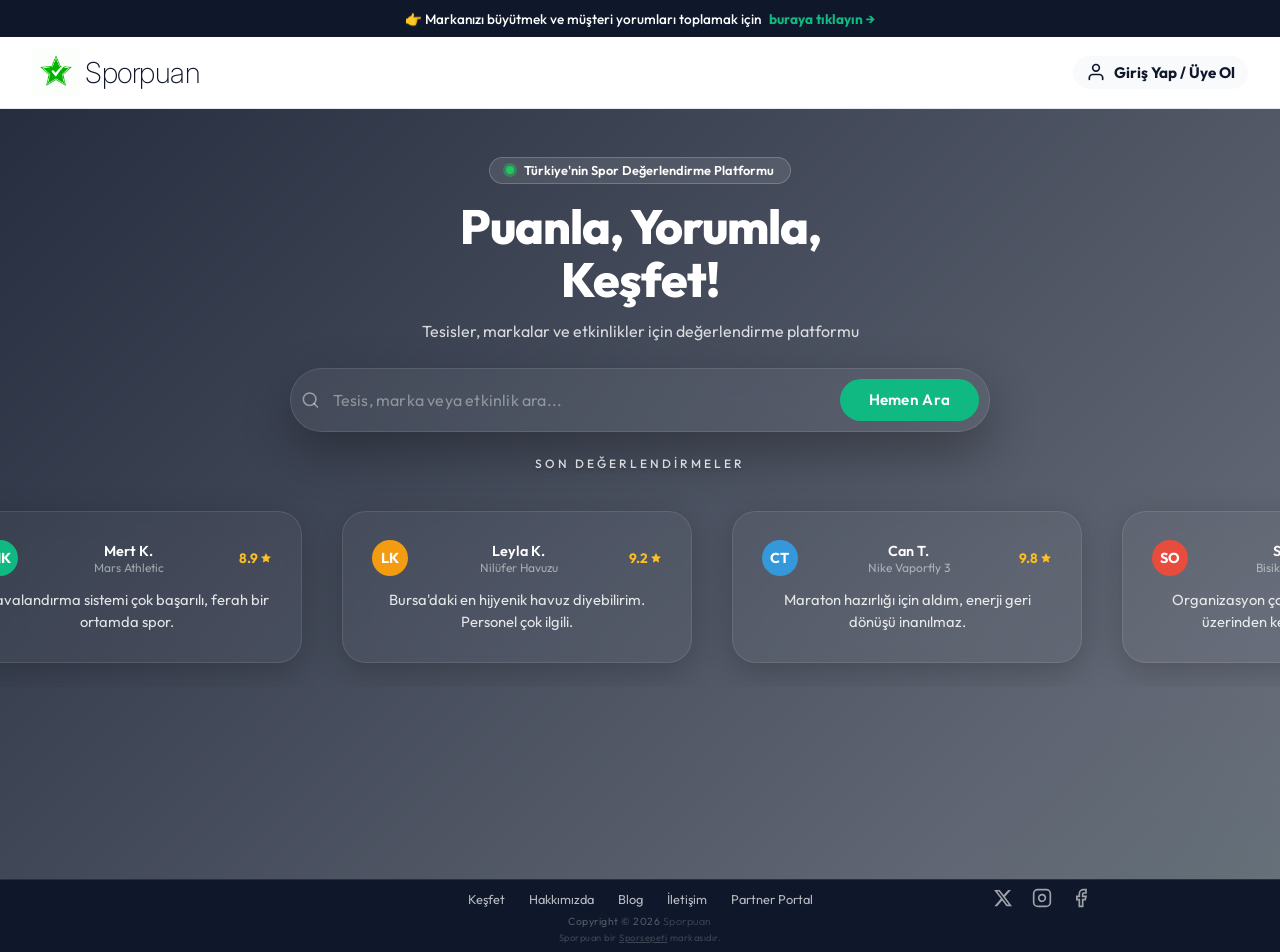
==== index.html @ 94511910 "Yorum Yaz formu modernize edildi, harita puanları renklendirildi" ====
<!DOCTYPE html>
<html lang="tr">
<head>
    <meta charset="UTF-8">
    <meta name="viewport" content="width=device-width, initial-scale=1.0">
    <title>Sporpuan - Türkiye'nin Spor Değerlendirme Platformu</title>
    <meta name="description" content="Sporpuan ile spor tesislerini, markaları ve etkinlikleri değerlendirin. Gerçek kullanıcı yorumlarıyla doğru kararı verin. Türkiye'nin bağımsız spor puanlama platformu.">
    <meta name="keywords" content="spor tesisi, sporpuan, spor değerlendirme, tesis puanlama, spor markası, spor etkinliği, Türkiye spor">
    
    <!-- Open Graph / Facebook -->
    <meta property="og:type" content="website">
    <meta property="og:title" content="Sporpuan - Türkiye'nin Spor Değerlendirme Platformu">
    <meta property="og:description" content="Spor tesislerini, markaları ve etkinlikleri puanlayın, yorumlayın, keşfedin!">
    <meta property="og:url" content="https://sporpuan.com">
    
    <!-- Twitter -->
    <meta name="twitter:card" content="summary_large_image">
    <meta name="twitter:title" content="Sporpuan - Puanla, Yorumla, Keşfet!">
    <meta name="twitter:description" content="Türkiye'nin bağımsız spor değerlendirme platformu.">
    
    <!-- Favicon -->
    <link rel="icon" href="sporpuan_logo_new.png">
    
    <link href="https://fonts.googleapis.com/css2?family=Outfit:wght@300;400;500;600;700;800&family=Inter:wght@200;400;800&display=swap" rel="stylesheet">
    <!-- Leaflet JS Map Engine -->
    <link rel="stylesheet" href="https://unpkg.com/leaflet@1.9.4/dist/leaflet.css"/>
    <script src="https://unpkg.com/leaflet@1.9.4/dist/leaflet.js"></script>
    <link rel="stylesheet" href="style.css">
    <!-- Google Identity Services (GSI) Client Library -->
    <script src="https://accounts.google.com/gsi/client" async defer></script>
    <!-- PLACE YOUR GOOGLE CLIENT ID HERE -->
    <meta name="google-signin-client_id" content="YOUR_GOOGLE_CLIENT_ID.apps.googleusercontent.com">
</head>
<body>
    <!-- TOP BANNER (B2B CTA) -->
    <div class="top-banner" id="top-banner-cta">
        <div class="app-container top-banner-inner">
            <span class="tb-text" id="top-banner-text">
                👉 Markanızı büyütmek ve müşteri yorumları toplamak için <span class="tb-link">buraya tıklayın &rarr;</span>
            </span>
        </div>
    </div>

    <!-- HEADER -->
    <header class="main-header">
        <div class="header-inner app-container">
            <div class="logo" id="logo-home">
                <img src="sporpuan_logo_new.png" alt="Sporpuan Logo" style="height: 48px; width: 48px; object-fit: contain;">
                <span class="logo-text">Sporpuan</span>
            </div>
            <nav class="header-nav" style="justify-content: flex-end; width: 100%;">
                <div class="header-user" id="open-login-btn" style="position: relative;">
                    <!-- Logged Out State -->
                    <div id="user-logged-out" style="display: flex; align-items: center; gap: 0.5rem; color: var(--sporpuan-navy); font-weight: 700;">
                        <svg width="20" height="20" viewBox="0 0 24 24" fill="none" stroke="currentColor" stroke-width="2" stroke-linecap="round" stroke-linejoin="round">
                            <path d="M20 21v-2a4 4 0 0 0-4-4H8a4 4 0 0 0-4 4v2"></path>
                            <circle cx="12" cy="7" r="4"></circle>
                        </svg>
                        <span>Giriş Yap / Üye Ol</span>
                    </div>

                    <!-- Logged In State (Hidden initially) -->
                    <div id="user-logged-in" style="display: none; align-items: center; gap: 0.8rem;">
                        <img src="" alt="User Avatar" class="user-avatar" id="avatar-img">
                        <span class="user-name" id="avatar-name">Kullanıcı</span>
                        <svg width="14" height="14" viewBox="0 0 24 24" fill="none" class="user-chevron" stroke="currentColor" stroke-width="2" stroke-linecap="round" stroke-linejoin="round">
                            <polyline points="6 9 12 15 18 9"></polyline>
                        </svg>
                    </div>

                    <!-- User Profile Dropdown -->
                    <div class="user-profile-dropdown" id="user-profile-dropdown">
                        <div class="upd-header">
                            <img src="" alt="Avatar" class="upd-avatar" id="upd-avatar-img">
                            <div>
                                <div class="upd-name" id="upd-name">Kullanıcı</div>
                                <div class="upd-email" id="upd-email">email@sporpuan.com</div>
                                <span class="upd-badge">🏆 Sporpuan Üyesi</span>
                            </div>
                        </div>
                        <div class="upd-stats">
                            <div class="upd-stat">
                                <h4 id="upd-reviews">0</h4>
                                <p>Değerlendirme</p>
                            </div>
                            <div class="upd-stat">
                                <h4 id="upd-favs">0</h4>
                                <p>Favori</p>
                            </div>
                            <div class="upd-stat">
                                <h4 id="upd-score">—</h4>
                                <p>Ortalama Puan</p>
                            </div>
                        </div>
                        <div class="upd-menu">
                            <button class="upd-menu-item" id="upd-profile-btn">
                                <svg viewBox="0 0 24 24"><path d="M20 21v-2a4 4 0 0 0-4-4H8a4 4 0 0 0-4 4v2"></path><circle cx="12" cy="7" r="4"></circle></svg>
                                Profilim
                            </button>
                            <button class="upd-menu-item" id="upd-favs-btn">
                                <svg viewBox="0 0 24 24"><path d="M20.84 4.61a5.5 5.5 0 0 0-7.78 0L12 5.67l-1.06-1.06a5.5 5.5 0 0 0-7.78 7.78l1.06 1.06L12 21.23l7.78-7.78 1.06-1.06a5.5 5.5 0 0 0 0-7.78z"></path></svg>
                                Favorilerim
                            </button>
                            <button class="upd-menu-item" id="upd-reviews-btn">
                                <svg viewBox="0 0 24 24"><path d="M21 15a2 2 0 0 1-2 2H7l-4 4V5a2 2 0 0 1 2-2h14a2 2 0 0 1 2 2z"></path></svg>
                                Değerlendirmelerim
                            </button>
                            <button class="upd-menu-item" id="upd-admin-btn" style="display: none; background: rgba(147, 51, 234, 0.1); color: #9333ea; font-weight: 800;">
                                <svg viewBox="0 0 24 24" fill="none" stroke="currentColor" stroke-width="2"><rect x="3" y="3" width="18" height="18" rx="2" ry="2"></rect><line x1="3" y1="9" x2="21" y2="9"></line><line x1="9" y1="21" x2="9" y2="9"></line></svg>
                                Yönetim Paneli
                            </button>
                            <div class="upd-divider"></div>
                            <button class="upd-menu-item" id="upd-settings-btn">
                                <svg viewBox="0 0 24 24"><circle cx="12" cy="12" r="3"></circle><path d="M19.4 15a1.65 1.65 0 0 0 .33 1.82l.06.06a2 2 0 0 1 0 2.83 2 2 0 0 1-2.83 0l-.06-.06a1.65 1.65 0 0 0-1.82-.33 1.65 1.65 0 0 0-1 1.51V21a2 2 0 0 1-2 2 2 2 0 0 1-2-2v-.09A1.65 1.65 0 0 0 9 19.4a1.65 1.65 0 0 0-1.82.33l-.06.06a2 2 0 0 1-2.83 0 2 2 0 0 1 0-2.83l.06-.06A1.65 1.65 0 0 0 4.68 15a1.65 1.65 0 0 0-1.51-1H3a2 2 0 0 1-2-2 2 2 0 0 1 2-2h.09A1.65 1.65 0 0 0 4.6 9a1.65 1.65 0 0 0-.33-1.82l-.06-.06a2 2 0 0 1 0-2.83 2 2 0 0 1 2.83 0l.06.06A1.65 1.65 0 0 0 9 4.68a1.65 1.65 0 0 0 1-1.51V3a2 2 0 0 1 2-2 2 2 0 0 1 2 2v.09a1.65 1.65 0 0 0 1 1.51 1.65 1.65 0 0 0 1.82-.33l.06-.06a2 2 0 0 1 2.83 0 2 2 0 0 1 0 2.83l-.06.06A1.65 1.65 0 0 0 19.4 9a1.65 1.65 0 0 0 1.51 1H21a2 2 0 0 1 2 2 2 2 0 0 1-2 2h-.09a1.65 1.65 0 0 0-1.51 1z"></path></svg>
                                Ayarlar
                            </button>
                            <div class="upd-divider"></div>
                            <button class="upd-menu-item danger" id="upd-logout-btn">
                                <svg viewBox="0 0 24 24"><path d="M9 21H5a2 2 0 0 1-2-2V5a2 2 0 0 1 2-2h4"></path><polyline points="16 17 21 12 16 7"></polyline><line x1="21" y1="12" x2="9" y2="12"></line></svg>
                                Çıkış Yap
                            </button>
                        </div>
                    </div>
                </div>
            </nav>
        </div>
    </header>

    <!-- HOME VIEW -->
    <div id="home-view" class="home-view-container">
        <main class="app-container">
            <!-- HERO SECTION -->
            <section class="hero-section modern-panoramic">
                <div class="hero-bg-overlay"></div>
                
                <div class="hero-content-inner">
                    <div class="hero-tag">
                        <span class="pulse-dot"></span>
                        Türkiye'nin Spor Değerlendirme Platformu
                    </div>
                    
                    <h1>Puanla, Yorumla, <br> <span class="text-highlight">Keşfet!</span></h1>
                    <p class="hero-subtext">Tesisler, markalar ve etkinlikler için değerlendirme platformu</p>
                    
                    <div class="search-container glass-search">
                        <div class="search-input-wrapper">
                            <svg width="20" height="20" viewBox="0 0 24 24" fill="none" class="search-icon" stroke="currentColor" stroke-width="2" stroke-linecap="round" stroke-linejoin="round">
                                <circle cx="11" cy="11" r="8"></circle>
                                <line x1="21" y1="21" x2="16.65" y2="16.65"></line>
                            </svg>
                            <input type="text" placeholder="Tesis, marka veya etkinlik ara...">
                        </div>
                        <button class="search-btn">Hemen Ara</button>
                    </div>
                </div>

                <!-- INTEGRATED RECENT REVIEWS -->
                <div class="integrated-reviews">
                    <h3 class="recent-reviews-title">Son Değerlendirmeler</h3>
                    <div class="recent-reviews-container">
                        <!-- Review Card 1 -->
                        <div class="review-card glass-card">
                            <div class="review-header">
                                <div class="review-avatar" style="background: var(--sporpuan-green);">MK</div>
                                <div class="review-meta">
                                    <span class="review-name">Mert K.</span>
                                    <span class="review-target">Mars Athletic</span>
                                </div>
                                <div class="review-rating-stars">
                                    8.9 <svg width="12" height="12" viewBox="0 0 24 24" fill="currentColor"><path d="M12 2l3.09 6.26L22 9.27l-5 4.87 1.18 6.88L12 17.77l-6.18 3.25L7 14.14 2 9.27l6.91-1.01L12 2z"></path></svg>
                                </div>
                            </div>
                            <p class="review-text">Havalandırma sistemi çok başarılı, ferah bir ortamda spor.</p>
                            <div class="review-hover-overlay">
                                <div class="sporpuan-label">Sporpuan Skoru</div>
                                <div class="sporpuan-badge">8.9</div>
                                <div class="rating-bars">
                                    <div class="rating-bar-item"><span>Temizlik</span><div class="bar-bg"><div class="bar-fill" style="width: 90%"></div></div></div>
                                    <div class="rating-bar-item"><span>Ekipman</span><div class="bar-bg"><div class="bar-fill" style="width: 85%"></div></div></div>
                                    <div class="rating-bar-item"><span>Hizmet</span><div class="bar-bg"><div class="bar-fill" style="width: 92%"></div></div></div>
                                </div>
                            </div>
                        </div>
                        <!-- Review Card 2 -->
                        <div class="review-card glass-card">
                            <div class="review-header">
                                <div class="review-avatar" style="background: #f39c12;">LK</div>
                                <div class="review-meta">
                                    <span class="review-name">Leyla K.</span>
                                    <span class="review-target">Nilüfer Havuzu</span>
                                </div>
                                <div class="review-rating-stars">
                                    9.2 <svg width="12" height="12" viewBox="0 0 24 24" fill="currentColor"><path d="M12 2l3.09 6.26L22 9.27l-5 4.87 1.18 6.88L12 17.77l-6.18 3.25L7 14.14 2 9.27l6.91-1.01L12 2z"></path></svg>
                                </div>
                            </div>
                            <p class="review-text">Bursa'daki en hijyenik havuz diyebilirim. Personel çok ilgili.</p>
                            <div class="review-hover-overlay">
                                <div class="sporpuan-label">Sporpuan Skoru</div>
                                <div class="sporpuan-badge">9.2</div>
                                <div class="rating-bars">
                                    <div class="rating-bar-item"><span>Hijyen</span><div class="bar-bg"><div class="bar-fill" style="width: 95%"></div></div></div>
                                    <div class="rating-bar-item"><span>Personel</span><div class="bar-bg"><div class="bar-fill" style="width: 90%"></div></div></div>
                                </div>
                            </div>
                        </div>
                        <!-- Review Card 3 -->
                        <div class="review-card glass-card">
                            <div class="review-header">
                                <div class="review-avatar" style="background: #3498db;">CT</div>
                                <div class="review-meta">
                                    <span class="review-name">Can T.</span>
                                    <span class="review-target">Nike Vaporfly 3</span>
                                </div>
                                <div class="review-rating-stars">
                                    9.8 <svg width="12" height="12" viewBox="0 0 24 24" fill="currentColor"><path d="M12 2l3.09 6.26L22 9.27l-5 4.87 1.18 6.88L12 17.77l-6.18 3.25L7 14.14 2 9.27l6.91-1.01L12 2z"></path></svg>
                                </div>
                            </div>
                            <p class="review-text">Maraton hazırlığı için aldım, enerji geri dönüşü inanılmaz.</p>
                            <div class="review-hover-overlay">
                                <div class="sporpuan-label">Sporpuan Skoru</div>
                                <div class="sporpuan-badge">9.8</div>
                                <div class="rating-bars">
                                    <div class="rating-bar-item"><span>Kalite</span><div class="bar-bg"><div class="bar-fill" style="width: 100%"></div></div></div>
                                    <div class="rating-bar-item"><span>Performans</span><div class="bar-bg"><div class="bar-fill" style="width: 96%"></div></div></div>
                                </div>
                            </div>
                        </div>
                        <!-- Review Card 4 -->
                        <div class="review-card glass-card">
                            <div class="review-header">
                                <div class="review-avatar" style="background: #e74c3c;">SO</div>
                                <div class="review-meta">
                                    <span class="review-name">Selin O.</span>
                                    <span class="review-target">Bisiklet Festivali</span>
                                </div>
                                <div class="review-rating-stars">
                                    9.0 <svg width="12" height="12" viewBox="0 0 24 24" fill="currentColor"><path d="M12 2l3.09 6.26L22 9.27l-5 4.87 1.18 6.88L12 17.77l-6.18 3.25L7 14.14 2 9.27l6.91-1.01L12 2z"></path></svg>
                                </div>
                            </div>
                            <p class="review-text">Organizasyon çok keyifliydi. Sporpuan üzerinden keşfetmem harika.</p>
                            <div class="review-hover-overlay">
                                <div class="sporpuan-label">Sporpuan Skoru</div>
                                <div class="sporpuan-badge">9.0</div>
                                <div class="rating-bars">
                                    <div class="rating-bar-item"><span>Organizasyon</span><div class="bar-bg"><div class="bar-fill" style="width: 85%"></div></div></div>
                                    <div class="rating-bar-item"><span>Deneyim</span><div class="bar-bg"><div class="bar-fill" style="width: 95%"></div></div></div>
                                </div>
                            </div>
                        </div>
                    </div>
                </div>
</div>
                        </div>
                    </div>
                </div>


            </section>
        </main>
    </div>

    <!-- EXPLORE VIEW -->
    <div id="explore-view" style="display: none;">
        <main class="app-container">
            <!-- DYNAMIC MAP INTEGRATION (Replaces Banner) -->
            <div id="explore-map-container" style="width:100%; height:450px; border-radius:24px; box-shadow:0 10px 30px rgba(15,23,42,0.1); margin-top:2rem; margin-bottom: 2rem; overflow:hidden; z-index:1; position:relative; background:#f1f5f9;">
                <div id="explore-map" style="width:100%; height:100%;"></div>
            </div>

            <div class="explore-layout">
                <!-- Sol Filtre Çubuğu -->
                <aside class="explore-sidebar glass-card">
                    <div class="filter-group">
                        <label>Arama</label>
                        <div class="sidebar-search">
                            <svg width="18" height="18" viewBox="0 0 24 24" fill="none" stroke="currentColor" stroke-width="2" stroke-linecap="round" stroke-linejoin="round" style="color:var(--text-muted);"><circle cx="11" cy="11" r="8"></circle><line x1="21" y1="21" x2="16.65" y2="16.65"></line></svg>
                            <input type="text" id="sidebar-search-input" placeholder="İsim veya kategori...">
                        </div>
                    </div>
                    
                    <div class="filter-group">
                        <label>Öğe Tipi</label>
                        <div class="type-pills">
                            <button class="type-pill active" data-type="Facility">Tesisler</button>
                            <button class="type-pill" data-type="Brand">Markalar</button>
                            <button class="type-pill" data-type="Event">Etkinlikler</button>
                        </div>
                    </div>

                    <div class="filter-group">
                        <label>Şehir / Konum</label>
                        <select id="filter-city" class="sidebar-select">
                            <option value="all">Tüm Şehirler</option>
                            <option value="İstanbul">İstanbul</option>
                            <option value="Ankara">Ankara</option>
                            <option value="İzmir">İzmir</option>
                            <option value="Bursa">Bursa</option>
                            <option value="Antalya">Antalya</option>
                            <option value="Trabzon">Trabzon</option>
                            <option value="Dünya Geneli">Dünya Geneli</option>
                        </select>
                    </div>

                    <div class="filter-group">
                        <label id="category-label">Kategori</label>
                        <div class="category-list" id="filter-categories">
                            <!-- Dynamics Categories via JS -->
                        </div>
                    </div>

                    <div class="filter-group">
                        <label>Minimum Puan</label>
                        <div class="score-pills">
                            <button class="score-pill" data-min="9">9.0+</button>
                            <button class="score-pill" data-min="8">8.0+</button>
                            <button class="score-pill" data-min="7">7.0+</button>
                            <button class="score-pill active" data-min="0">Hepsi</button>
                        </div>
                    </div>

                    <button class="reset-filters-btn" id="reset-filters">Filtreleri Temizle</button>
                </aside>

                <!-- Sağ Sonuç Alanı -->
                <div class="explore-results">
                    <div class="results-header">
                        <div class="results-info">
                            <span id="results-count">0</span> sonuç listeleniyor
                        </div>
                        <div class="results-sort">
                            <select id="sort-results" class="sidebar-select sm">
                                <option value="score">En Yüksek Puan</option>
                                <option value="reviews">En Çok Yorum</option>
                                <option value="newest">En Yeni</option>
                            </select>
                        </div>
                    </div>

                    <section class="facilities-section">
                        <div class="loader" id="loader"></div>
                        <div class="error-msg" id="error-msg" style="display: none;"></div>
                        
                        <div class="list-container grid-layout" id="facilities-list">
                            <!-- Injected via JS -->
                        </div>
                    </section>
                </div>
            </div>
        </main>
    </div>

    <!-- DETAILS FULL PAGE VIEW -->
    <div id="details-view" style="display: none;">
        <!-- Injected via JS -->
    </div>

    <!-- PROFILE DASHBOARD VIEW -->
    <div id="profile-view" style="display: none;">
        <main class="profile-dashboard app-container">
            <aside class="profile-sidebar">
                <div class="ps-user-card">
                    <div class="ps-avatar-wrap">
                        <img src="" id="prof-avatar-img" alt="User">
                        <button class="edit-avatar"><svg viewBox="0 0 24 24"><path d="M23 19a2 2 0 0 1-2 2H3a2 2 0 0 1-2-2V8a2 2 0 0 1 2-2h4l2-3h6l2 3h4a2 2 0 0 1 2 2z"></path><circle cx="12" cy="13" r="4"></circle></svg></button>
                    </div>
                    <h2 id="prof-name">Kullanıcı Adı</h2>
                    <p id="prof-email">email@sporpuan.com</p>
                    <div class="ps-badges" id="prof-badges"></div>
                </div>
                <nav class="ps-nav">
                    <button class="ps-nav-item active" data-view="overview"><svg viewBox="0 0 24 24"><rect x="3" y="3" width="7" height="7"></rect><rect x="14" y="3" width="7" height="7"></rect><rect x="14" y="14" width="7" height="7"></rect><rect x="3" y="14" width="7" height="7"></rect></svg> Genel Bakış</button>
                    <button class="ps-nav-item" data-view="reviews"><svg viewBox="0 0 24 24"><path d="M21 15a2 2 0 0 1-2 2H7l-4 4V5a2 2 0 0 1 2-2h14a2 2 0 0 1 2 2z"></path></svg> Değerlendirmelerim</button>
                    <button class="ps-nav-item" data-view="favorites"><svg viewBox="0 0 24 24"><path d="M20.84 4.61a5.5 5.5 0 0 0-7.78 0L12 5.67l-1.06-1.06a5.5 5.5 0 0 0-7.78 7.78l1.06 1.06L12 21.23l7.78-7.78 1.06-1.06a5.5 5.5 0 0 0 0-7.78z"></path></svg> Favorilerim</button>
                    <button class="ps-nav-item" data-view="qr" style="background:#f0fdf4; color:#16a34a; font-weight:700;"><svg viewBox="0 0 24 24" stroke="#16a34a"><path d="M4 4h6v6H4zM14 4h6v6h-6zM4 14h6v6H4z"></path><path d="M14 14h2v2h-2zM18 14h2v2h-2zM14 18h2v2h-2zM18 18h2v2h-2z"></path></svg> QR Okut & Puan Kazan</button>
                    <button class="ps-nav-item" data-view="settings"><svg viewBox="0 0 24 24"><circle cx="12" cy="12" r="3"></circle><path d="M19.4 15a1.65 1.65 0 0 0 .33 1.82l.06.06a2 2 0 0 1 0 2.83 2 2 0 0 1-2.83 0l-.06-.06a1.65 1.65 0 0 0-1.82-.33 1.65 1.65 0 0 0-1 1.51V21a2 2 0 0 1-2 2 2 2 0 0 1-2-2v-.09A1.65 1.65 0 0 0 9 19.4a1.65 1.65 0 0 0-1.82.33l-.06.06a2 2 0 0 1-2.83 0 2 2 0 0 1 0-2.83l.06-.06A1.65 1.65 0 0 0 4.68 15a1.65 1.65 0 0 0-1.51-1H3a2 2 0 0 1-2-2 2 2 0 0 1 2-2h.09A1.65 1.65 0 0 0 4.6 9a1.65 1.65 0 0 0-.33-1.82l-.06-.06a2 2 0 0 1 0-2.83 2 2 0 0 1 2.83 0l.06.06A1.65 1.65 0 0 0 9 4.68a1.65 1.65 0 0 0 1-1.51V3a2 2 0 0 1 2-2 2 2 0 0 1 2 2v.09a1.65 1.65 0 0 0 1 1.51 1.65 1.65 0 0 0 1.82-.33l.06-.06a2 2 0 0 1 2.83 0 2 2 0 0 1 0 2.83l-.06.06A1.65 1.65 0 0 0 19.4 9a1.65 1.65 0 0 0 1.51 1H21a2 2 0 0 1 2 2 2 2 0 0 1-2 2h-.09a1.65 1.65 0 0 0-1.51 1z"></path></svg> Ayarlar</button>
                    <button class="ps-nav-item logout" id="prof-logout-btn"><svg viewBox="0 0 24 24"><path d="M9 21H5a2 2 0 0 1-2-2V5a2 2 0 0 1 2-2h4"></path><polyline points="16 17 21 12 16 7"></polyline><line x1="21" y1="12" x2="9" y2="12"></line></svg> Çıkış Yap</button>
                </nav>
            </aside>
            <div class="profile-content">
                <!-- OVERVIEW -->
                <div id="prof-overview-sect" class="prof-sect active">
                    <div class="prof-welcome">
                        <h1>Hoş Geldin, <span id="prof-fname">Kullanıcı</span> 👋</h1>
                        <p>Spor yolculuğuna ve topluluğa katkılarına göz at.</p>
                    </div>
                    <div class="prof-stats-grid">
                        <div class="prof-stat-card"><span class="stat-count" id="stat-total-reviews">0</span><span class="stat-label">Değerlendirme</span></div>
                        <div class="prof-stat-card"><span class="stat-count" id="stat-avg-score">0.0</span><span class="stat-label">Ort. Puan</span></div>
                        <div class="prof-stat-card"><span class="stat-count" id="stat-points" style="color:var(--sporpuan-green);">0</span><span class="stat-label">Sporpuan Puanı</span></div>
                        <div class="prof-stat-card"><span class="stat-count" id="stat-rank">#—</span><span class="stat-label">Sıralama</span></div>
                    </div>
                    <div class="prof-recent-activity">
                        <h3>Son Değerlendirmelerim</h3>
                        <div id="prof-reviews-list-compact" class="activity-list"></div>
                    </div>
                </div>

                <!-- REVIEWS TAB -->
                <div id="prof-reviews-sect" class="prof-sect">
                    <div class="prof-sect-header">
                        <h2>Değerlendirmelerim</h2>
                        <p>Tüm değerlendirme geçmişinizi buradan takip edebilirsiniz.</p>
                    </div>
                    <div id="prof-full-reviews-list" class="prof-reviews-full"></div>
                </div>

                <!-- FAVORITES TAB -->
                <div id="prof-favorites-sect" class="prof-sect">
                    <div class="prof-sect-header">
                        <h2>Favorilerim</h2>
                        <p>Beğendiğiniz mekanları burada saklayın.</p>
                    </div>
                    <div id="prof-favorites-grid" class="prof-fav-grid"></div>
                </div>

                <!-- QR SCANNER TAB -->
                <div id="prof-qr-sect" class="prof-sect">
                    <div class="prof-sect-header">
                        <h2>QR Kod Okuyucu</h2>
                        <p>Tesise giriş yapmak veya etkinliklerden puan kazanmak için kameranızı kullanarak QR kodunuzu okutun.</p>
                    </div>
                    
                    <div class="qr-scanner-container" style="background:#f8fafc; border:2px dashed #cbd5e1; border-radius:16px; padding:3rem 1rem; text-align:center; max-width:500px; margin:0 auto;">
                        <div class="qr-icon-wrap" style="background:#e2e8f0; width:80px; height:80px; border-radius:20px; display:flex; align-items:center; justify-content:center; margin:0 auto 1.5rem;">
                            <svg width="36" height="36" viewBox="0 0 24 24" fill="none" stroke="var(--sporpuan-navy)" stroke-width="2"><path d="M4 4h6v6H4zM14 4h6v6h-6zM4 14h6v6H4z"></path><path d="M14 14h2v2h-2zM18 14h2v2h-2zM14 18h2v2h-2zM18 18h2v2h-2z"></path></svg>
                        </div>
                        <h3 style="margin:0 0 0.5rem; color:var(--text-main);">QR Kodu Simüle Et</h3>
                        <p style="color:var(--text-muted); font-size:0.9rem; margin-bottom:1.5rem;">Test amaçlı QR kodunu manuel olarak girebilirsiniz (Örn: FACILITY:bursa-spor veya EVENT:maraton-2026)</p>
                        
                        <div style="display:flex; justify-content:center; gap:0.5rem; max-width:80%; margin:0 auto;">
                            <input type="text" id="qr-input-sim" placeholder="Barkod veya QR Kodu..." style="flex:1; border:1px solid var(--border-color); border-radius:8px; padding:0.8rem; outline:none; font-family:inherit;">
                            <button id="qr-scan-btn" class="primary-btn-sm" style="background:var(--sporpuan-green); color:#fff; border:none; padding:0 1.5rem; border-radius:8px; font-weight:700; cursor:pointer;">Tara</button>
                        </div>
                        <div id="qr-result-msg" style="margin-top:1.5rem; font-weight:600; min-height:24px; color:var(--sporpuan-navy);"></div>
                    </div>
                </div>

                <!-- SETTINGS TAB -->
                <div id="prof-settings-sect" class="prof-sect">
                    <div class="prof-sect-header">
                        <h2>Hesap Ayarları</h2>
                        <p>Profil bilgilerinizi ve tercihlerinizi güncelleyin.</p>
                    </div>
                    <form id="settings-form" class="settings-form">
                        <div class="settings-group">
                            <h4>Kişisel Bilgiler</h4>
                            <div class="settings-row">
                                <div class="floating-input"><input type="text" id="set-name" placeholder=" "><label for="set-name">Ad Soyad</label></div>
                                <div class="floating-input"><input type="email" id="set-email" placeholder=" "><label for="set-email">E-posta</label></div>
                            </div>
                            <div class="settings-row">
                                <div class="floating-input"><input type="tel" id="set-phone" placeholder=" "><label for="set-phone">Telefon</label></div>
                                <div class="floating-input"><input type="text" id="set-city" placeholder=" "><label for="set-city">Şehir</label></div>
                            </div>
                        </div>
                        <div class="settings-group">
                            <h4>Şifre Değiştir</h4>
                            <div class="settings-row">
                                <div class="floating-input"><input type="password" id="set-old-pass" placeholder=" "><label for="set-old-pass">Mevcut Şifre</label></div>
                                <div class="floating-input"><input type="password" id="set-new-pass" placeholder=" "><label for="set-new-pass">Yeni Şifre</label></div>
                            </div>
                        </div>
                        <div class="settings-group">
                            <h4>Bildirim Tercihleri</h4>
                            <div class="settings-toggles">
                                <label class="toggle-row"><input type="checkbox" checked><span class="toggle-slider"></span> E-posta bildirimleri</label>
                                <label class="toggle-row"><input type="checkbox" checked><span class="toggle-slider"></span> Yeni değerlendirme bildirimleri</label>
                                <label class="toggle-row"><input type="checkbox"><span class="toggle-slider"></span> Haftalık özet e-postası</label>
                            </div>
                        </div>
                        <div class="settings-actions">
                            <button type="submit" class="auth-submit-btn">Değişiklikleri Kaydet <span class="arrow">&rarr;</span></button>
                        </div>
                    </form>
                </div>
            </div>
        </main>
    </div>



    <!-- Auth Modal (Modern Redesign) -->
    <div class="modal-overlay" id="login-modal">
        <div class="modal-content auth-modern">
            <button class="close-btn" id="close-login-btn">&times;</button>
            <div class="auth-left-brand">
                <div class="alb-content">
                    <img src="sporpuan_logo_new.png" alt="Sporpuan" class="alb-logo">
                    <p>Puanlayın, yorumlayın ve binlerce spor tutkunuyla deneyiminizi paylaşın.</p>
                </div>
            </div>
            <div class="auth-right-form">
                <div class="auth-tabs">
                    <button class="auth-tab active" data-target="login-form-wrapper">Giriş Yap</button>
                    <button class="auth-tab" data-target="register-form-wrapper">Kayıt Ol</button>
                    <div class="auth-tab-indicator"></div>
                </div>
                
                <div id="login-form-wrapper" class="auth-form-wrapper active">
                    <div class="auth-intro">
                        <h3>Tekrar Hoş Geldiniz!</h3>
                        <p>Hesabınıza giriş yaparak devam edin.</p>
                    </div>
                    <form id="login-form" class="modern-form">
                        <div class="floating-input">
                            <input type="email" id="login-email" required placeholder=" ">
                            <label for="login-email">E-posta Adresi</label>
                            <svg class="input-icon" viewBox="0 0 24 24"><path d="M4 4h16c1.1 0 2 .9 2 2v12c0 1.1-.9 2-2 2H4c-1.1 0-2-.9-2-2V6c0-1.1.9-2 2-2z"></path><polyline points="22,6 12,13 2,6"></polyline></svg>
                        </div>
                        <div class="floating-input">
                            <input type="password" id="login-pass" required placeholder=" ">
                            <label for="login-pass">Şifre</label>
                            <svg class="input-icon" viewBox="0 0 24 24"><rect x="3" y="11" width="18" height="11" rx="2" ry="2"></rect><path d="M7 11V7a5 5 0 0 1 10 0v4"></path></svg>
                        </div>
                        <div class="auth-extra">
                            <label class="check-container">Beni Hatırla<input type="checkbox"><span class="checkmark"></span></label>
                            <a href="#" class="forgot-link">Şifremi Unuttum</a>
                        </div>
                        <button type="submit" class="auth-submit-btn">Giriş Yap <span class="arrow">&rarr;</span></button>
                    </form>
                </div>

                <div id="register-form-wrapper" class="auth-form-wrapper">
                    <div class="auth-intro">
                        <h3>Aramıza Katılın!</h3>
                        <p>Profilinizi oluşturun ve puanlamaya başlayın.</p>
                    </div>
                    <form id="register-form" class="modern-form">
                        <div class="floating-input">
                            <input type="text" id="reg-name" required placeholder=" ">
                            <label for="reg-name">Ad Soyad</label>
                        </div>
                        <div class="floating-input">
                            <input type="email" id="reg-email" required placeholder=" ">
                            <label for="reg-email">E-posta Adresi</label>
                        </div>
                        <div class="floating-input">
                            <input type="password" id="reg-pass" required placeholder=" ">
                            <label for="reg-pass">Şifre</label>
                        </div>
                        <div class="auth-policy">
                            <p>Devam ederek <a href="#">Kullanım Koşulları</a>'nı kabul etmiş sayılırsınız.</p>
                        </div>
                        <button type="submit" class="auth-submit-btn">Kayıt Ol <span class="arrow">&rarr;</span></button>
                    </form>
                </div>

                <div class="auth-social-wrap">
                    <span class="social-label">veya şununla devam edin</span>
                    <div class="social-btns">
                        <button class="social-btn"><img src="https://www.gstatic.com/images/branding/product/1x/gsa_512dp.png" alt="Google"></button>
                        <button class="social-btn"><svg viewBox="0 0 24 24" fill="currentColor"><path d="M12 2C6.477 2 2 6.477 2 12c0 4.991 3.657 9.128 8.438 9.879V14.89h-2.54V12h2.54V9.797c0-2.506 1.492-3.89 3.777-3.89 1.094 0 2.238.195 2.238.195v2.46h-1.26c-1.243 0-1.63.771-1.63 1.562V12h2.773l-.443 2.89h-2.33v6.989C18.343 21.129 22 16.99 22 12c0-5.523-4.477-10-10-10z"/></svg></button>
                    </div>
                </div>
            </div>
        </div>
    </div>

    <!-- Partner Modal -->
    <div class="modal-overlay" id="partner-modal">
        <div class="modal-content auth-card partner-auth">
            <button class="close-btn" id="close-partner-btn">&times;</button>
            <div class="auth-header">
                <div class="logo">
                    <img src="sporpuan_logo_new.png" alt="Sporpuan Logo" style="height: 52px; width: 52px; object-fit: contain;">
                    <span class="logo-text">Sporpuan</span>
                </div>
                <h3>Partner Portalı</h3>
                <p>Mekanınızı veya markanızı yönetin</p>
            </div>
            <div class="auth-tabs">
                <div class="auth-tab-indicator"></div>
                <button class="auth-tab active" data-target="partner-login-wrapper">Giriş Yap</button>
                <button class="auth-tab" data-target="partner-register-wrapper">Kayıt Ol</button>
            </div>
            
            <div id="partner-login-wrapper" class="auth-form-wrapper active">
                <div class="auth-intro" style="margin-bottom: 2rem;">
                    <h3 style="font-size: 1.5rem; color: var(--sporpuan-navy); margin-bottom: 0.5rem;">Hoş Geldiniz</h3>
                    <p style="color: var(--text-muted); font-weight: 600;">Online itibarınızı kolaylıkla yönetin</p>
                </div>
                <form id="partner-login-form">
                    <div class="input-group">
                        <label>Kurumsal E-posta</label>
                        <input type="email" placeholder="partner@firma.com" required>
                    </div>
                    <div class="input-group">
                        <label>Şifre</label>
                        <input type="password" placeholder="••••••••" required>
                    </div>
                    <button type="submit" class="primary-btn partner-btn">Partner Girişi</button>
                </form>
            </div>

            <div id="partner-register-wrapper" class="auth-form-wrapper" style="display: none;">
                <form id="partner-register-form">
                    <div class="input-group">
                        <label>Organizasyon Adı</label>
                        <input type="text" placeholder="Örn: Bursa Tenis Kulübü" required>
                    </div>
                    <div class="input-group">
                        <label>Yetkili Ad Soyad</label>
                        <input type="text" placeholder="Adınız Soyadınız" required>
                    </div>
                    <div class="input-group">
                        <label>Kurumsal E-posta</label>
                        <input type="email" placeholder="iletisim@firma.com" required>
                    </div>
                    <div class="input-group">
                        <label>Telefon</label>
                        <input type="tel" placeholder="02XX XXX XX XX" required>
                    </div>
                    <div class="input-group">
                        <label>Şifre</label>
                        <input type="password" placeholder="••••••••" required>
                    </div>
                    <div class="auth-options" style="margin-bottom: 1rem; flex-direction: column; align-items: flex-start; gap: 12px;">
                        <label class="remember-me" style="font-size: 0.85rem; line-height: 1.4;">
                            <input type="checkbox" required style="width: 18px; height: 18px; margin-right: 8px;"> 
                            <a href="#" style="color:var(--sporpuan-green); text-decoration: underline;">Kullanım Koşulları</a> ve <a href="#" style="color:var(--sporpuan-green); text-decoration: underline;">Partner Sözleşmesi</a>'ni okudum, onaylıyorum.
                        </label>
                        <label class="remember-me" style="font-size: 0.85rem; line-height: 1.4;">
                            <input type="checkbox" required style="width: 18px; height: 18px; margin-right: 8px;"> 
                            Kişisel verilerimin işlenmesine ilişkin <a href="#" style="color:var(--sporpuan-green); text-decoration: underline;">KVKK Aydınlatma Metni</a>'ni okudum.
                        </label>
                        <label class="remember-me" style="font-size: 0.85rem; line-height: 1.4;">
                            <input type="checkbox" style="width: 18px; height: 18px; margin-right: 8px;"> 
                            Kampanya ve duyurulardan haberdar olmak için ticari elektronik ileti almayı kabul ediyorum.
                        </label>
                    </div>
                    <button type="submit" class="primary-btn partner-btn">Partner Kaydı Oluştur</button>
                </form>
            </div>
            
            <div class="auth-footer-info">
                <p>Kaydolarak <a href="#">Partner Kullanım Koşulları</a>'nı kabul etmiş sayılırsınız.</p>
            </div>
        </div>
    </div>

    </div>

    <!-- ADMIN VIEW -->
    <div id="admin-view" style="display: none;">
        <main class="app-container">
            <div class="admin-dashboard animate-in">
                <div class="admin-header-new">
                    <div class="admin-stats-row">
                        <div class="stat-card-new">
                            <div class="sn-icon" style="background: rgba(30, 64, 175, 0.1); color: #1e40af;">
                                <svg width="24" height="24" viewBox="0 0 24 24" fill="none" stroke="currentColor" stroke-width="2"><path d="M17 21v-2a4 4 0 0 0-4-4H5a4 4 0 0 0-4 4v2"></path><circle cx="9" cy="7" r="4"></circle><path d="M23 21v-2a4 4 0 0 0-3-3.87"></path><path d="M16 3.13a4 4 0 0 1 0 7.75"></path></svg>
                            </div>
                            <div class="sn-info">
                                <h2 id="adm-total-users">7</h2>
                                <p>Toplam Kullanıcı</p>
                            </div>
                        </div>
                        <div class="stat-card-new">
                            <div class="sn-icon" style="background: rgba(16, 185, 129, 0.1); color: #10b981;">
                                <svg width="24" height="24" viewBox="0 0 24 24" fill="none" stroke="currentColor" stroke-width="2"><path d="M3 21h18"/><path d="M5 21V5a2 2 0 0 1 2-2h10a2 2 0 0 1 2 2v16"/><path d="M9 21v-4a2 2 0 0 1 2-2h2a2 2 0 0 1 2 2v4"/></svg>
                            </div>
                            <div class="sn-info">
                                <h2 id="adm-total-partners">0</h2>
                                <p>Tesis Yöneticisi</p>
                            </div>
                        </div>
                        <div class="stat-card-new">
                            <div class="sn-icon" style="background: rgba(239, 68, 68, 0.1); color: #ef4444;">
                                <svg width="24" height="24" viewBox="0 0 24 24" fill="none" stroke="currentColor" stroke-width="2"><path d="M10.29 3.86L1.82 18a2 2 0 0 0 1.71 3h16.94a2 2 0 0 0 1.71-3L13.71 3.86a2 2 0 0 0-3.42 0z"></path><line x1="12" y1="9" x2="12" y2="13"></line><line x1="12" y1="17" x2="12.01" y2="17"></line></svg>
                            </div>
                            <div class="sn-info">
                                <h2 id="adm-complaints">0</h2>
                                <p>Yorum Şikayeti</p>
                            </div>
                        </div>
                        <div class="stat-card-new">
                            <div class="sn-icon" style="background: rgba(245, 158, 11, 0.1); color: #f59e0b;">
                                <svg width="24" height="24" viewBox="0 0 24 24" fill="none" stroke="currentColor" stroke-width="2"><path d="M21 11.5a8.38 8.38 0 0 1-.9 3.8 8.5 8.5 0 0 1-7.6 4.7 8.38 8.38 0 0 1-3.8-.9L3 21l1.9-5.7a8.38 8.38 0 0 1-.9-3.8 8.5 8.5 0 0 1 4.7-7.6 8.38 8.38 0 0 1 3.8-.9h.5a8.48 8.48 0 0 1 8 8v.5z"></path></svg>
                            </div>
                            <div class="sn-info">
                                <h2 id="adm-pending-comments">6</h2>
                                <p>Bekleyen Yorum</p>
                            </div>
                        </div>
                    </div>
                </div>

                <nav class="admin-nav-tabs">
                    <button class="nav-tab active">Kullanıcılar</button>
                    <button class="nav-tab">Yorumlar</button>
                    <button class="nav-tab">Geri Alma Talepleri</button>
                    <button class="nav-tab">Yorum Şikayetleri</button>
                    <button class="nav-tab">Tesisler</button>
                    <button class="nav-tab">Abonelikler</button>
                    <button class="nav-tab">Etkinlikler</button>
                    <button class="nav-tab">Markalar</button>
                </nav>

                <div class="admin-content-card">
                    <div class="ac-header">
                        <h3>Kullanıcı Yönetimi</h3>
                        <button class="purple-btn">+ Kullanıcı Davet Et</button>
                    </div>
                    
                    <div class="ac-filters">
                        <button class="filter-btn active">Tümü (7)</button>
                        <button class="filter-btn">Adminler (1)</button>
                        <button class="filter-btn">Tesis Yöneticileri (0)</button>
                    </div>

                    <div class="ac-table-container">
                        <table class="admin-table">
                            <thead>
                                <tr>
                                    <th>Ad Soyad</th>
                                    <th>E-posta</th>
                                    <th>Rol</th>
                                    <th>Kayıt Tarihi</th>
                                    <th>Tesisleri</th>
                                    <th>İşlemler</th>
                                </tr>
                            </thead>
                            <tbody id="admin-user-table-body">
                                <!-- Dynamic Content -->
                            </tbody>
                        </table>
                    </div>
                </div>
            </div>
        </main>
    </div>

    <!-- INVITE MODAL -->
    <div id="invite-modal" class="modal">
        <div class="modal-content animate-in">
            <button class="close-modal" id="close-invite-btn">&times;</button>
            <h2>Kullanıcı Davet Et</h2>
            <p>Yeni bir kullanıcıya davet e-postası göndererek sisteme dahil edin.</p>
            <form id="invite-form" class="invite-form">
                <input type="email" placeholder="E-posta Adresi" required>
                <button type="submit">Davetiye Gönder</button>
            </form>
        </div>
    </div>

    <!-- ENHANCED MANAGEMENT DASHBOARD VIEW -->
    <div id="dashboard-view" style="display: none;" class="dashboard-view">
        <header class="dash-header">
            <div class="dash-title">
                <h1>Yönetim Paneli</h1>
                <p>Sporpuan platformu genel performans ve etkileşim özetiniz.</p>
            </div>
            <div class="dash-actions">
                <button class="auth-submit-btn" style="padding: 0.8rem 1.5rem; background: #fff; color: var(--sporpuan-navy); border: 1px solid #e2e8f0;">Rapor İndir</button>
                <button class="auth-submit-btn" style="padding: 0.8rem 1.5rem;">+ Yeni Etkinlik</button>
            </div>
        </header>

        <div class="dash-grid">
            <div class="dash-stat-card">
                <div class="dsc-header" style="display: flex; justify-content: space-between;">
                    <div class="dsc-icon" style="background: rgba(59, 130, 246, 0.1); color: #3b82f6;">
                        <svg width="24" height="24" viewBox="0 0 24 24" fill="none" stroke="currentColor" stroke-width="2"><path d="M17 21v-2a4 4 0 0 0-4-4H5a4 4 0 0 0-4 4v2"></path><circle cx="9" cy="7" r="4"></circle><path d="M23 21v-2a4 4 0 0 0-3-3.87"></path><path d="M16 3.13a4 4 0 0 1 0 7.75"></path></svg>
                    </div>
                    <span class="trend-up">+12%</span>
                </div>
                <div class="dsc-info">
                    <h3 id="dash-total-users">12,840</h3>
                    <p>Toplam Üye</p>
                </div>
            </div>
            <div class="dash-stat-card">
                <div class="dsc-header" style="display: flex; justify-content: space-between;">
                    <div class="dsc-icon" style="background: rgba(16, 185, 129, 0.1); color: #10b981;">
                        <svg width="24" height="24" viewBox="0 0 24 24" fill="none" stroke="currentColor" stroke-width="2"><path d="M3 9l9-7 9 7v11a2 2 0 0 1-2 2H5a2 2 0 0 1-2-2z"></path><polyline points="9 22 9 12 15 12 15 22"></polyline></svg>
                    </div>
                    <span class="trend-up">+5.2%</span>
                </div>
                <div class="dsc-info">
                    <h3 id="dash-total-facilities">482</h3>
                    <p>Aktif Tesis</p>
                </div>
            </div>
            <div class="dash-stat-card">
                <div class="dsc-header" style="display: flex; justify-content: space-between;">
                    <div class="dsc-icon" style="background: rgba(245, 158, 11, 0.1); color: #f59e0b;">
                        <svg width="24" height="24" viewBox="0 0 24 24" fill="none" stroke="currentColor" stroke-width="2"><circle cx="12" cy="12" r="10"></circle><line x1="12" y1="8" x2="12" y2="12"></line><line x1="12" y1="16" x2="12.01" y2="16"></line></svg>
                    </div>
                    <span class="trend-down">-2.1%</span>
                </div>
                <div class="dsc-info">
                    <h3 id="dash-avg-score">8.7</h3>
                    <p>Ort. Skor</p>
                </div>
            </div>
            <div class="dash-stat-card">
                <div class="dsc-header" style="display: flex; justify-content: space-between;">
                    <div class="dsc-icon" style="background: rgba(239, 68, 68, 0.1); color: #ef4444;">
                        <svg width="24" height="24" viewBox="0 0 24 24" fill="none" stroke="currentColor" stroke-width="2"><path d="M21 15a2 2 0 0 1-2 2H7l-4 4V5a2 2 0 0 1 2-2h14a2 2 0 0 1 2 2z"></path></svg>
                    </div>
                    <span class="trend-up">+24%</span>
                </div>
                <div class="dsc-info">
                    <h3 id="dash-total-reviews">2,150</h3>
                    <p>Yeni Yorum</p>
                </div>
            </div>
        </div>

        <div class="dash-main-content">
            <div class="dash-card">
                <div class="dash-card-header">
                    <h3>Kullanıcı Etkileşimi</h3>
                    <select style="border: none; background: #f8fafc; padding: 0.5rem; border-radius: 8px; font-weight: 600; cursor: pointer;">
                        <option>Son 7 Gün</option>
                        <option>Son 30 Gün</option>
                    </select>
                </div>
                <div class="chart-placeholder" id="user-growth-chart">
                    <!-- Dynamic Bars -->
                    <div class="chart-bar" style="height: 40%;"></div>
                    <div class="chart-bar" style="height: 60%;"></div>
                    <div class="chart-bar" style="height: 50%;"></div>
                    <div class="chart-bar" style="height: 90%;"></div>
                    <div class="chart-bar" style="height: 70%;"></div>
                    <div class="chart-bar" style="height: 85%;"></div>
                    <div class="chart-bar" style="height: 95%;"></div>
                </div>
            </div>

            <div class="dash-card">
                <div class="dash-card-header">
                    <h3>Son Aktiviteler</h3>
                    <a href="#" style="font-size: 0.85rem; color: #3b82f6; font-weight: 700; text-decoration: none;">Tümünü Gör</a>
                </div>
                <table class="dash-table-modern">
                    <tbody id="dash-activity-list">
                        <!-- Dynamic list -->
                    </tbody>
                </table>
            </div>
        </div>
    </div>

    <!-- PARTNER DASHBOARD VIEW -->
    <div id="partner-dashboard-view" style="display: none;">
        <main class="app-container">
            <div class="partner-dashboard animate-in">
                <div class="pd-header">
                    <div class="pd-welcome">
                        <h1>Kontrol Paneli</h1>
                        <p>Tekrar hoş geldiniz! <span id="pd-company-name">IGU SPOR KULUBU</span> performansına göz atın.</p>
                    </div>
                    <div class="pd-actions">
                        <button class="outline-btn">Sertifikamı Görüntüle</button>
                        <button class="outline-btn">Rapor Al</button>
                        <button class="dark-btn">Profili Gör</button>
                    </div>
                </div>

                <div class="pd-stats-row">
                    <div class="pd-stat-mini">
                        <div class="pdm-icon" style="background: rgba(244, 63, 94, 0.1); color: #f43f5e;">
                            <svg width="20" height="20" viewBox="0 0 24 24" fill="none" stroke="currentColor" stroke-width="2"><path d="M23 6l-9.5 9.5-5-5L1 18"></path><polyline points="17 6 23 6 23 12"></polyline></svg>
                        </div>
                        <h3 id="pds-score">0.0</h3>
                        <p>Sporpuan Skoru</p>
                    </div>
                    <div class="pd-stat-mini">
                        <div class="pdm-icon" style="background: rgba(14, 165, 233, 0.1); color: #0ea5e9;">
                            <svg width="20" height="20" viewBox="0 0 24 24" fill="none" stroke="currentColor" stroke-width="2"><path d="M21 11.5a8.38 8.38 0 0 1-.9 3.8 8.5 8.5 0 0 1-7.6 4.7 8.38 8.38 0 0 1-3.8-.9L3 21l1.9-5.7a8.38 8.38 0 0 1-.9-3.8 8.5 8.5 0 0 1 4.7-7.6 8.38 8.38 0 0 1 3.8-.9h.5a8.48 8.48 0 0 1 8 8v.5z"></path></svg>
                        </div>
                        <h3 id="pds-total">0</h3>
                        <p>Toplam Yorum</p>
                    </div>
                    <div class="pd-stat-mini">
                        <div class="pdm-icon" style="background: rgba(16, 185, 129, 0.1); color: #10b981;">
                            <svg width="20" height="20" viewBox="0 0 24 24" fill="none" stroke="currentColor" stroke-width="2"><polyline points="20 6 9 17 4 12"></polyline></svg>
                        </div>
                        <h3 id="pds-approved">0</h3>
                        <p>Onaylı Yorumlar</p>
                    </div>
                    <div class="pd-stat-mini">
                        <div class="pdm-icon" style="background: rgba(244, 63, 94, 0.1); color: #f43f5e;">
                            <svg width="20" height="20" viewBox="0 0 24 24" fill="none" stroke="currentColor" stroke-width="2"><path d="M20.84 4.61a5.5 5.5 0 0 0-7.78 0L12 5.67l-1.06-1.06a5.5 5.5 0 0 0-7.78 7.78l1.06 1.06L12 21.23l7.78-7.78 1.06-1.06a5.5 5.5 0 0 0 0-7.78z"></path></svg>
                        </div>
                        <h3 id="pds-favs">0</h3>
                        <p>Favori Sayısı</p>
                    </div>
                    <div class="pd-stat-mini">
                        <div class="pdm-icon" style="background: rgba(168, 85, 247, 0.1); color: #a855f7;">
                            <svg width="20" height="20" viewBox="0 0 24 24" fill="none" stroke="currentColor" stroke-width="2"><circle cx="12" cy="8" r="7"></circle><polyline points="8.21 13.89 7 23 12 20 17 23 15.79 13.88"></polyline></svg>
                        </div>
                        <h3 id="pds-badge">Yok</h3>
                        <p>Rozet Seviyesi</p>
                    </div>
                </div>

                <div class="pd-bottom-grid">
                    <div class="pd-card pd-info-card">
                        <div class="pdc-header">
                            <h3><span class="icon">✎</span> Tesis Bilgileri</h3>
                            <button class="edit-btn">Düzenle</button>
                        </div>
                        <div class="pdc-content">
                            <div class="pd-field">
                                <label>Tesis Adı</label>
                                <p id="pdf-company">IGU SPOR KULUBU</p>
                            </div>
                            <div class="pd-field">
                                <label>Telefon</label>
                                <p id="pdf-phone">05387644509</p>
                            </div>
                            <div class="pd-field">
                                <label>E-posta</label>
                                <p id="pdf-email">selmanutkumarmara@gmail.com</p>
                            </div>
                            <div class="pd-field">
                                <label>Web Sitesi</label>
                                <p id="pdf-website">sporsepeti.com.tr</p>
                            </div>
                            <div class="pd-field full">
                                <label>Açıklama</label>
                                <p id="pdf-bio">wwdwd</p>
                            </div>
                        </div>
                    </div>

                    <div class="pd-card pd-qr-card">
                        <div class="pdc-header">
                            <h3><span class="icon">▣</span> QR Kod</h3>
                        </div>
                        <div class="pd-qr-content">
                            <div class="qr-placeholder">
                                <img src="https://api.qrserver.com/v1/create-qr-code/?size=150x150&data=sporpuan.com/tesis/igu-spor-kulubu" alt="QR Code">
                            </div>
                            <p>Müşterileriniz bu kodu tarayarak yorum bırakabilir</p>
                            <button class="link-btn"><span class="icon">🔗</span> Yorum Linkini Kopyala</button>
                            <button class="gradient-btn"><span class="icon">⭳</span> QR Sticker'ı İndir</button>
                        </div>
                    </div>
                </div>
            </div>
        </main>
    </div>


    <!-- ==================== B2B LANDING PAGE (Kurumsal Çözümler) ==================== -->
    <div id="b2b-view" style="display: none;">
        <main class="b2b-main">
            <!-- B2B Hero -->
            <section class="b2b-hero-new">
                <div class="b2b-hero-slider">
                    <div class="b2b-hero-slide active" style="background-image: linear-gradient(to right, #0f172a 40%, rgba(15, 23, 42, 0.4) 100%), url('https://images.unsplash.com/photo-1517649763962-0c623066013b?q=80&w=2070&auto=format&fit=crop');"></div>
                    <div class="b2b-hero-slide" style="background-image: linear-gradient(to right, #0f172a 40%, rgba(15, 23, 42, 0.4) 100%), url('https://images.unsplash.com/photo-1534438327276-14e5300c3a48?q=80&w=2070&auto=format&fit=crop');"></div>
                    <div class="b2b-hero-slide" style="background-image: linear-gradient(to right, #0f172a 40%, rgba(15, 23, 42, 0.4) 100%), url('https://images.unsplash.com/photo-1552674605-db6ffd4facb5?q=80&w=2070&auto=format&fit=crop');"></div>
                </div>
                <div class="b2b-hero-overlay"></div>
                <div class="app-container">
                    <div class="b2b-hero-inner">
                        <div class="b2b-badge">Kurumsal Partnerlik</div>
                        <h1>Markanızı ve Organizasyonunuzu Büyütün <br> <span class="text-highlight">İtibarınızı Artırın</span></h1>
                        <p>Türkiye'nin lider sporcu topluluğuna katılın. <br> <span class="logo-text" style="font-size: inherit; color: inherit; font-weight: 200;">Sporpuan</span> ile güven inşa edin ve yeni sporcular kazanın.</p>
                        <div class="b2b-hero-actions">
                            <button class="b2b-cta-main" onclick="document.getElementById('partner-modal').classList.add('active');">Partner Ol</button>
                            <button class="b2b-cta-ghost" id="b2b-scroll-details">Çözümleri Keşfet</button>
                        </div>
                    </div>
                </div>
            </section>

            <!-- Neden Sporpuan? -->
            <section class="b2b-features-section">
                <div class="app-container">
                    <div class="b2b-section-header">
                        <h2>Neden Sporpuan Partneri Olmalısınız?</h2>
                        <p>Sporpuan, organizasyonunuzun etkisini artıran ve sporcu sadakatini güçlendiren bir büyüme ekosistemidir.</p>
                    </div>
                    <div class="b2b-features-grid">
                        <div class="b2b-feature-card">
                            <div class="b2b-f-number">01</div>
                            <h3>Marka Bilinirliği</h3>
                            <p>Etkinlikleriniz ve organizasyonunuzla binlerce aktif sporcunun radarında en üst sırada yer alın.</p>
                        </div>
                        <div class="b2b-feature-card">
                            <div class="b2b-f-number">02</div>
                            <h3>Sosyal Kanıt ve Güven</h3>
                            <p>Sporcuların gerçek yorumları ve şeffaf tavsiye oranları ile güvenilirliğinizi sayılarla kanıtlayın.</p>
                        </div>
                        <div class="b2b-feature-card">
                            <div class="b2b-f-number">03</div>
                            <h3>Performans Analitiği</h3>
                            <p>Organizasyonunuza dair detaylı sporcu geri bildirimlerini modern veri panellerinde analiz edin.</p>
                        </div>
                    </div>
                </div>
            </section>

            <!-- Sporpuan Skoru Bilgilendirme -->
            <section class="b2b-score-info">
                <div class="app-container">
                    <div class="b2b-score-grid">
                        <div class="b2b-score-text">
                            <span class="slide-badge">Şeffaf Değerlendirme</span>
                            <h2>Sporpuan Skoru <br><span class="text-highlight">10'luk Sistemle</span> Netleşir</h2>
                            <p>Sporpuan Skoru, organizasyonunuzun 5 ana kriterde sporcular tarafından 10 üzerinden puanlanmasıyla oluşur.</p>
                            
                            <div class="b2b-metric-display">
                                <div class="metric-item">
                                    <span class="m-val">9.2</span>
                                    <span class="m-lbl">Genel Puan</span>
                                </div>
                                <div class="metric-item highlight">
                                    <span class="m-val">%96</span>
                                    <span class="m-lbl">Tavsiye Etme Oranı</span>
                                </div>
                            </div>

                            <p class="b2b-metric-desc">Sporcuların <strong>tavsiye etme oranı</strong>, organizasyonunuzun organik büyümesi için en kritik metriklerden biridir.</p>
                        </div>
                        <div class="b2b-score-visual">
                            <div class="mockup-score-card">
                                <div class="mockup-header">
                                    <div class="mockup-avatar" style="background: #fbbf24;">I</div>
                                    <div class="mockup-name">Illinois Marathon 2026</div>
                                    <div class="mockup-recomm">⭐ %94 Tavsiye</div>
                                </div>
                                <div class="mockup-main-score">9.4<span>/10</span></div>
                                <div class="mockup-bars">
                                    <div class="m-bar"><label>Organizasyon</label> <div class="m-progress"><div class="m-fill" style="width: 96%;"></div></div> <span>9.6</span></div>
                                    <div class="m-bar"><label>Atmosfer</label> <div class="m-progress"><div class="m-fill" style="width: 94%;"></div></div> <span>9.4</span></div>
                                    <div class="m-bar"><label>Hizmet</label> <div class="m-progress"><div class="m-fill" style="width: 90%;"></div></div> <span>9.0</span></div>
                                </div>
                            </div>
                        </div>
                    </div>
                </div>
            </section>

            <!-- Trust & Data Visual Section -->
            <section class="b2b-testimonial-collage">
                <div class="app-container">
                    <div class="trust-visual-wrapper">
                        <div class="trust-main-img-container">
                            <img src="https://images.unsplash.com/photo-1571019613454-1cb2f99b2d8b?w=1200&fit=crop" alt="Sporpuan Partner Center">
                        </div>
                        
                        <!-- Left Card -->
                        <div class="trust-card experience">
                            <h4>Mükemmel Deneyim!</h4>
                            <p>Eğitmenler çok profesyonel ve tesis son derece temiz. Kesinlikle tavsiye ederim.</p>
                            <div class="tavsiye">
                                <span>S*** K***</span>
                                <span>%95 Tavsiye</span>
                            </div>
                        </div>

                        <!-- Top Right Card -->
                        <div class="trust-card quote">
                            <div class="stars">★★★★★</div>
                            <p>"Harika tesis!"</p>
                        </div>

                        <!-- Bottom Card -->
                        <div class="trust-card stat">
                            <div class="stat-icon" style="font-size: 1.5rem;">👍</div>
                            <div class="stat-info">
                                <h4 style="margin-bottom: 0;">2,450+</h4>
                                <span style="font-size: 0.8rem; color: #64748b;">Değerlendirme</span>
                            </div>
                        </div>

                        <!-- Decorative Badges -->
                        <div class="trust-badge-float blue">🏆</div>
                        <div class="trust-badge-float teal">🏅</div>
                        <div class="trust-badge-float orange">⭐</div>
                        <div class="trust-badge-float" style="right: 15%; top: 60%; background: none; font-size: 2rem;">🎾</div>
                        <div class="trust-badge-float" style="right: 10%; top: 50%; background: none; font-size: 2.2rem;">💪</div>
                    </div>
                </div>
            </section>

            <!-- Çözümlerimiz -->
            <section class="b2b-solutions-section">
                <div class="app-container">
                    <div class="b2b-solutions-grid">
                        <div class="b2b-sol-image">
                            <img src="https://images.unsplash.com/photo-1552674605-db6ffd4facb5?w=800&fit=crop" alt="Spor Organizasyonu">
                        </div>
                        <div class="b2b-sol-content">
                            <h2>Her Türlü <br><span class="text-highlight">Spor Organizasyonu</span> İçin</h2>
                            <div class="b2b-sol-list">
                                <div class="b2b-sol-item">
                                    <h4>Kulüpler ve Tesisler</h4>
                                    <p>Üyelerinize en iyi deneyimi sunmak için geri bildirimleri kullanın.</p>
                                </div>
                                <div class="b2b-sol-item">
                                    <h4>Yarış ve Etkinlikler</h4>
                                    <p>Maraton, bisiklet veya yüzme yarışlarınız için sosyal kanıt oluşturun.</p>
                                </div>
                                <div class="b2b-sol-item">
                                    <h4>Spor Akademileri</h4>
                                    <p>Eğitim kalitenizi sporcu ailelerine ve topluluğa gösterin.</p>
                                </div>
                            </div>
                        </div>
                    </div>
                </div>
            </section>

            <!-- Temsili İnceleme Özizleme -->
            <section class="b2b-preview-section">
                <div class="app-container">
                    <div class="b2b-section-header">
                        <h2>Sayfanız Nasıl Görünecek?</h2>
                        <p>Sporcuların organizasyonunuz hakkında yaptığı profesyonel yorumlar, sizi rakiplerinizden ayırır.</p>
                    </div>
                    <div class="b2b-preview-grid">
                        <!-- Card 1 -->
                        <div class="b2b-review-card-sample">
                            <div class="r-card-header">
                                <div class="r-user">👤 Mert Yılmaz</div>
                                <div class="r-badge star">⭐ 10.0</div>
                            </div>
                            <p>"Antrenman için aradığım her şey burada. Ekipmanlar çok temiz ve personel çok ilgili. Kesinlikle tavsiye ederim!"</p>
                            <div class="r-card-footer">
                                <span class="r-tag">Hijyen</span> <span class="r-tag">Ekipman</span>
                            </div>
                        </div>
                        <!-- Card 2 -->
                        <div class="b2b-review-card-sample">
                            <div class="r-card-header">
                                <div class="r-user">👤 Elif Öztürk</div>
                                <div class="r-badge star">⭐ 9.5</div>
                            </div>
                            <p>"Grup dersleri çok enerjik geçiyor. Sadece soyunma odaları biraz daha geniş olsa kusursuz olurdu."</p>
                            <div class="r-card-footer">
                                <span class="r-tag">Dersler</span> <span class="r-tag">Atmosfer</span>
                            </div>
                        </div>
                        <!-- Partner Response Example -->
                        <div class="b2b-review-card-sample partner-mode">
                            <div class="partner-top">Kurumsal Yanıt ✅</div>
                            <p><strong>Siz:</strong> Merhaba Elif Hanım, geri bildiriminiz için teşekkürler! Soyunma odalarımızı genişletme projemiz haftaya başlıyor. Sizi tekrar bekleriz!</p>
                        </div>
                    </div>
                </div>
            </section>

            <!-- Nasıl Çalışır? -->
            <section class="b2b-steps-new">
                <div class="app-container">
                    <div class="b2b-section-header">
                        <h2>3 Adımda Başlayın</h2>
                    </div>
                    <div class="b2b-steps-grid">
                        <div class="b2b-step-item">
                            <span class="step-badge">1</span>
                            <h4>Profilinizi Oluşturun</h4>
                            <p>Kurumsal bilgilerinizi ve organizasyon görsellerinizi ekleyin.</p>
                        </div>
                        <div class="b2b-step-item">
                            <span class="step-badge">2</span>
                            <h4>Yorum Toplayın</h4>
                            <p>Sporcularınızı Sporpuan üzerinden değerlendirmeye davet edin.</p>
                        </div>
                        <div class="b2b-step-item">
                            <span class="step-badge">3</span>
                            <h4>Yönetin ve Büyütün</h4>
                            <p>Panelinizden yorumları yanıtlayın ve performansınızı izleyin.</p>
                        </div>
                    </div>
                </div>
            </section>

            <!-- Final CTA -->
            <section class="b2b-final-cta-new">
                <div class="app-container">
                    <div class="b2b-cta-card">
                        <h2>Topluluğa Katılmaya Hazır Mısınız?</h2>
                        <p>Hemen ücretsiz kaydolun ve Sporpuan dünyasında yerinizi alın.</p>
                        <button class="b2b-cta-main btn-lg" onclick="document.getElementById('partner-modal').classList.add('active');">Ücretsiz Başla</button>
                        <span class="b2b-micro">Kredi kartı gerekmez • İptal edebilir</span>
                    </div>
                </div>
            </section>

            <!-- B2B Footer (Synced with Main) -->
            <footer class="compact-footer b2b-footer-compact">
                <div class="app-container">
                    <div class="footer-bar">
                        <div class="footer-links">
                            <a href="#" id="footer-explore-link-b2b">Keşfet</a>
                            <a href="#">Hakkımızda</a>
                            <a href="https://www.sporsepeti.com.tr/spor-kutuphanesi" target="_blank">Blog</a>
                            <a href="https://www.sporsepeti.com.tr/iletisim" target="_blank">İletişim</a>
                            <a href="#" class="footer-b2b-link-active" onclick="showHome()">Kullanıcı Modu</a>
                        </div>
                        <div class="footer-social">
                            <a href="#"><svg width="20" height="20" viewBox="0 0 24 24" fill="currentColor" stroke="none"><path d="M18.244 2.25h3.308l-7.227 8.26 8.502 11.24H16.17l-5.214-6.817L4.99 21.75H1.68l7.73-8.835L1.254 2.25H8.08l4.713 6.231zm-1.161 17.52h1.833L7.084 4.126H5.117z"></path></svg></a>
                            <a href="https://www.instagram.com/sporpuan/" target="_blank" rel="noopener noreferrer"><svg width="20" height="20" viewBox="0 0 24 24" fill="none" stroke="currentColor" stroke-width="2"><rect x="2" y="2" width="20" height="20" rx="5" ry="5"></rect><path d="M16 11.37A4 4 0 1 1 12.63 8 4 4 0 0 1 16 11.37z"></path><line x1="17.5" y1="6.5" x2="17.51" y2="6.5"></line></svg></a>
                            <a href="#"><svg width="20" height="20" viewBox="0 0 24 24" fill="none" stroke="currentColor" stroke-width="2"><path d="M18 2h-3a5 5 0 0 0-5 5v3H7v4h3v8h4v-8h3l1-4h-4V7a1 1 0 0 1 1-1h3z"></path></svg></a>
                        </div>
                    </div>
                    <div class="footer-copy">
                        Copyright &copy; 2026 <span class="logo-text" style="font-size: inherit; color: inherit;">Sporpuan</span> <br>
                        <span style="opacity: 0.7; font-size: 0.9em; margin-top: 4px; display: inline-block;">Sporpuan bir <a href="http://sporsepeti.com.tr/" target="_blank" style="color:inherit; text-decoration:underline;">Sporsepeti</a> markasıdır.</span>
                    </div>
                </div>
            </footer>
        </div>

    <!-- COMPACT FOOTER (Bottom of page) -->
    <footer class="compact-footer" id="main-footer">
        <div class="app-container">
            <div class="footer-bar">
                <div class="footer-links">
                    <a href="#" id="footer-explore-link">Keşfet</a>
                    <a href="#">Hakkımızda</a>
                    <a href="https://www.sporsepeti.com.tr/spor-kutuphanesi" target="_blank">Blog</a>
                    <a href="https://www.sporsepeti.com.tr/iletisim" target="_blank">İletişim</a>
                    <a href="#" id="footer-b2b-link">Partner Portal</a>
                </div>
                <div class="footer-social">
                    <a href="#"><svg width="20" height="20" viewBox="0 0 24 24" fill="currentColor" stroke="none"><path d="M18.244 2.25h3.308l-7.227 8.26 8.502 11.24H16.17l-5.214-6.817L4.99 21.75H1.68l7.73-8.835L1.254 2.25H8.08l4.713 6.231zm-1.161 17.52h1.833L7.084 4.126H5.117z"></path></svg></a>
                    <a href="https://www.instagram.com/sporpuan/" target="_blank" rel="noopener noreferrer"><svg width="20" height="20" viewBox="0 0 24 24" fill="none" stroke="currentColor" stroke-width="2"><rect x="2" y="2" width="20" height="20" rx="5" ry="5"></rect><path d="M16 11.37A4 4 0 1 1 12.63 8 4 4 0 0 1 16 11.37z"></path><line x1="17.5" y1="6.5" x2="17.51" y2="6.5"></line></svg></a>
                    <a href="#"><svg width="20" height="20" viewBox="0 0 24 24" fill="none" stroke="currentColor" stroke-width="2"><path d="M18 2h-3a5 5 0 0 0-5 5v3H7v4h3v8h4v-8h3l1-4h-4V7a1 1 0 0 1 1-1h3z"></path></svg></a>
                </div>
            </div>
                <div class="footer-copy">
                    Copyright &copy; 2026 <span class="logo-text" style="font-size: inherit; color: inherit;">Sporpuan</span> <br>
                    <span style="opacity: 0.7; font-size: 0.9em; margin-top: 4px; display: inline-block;">Sporpuan bir <a href="http://sporsepeti.com.tr/" target="_blank" style="color:inherit; text-decoration:underline;">Sporsepeti</a> markasıdır.</span>
                </div>
        </div>
    </footer>

    <!-- Redesigned Review Modal -->
    <div id="review-modal" class="modal">
        <div class="modal-content review-modern-v2">
            <button class="close-btn" id="close-review-modal">&times;</button>
            <h3 style="margin-bottom: 2rem; font-size: 1.6rem; font-weight: 800; color: #0f172a;">Yorum Yaz</h3>
            
            <form id="review-form">
                <!-- Rating Grid -->
                <div class="review-rating-grid">
                    <div class="rating-item">
                        <div class="ri-top">
                            <label>Tesis</label>
                            <span class="ri-val" id="val-tesis">0/10</span>
                        </div>
                        <div class="ri-slider-container">
                            <input type="range" name="tesis" min="0" max="10" step="1" value="0" class="rating-slider">
                            <div class="slider-track-bg"></div>
                            <div class="slider-track-fill" style="width: 0%;"></div>
                        </div>
                    </div>
                    <div class="rating-item">
                        <div class="ri-top">
                            <label>Eğitmenler</label>
                            <span class="ri-val" id="val-egitmenler">0/10</span>
                        </div>
                        <div class="ri-slider-container">
                            <input type="range" name="egitmenler" min="0" max="10" step="1" value="0" class="rating-slider">
                            <div class="slider-track-bg"></div>
                            <div class="slider-track-fill" style="width: 0%;"></div>
                        </div>
                    </div>
                    <div class="rating-item">
                        <div class="ri-top">
                            <label>Deneyim</label>
                            <span class="ri-val" id="val-deneyim">0/10</span>
                        </div>
                        <div class="ri-slider-container">
                            <input type="range" name="deneyim" min="0" max="10" step="1" value="0" class="rating-slider">
                            <div class="slider-track-bg"></div>
                            <div class="slider-track-fill" style="width: 0%;"></div>
                        </div>
                    </div>
                    <div class="rating-item">
                        <div class="ri-top">
                            <label>Güvenlik</label>
                            <span class="ri-val" id="val-guvenlik">0/10</span>
                        </div>
                        <div class="ri-slider-container">
                            <input type="range" name="guvenlik" min="0" max="10" step="1" value="0" class="rating-slider">
                            <div class="slider-track-bg"></div>
                            <div class="slider-track-fill" style="width: 0%;"></div>
                        </div>
                    </div>
                    <div class="rating-item">
                        <div class="ri-top">
                            <label>Fiyat/Performans</label>
                            <span class="ri-val" id="val-fiyat">0/10</span>
                        </div>
                        <div class="ri-slider-container">
                            <input type="range" name="fiyat" min="0" max="10" step="1" value="0" class="rating-slider">
                            <div class="slider-track-bg"></div>
                            <div class="slider-track-fill" style="width: 0%;"></div>
                        </div>
                    </div>
                </div>

                <!-- Recommendation -->
                <div class="review-recommend-section">
                    <div style="display: flex; justify-content: space-between; align-items: center; margin-bottom: 1rem;">
                        <span style="font-weight: 700; color: #475569;">Tesisi yakınlarına tavsiye eder misin?</span>
                        <span class="recommend-badge" id="recommend-badge">%100 Tavsiye</span>
                    </div>
                    <div class="recommend-btns">
                        <button type="button" class="rec-btn" data-val="yes">
                            <svg width="20" height="20" viewBox="0 0 24 24" fill="none" stroke="currentColor" stroke-width="2"><path d="M14 9V5a3 3 0 0 0-3-3l-4 9v11h11.28a2 2 0 0 0 2-1.7l1.38-9a2 2 0 0 0-2-2.3zM7 22H4a2 2 0 0 1-2-2v-7a2 2 0 0 1 2-2h3"></path></svg>
                            Evet
                        </button>
                        <button type="button" class="rec-btn active" data-val="maybe">
                            <span style="font-size: 1.2rem; line-height: 1;">–</span>
                            Kararsızım
                        </button>
                        <button type="button" class="rec-btn" data-val="no">
                            <svg width="20" height="20" viewBox="0 0 24 24" fill="none" stroke="currentColor" stroke-width="2"><path d="M10 15v4a3 3 0 0 0 3 3l4-9V2H5.72a2 2 0 0 0-2 1.7l-1.38 9a2 2 0 0 0 2 2.3zm7-13h3a2 2 0 0 1 2 2v7a2 2 0 0 1-2 2h-3"></path></svg>
                            Hayır
                        </button>
                    </div>
                    <input type="hidden" name="recommendation" id="input-recommendation" value="maybe">
                </div>

                <!-- User Info -->
                <div class="review-user-info">
                    <div class="input-group">
                        <label>Adınız (isteğe bağlı)</label>
                        <input type="text" name="user_name" placeholder="Adınız">
                    </div>
                    <div class="input-group">
                        <label>E-posta (isteğe bağlı)</label>
                        <input type="email" name="user_email" placeholder="E-posta adresiniz">
                    </div>
                </div>

                <!-- Comment -->
                <div class="review-comment-section">
                    <label>Yorumunuz</label>
                    <textarea name="comment" placeholder="Deneyiminizi paylaşın..." required></textarea>
                </div>

                <!-- Submit -->
                <button type="submit" class="review-submit-btn-new">
                    <svg width="18" height="18" viewBox="0 0 24 24" fill="none" stroke="currentColor" stroke-width="2" style="margin-right: 8px;"><line x1="22" y1="2" x2="11" y2="13"></line><polygon points="22 2 15 22 11 13 1 9 22 2"></polygon></svg>
                    Yorum Gönder
                </button>
            </form>
        </div>
    </div>

    <script src="app.js"></script>
</body>
</html>
---- style.css ----
:root {
    --bg-color: #f8fafc;
    --text-main: #1e293b;
    --text-light: #94a3b8;
    --text-muted: #64748b;
    --border-color: #e2e8f0;
    
    --sporpuan-green: #10b981; /* Premium Emerald */
    --sporpuan-green-dark: #059669;
    --sporpuan-blue: #3b82f6;
    --sporpuan-blue-light: #60a5fa;
    --sporpuan-orange: #f39c12;
    --sporpuan-navy: #0f172a;
    
    --shadow-sm: 0 1px 3px rgba(0,0,0,0.05);
    --shadow-md: 0 4px 6px -1px rgba(0,0,0,0.1), 0 2px 4px -2px rgba(0,0,0,0.1);
    --shadow-lg: 0 20px 25px -5px rgba(0,0,0,0.1), 0 10px 10px -5px rgba(0,0,0,0.04);
    
    --container-width: 1400px;
    --sporpuan-purple: #8b5cf6;
}

* { margin: 0; padding: 0; box-sizing: border-box; }

body {
    font-family: 'Outfit', sans-serif; background-color: var(--bg-color); color: var(--text-main);
    min-height: 100vh; overflow-x: hidden;
}

body.modal-open { overflow: hidden; }

.app-container { max-width: 1400px; margin: 0 auto; padding: 0 2rem; }

/* HOME VIEW LAYOUT */
#home-view {
    width: 100%;
}
#home-view > main.app-container {
    max-width: none !important;
    width: 100% !important;
    padding: 0 !important;
}


/* TOP BANNER */
.top-banner { background-color: var(--sporpuan-navy); color: #fff; padding: 0.6rem 0; font-size: 0.85rem; font-weight: 500; cursor: pointer; transition: background-color 0.2s; }
.top-banner:hover { background-color: #0c1524; }
.top-banner-inner { display: flex; align-items: center; justify-content: center; gap: 0.5rem; }
.tb-text {
    transition: opacity 0.4s ease;
}
.tb-icon { color: var(--sporpuan-green); display: flex; align-items: center; }
.tb-link { color: var(--sporpuan-green); font-weight: 700; margin-left: 0.3rem; }

/* HEADER matching Mockup */
.main-header {
    border-bottom: 1px solid var(--border-color); background: #ffffff; padding: 0.7rem 0;
    position: sticky; top: 0; z-index: 100;
}
.header-inner { display: flex; justify-content: space-between; align-items: center; }
.logo { display: flex; align-items: center; gap: 5px; font-size: 1.8rem; cursor: pointer; font-family: 'Inter', sans-serif; letter-spacing: -0.5px; }
.logo img { height: 52px; width: 52px; object-fit: contain; flex-shrink: 0; transition: transform 0.3s cubic-bezier(0.34, 1.56, 0.64, 1); mix-blend-mode: multiply; }
.logo:hover img { transform: scale(1.15) rotate(5deg); }
.logo-text { font-weight: 200; color: var(--sporpuan-navy); }

.header-nav { display: flex; align-items: center; gap: 2rem; font-size: 0.95rem; color: var(--text-main); font-weight: 500; }
.header-nav a { color: var(--text-muted); text-decoration: none; transition: color 0.2s; }
.header-nav a:hover { color: var(--text-main); }
.header-phone { display: flex; align-items: center; gap: 0.5rem; color: var(--text-muted); }
.header-user { display: flex; align-items: center; gap: 0.8rem; cursor: pointer; background: #f8fafc; padding: 0.4rem 0.8rem; border-radius: 20px; transition: background 0.2s; }
.header-user:hover { background: #f1f5f9; }
.user-avatar { width: 32px; height: 32px; border-radius: 50%; object-fit: cover; }
.user-name { font-weight: 600; color: var(--text-main); }

/* HERO SECTION */
.hero-section { 
    background: linear-gradient(rgba(15, 23, 42, 0.75), rgba(15, 23, 42, 0.75)), url('sporting_event_hero.png');
    background-size: cover;
    background-position: center;
    padding: 3rem 0 1rem; 
    text-align: center; 
    color: #fff;
    border-radius: 0;
    margin-bottom: 0;
    height: calc(100vh - 130px); /* Account for header (68px) and footer (~60px) */
    display: flex;
    flex-direction: column;
    align-items: center;
    position: relative;
    overflow: hidden;
}
.hero-section::before {
    content: '';
    position: absolute;
    bottom: -50%;
    right: -20%;
    width: 600px;
    height: 600px;
    background: radial-gradient(circle, rgba(46, 204, 113, 0.12) 0%, transparent 70%);
    border-radius: 50%;
    pointer-events: none;
}
.hero-tag { display: inline-flex; align-items: center; gap: 0.6rem; background: rgba(255,255,255,0.1); backdrop-filter: blur(10px); border: 1px solid rgba(255,255,255,0.2); padding: 0.3rem 1rem; border-radius: 20px; font-size: 0.8rem; font-weight: 600; color: #fff; margin-bottom: 1rem; }
.pulse-dot { width: 8px; height: 8px; background: #22c55e; border-radius: 50%; box-shadow: 0 0 0 3px rgba(34, 197, 94, 0.4); }
h1 { font-size: 3rem; font-weight: 800; line-height: 1.1; margin-bottom: 0.8rem; color: #fff; letter-spacing: -1px; }
.hero-subtext { font-size: 1rem; color: rgba(255,255,255,0.8); max-width: 650px; margin: 0 auto 1.5rem; line-height: 1.6; }


/* Search Bar — Premium Glassmorphic */
.search-container {
    display: flex;
    align-items: center;
    width: 100%;
    max-width: 650px !important;
    background: rgba(255, 255, 255, 0.08);
    backdrop-filter: blur(16px);
    -webkit-backdrop-filter: blur(16px);
    border: 1px solid rgba(255, 255, 255, 0.15);
    border-radius: 50px;
    padding: 0.4rem 0.4rem 0.4rem 1.5rem;
    box-shadow: 0 4px 30px rgba(0, 0, 0, 0.15);
    margin: 0 auto 1rem; /* reduced from 2rem */

    transition: border-color 0.4s ease, box-shadow 0.4s ease, background 0.4s ease;
}
.search-container:focus-within {
    border-color: rgba(46, 204, 113, 0.5);
    box-shadow: 0 4px 30px rgba(0, 0, 0, 0.15), 0 0 0 3px rgba(46, 204, 113, 0.15);
    background: rgba(255, 255, 255, 0.12);
}
.search-input-wrapper {
    flex-grow: 1;
    display: flex;
    align-items: center;
    gap: 0.8rem;
}
.search-icon { color: rgba(255, 255, 255, 0.45); transition: color 0.3s; }
.search-container:focus-within .search-icon { color: var(--sporpuan-green); }
.search-input-wrapper input {
    width: 100%;
    border: none;
    outline: none;
    font-family: inherit;
    font-size: 1rem;
    color: #ffffff;
    background: transparent;
    letter-spacing: 0.2px;
}
.search-input-wrapper input::placeholder { color: rgba(255, 255, 255, 0.4); }
.search-btn {
    background: var(--sporpuan-green);
    color: #ffffff;
    border: none;
    padding: 0.7rem 1.8rem;
    border-radius: 50px;
    font-size: 0.95rem;
    font-weight: 600;
    cursor: pointer;
    font-family: inherit;
    transition: background 0.3s, transform 0.2s, box-shadow 0.3s;
    letter-spacing: 0.3px;
}
.search-btn:hover {
    background: var(--sporpuan-green-dark);
    transform: translateY(-1px);
    box-shadow: 0 4px 15px rgba(46, 204, 113, 0.35);
}

/* Hero Tabs */
.hero-tabs { display: flex; gap: 2.5rem; border-bottom: 1px solid rgba(255,255,255,0.2); width: 100%; max-width: 700px; justify-content: center; margin-bottom: 2rem; }
.hero-tabs .tab { display: flex; align-items: center; gap: 0.6rem; padding: 1rem 0; color: rgba(255,255,255,0.6); text-decoration: none; font-weight: 600; font-size: 0.95rem; border-bottom: 2px solid transparent; transition: all 0.2s; text-shadow: 0 1px 2px rgba(0,0,0,0.5); }
.hero-tabs .tab.active, .hero-tabs .tab:hover { color: #ffffff; border-bottom-color: #ffffff; }
.hero-tabs .tab svg { stroke: currentColor; opacity: 0.8; }

/* Loader & Error */
.loader { width: 40px; height: 40px; border: 3px solid var(--border-color); border-radius: 50%; border-top-color: var(--sporpuan-green); animation: spin 1s ease-in-out infinite; margin: 4rem auto; display: none; }
@keyframes spin { to { transform: rotate(360deg); } }
.error-msg { text-align: center; background: #fef2f2; border: 1px solid #fecaca; color: #ef4444; padding: 2rem; border-radius: 12px; margin-bottom: 2rem; }

/* List Container (Grid System) */
.list-container { padding-bottom: 6rem; }
.list-container.grid-layout { display: grid; grid-template-columns: repeat(3, 1fr); gap: 1.5rem; }

@media (max-width: 900px) { .list-container.grid-layout { grid-template-columns: repeat(2, 1fr); } }
@media (max-width: 600px) { .list-container.grid-layout { grid-template-columns: 1fr; } }

/* Grid Card matching Mockup */
.grid-card {
    background: #ffffff;
    border: 1px solid #f1f5f9;
    border-radius: 24px;
    overflow: hidden;
    transition: all 0.4s cubic-bezier(0.16, 1, 0.3, 1);
    cursor: pointer;
    display: flex;
    flex-direction: column;
    box-shadow: 0 4px 20px rgba(0,0,0,0.03);
}
.grid-card:hover {
    box-shadow: 0 20px 40px rgba(15, 23, 42, 0.08);
    transform: translateY(-8px);
}

.gc-header {
    height: 220px;
    background-size: cover;
    background-position: center;
    position: relative;
    padding: 1.2rem;
    display: flex;
    flex-direction: column;
    justify-content: space-between;
}

.gc-top { display: flex; justify-content: space-between; align-items: flex-start; }
.gc-type {
    background: #ffffff; color: var(--text-main); font-weight: 700; font-size: 0.8rem;
    padding: 0.3rem 0.8rem; border-radius: 20px; box-shadow: var(--shadow-sm); 
}
.gc-fav {
    background: transparent; border: none; color: #ffffff; cursor: pointer; transition: transform 0.2s; 
    filter: drop-shadow(0 2px 4px rgba(0,0,0,0.3));
}
.gc-fav:hover { transform: scale(1.1); }

.gc-bottom { display: flex; justify-content: space-between; align-items: flex-end; }
.gc-title-wrap { display: flex; align-items: center; gap: 0.4rem; padding-right: 1rem; }
.gc-title { color: #ffffff; font-size: 1.2rem; font-weight: 800; line-height: 1.3; margin: 0; text-shadow: 0 2px 4px rgba(0,0,0,0.6); display: -webkit-box; -webkit-line-clamp: 2; line-clamp: 2; -webkit-box-orient: vertical; overflow: hidden; }
.gc-verified { filter: drop-shadow(0 2px 4px rgba(0,0,0,0.4)); display: flex; align-items: center;}
.gc-location { color: #ffffff; font-size: 0.85rem; font-weight: 600; display: flex; align-items: center; gap: 0.3rem; text-shadow: 0 1px 3px rgba(0,0,0,0.5); white-space: nowrap; }

.gc-footer {
    padding: 1.2rem;
    display: flex;
    align-items: center;
    gap: 1.2rem;
}

.gc-score-circle {
    position: relative;
    width: 60px;
    height: 60px;
    display: flex;
    align-items: center;
    justify-content: center;
}
.gc-score-circle .circle-svg { position: absolute; inset: 0; width: 100%; height: 100%; transform: rotate(-90deg); }
.gc-score-circle .circle-bg { fill: none; stroke: #f1f5f9; stroke-width: 4; }
.gc-score-circle .circle-bar { fill: none; stroke-linecap: round; transition: stroke-dasharray 1s ease; }
.gc-score-circle .circle-bar.green { stroke: var(--sporpuan-green); }
.gc-score-circle .circle-bar.blue { stroke: var(--sporpuan-blue-light); }
.gc-score-val { font-size: 1.3rem; font-weight: 800; color: var(--text-main); z-index: 2; }

.gc-score-info { display: flex; flex-direction: column; justify-content: center; gap: 0.3rem; }
.gc-score-info strong { font-size: 1rem; color: var(--text-main); font-weight: 800; }
.gc-stats { display: flex; align-items: center; gap: 1rem; font-size: 0.8rem; font-weight: 600; }
.gc-reviews { color: var(--text-muted); display: flex; align-items: center; gap: 0.3rem; }
.gc-recommend { color: var(--sporpuan-green); }

/* Mini Progress Bars */
.mini-scores-wrap { display: flex; gap: 1.5rem; margin-top: 1rem; flex-wrap: wrap; }
.mini-score-col { display: flex; flex-direction: column; gap: 0.3rem; width: 110px; }
.mini-score-label { display: flex; justify-content: space-between; font-size: 0.8rem; font-weight: 700; color: var(--text-main); }
.progress-track { width: 100%; height: 8px; background: #f1f5f9; border-radius: 4px; overflow: hidden; }
.progress-fill { height: 100%; border-radius: 4px; transition: width 0.8s cubic-bezier(0.16, 1, 0.3, 1); }
.progress-fill.green { background: var(--sporpuan-green); }
.progress-fill.orange { background: var(--sporpuan-orange); }
.progress-fill.blue { background: var(--sporpuan-blue); }

.list-item-score { display: flex; flex-direction: column; align-items: center; justify-content: center; border-left: 1px dashed var(--border-color); padding-left: 2rem; min-width: 160px; }
.circle-score { position: relative; width: 80px; height: 80px; display: flex; align-items: center; justify-content: center; font-size: 1.8rem; font-weight: 800; color: var(--sporpuan-navy); }
.circle-svg { position: absolute; inset: 0; width: 100%; height: 100%; transform: rotate(-90deg); }
.circle-bg { fill: none; stroke: #f1f5f9; stroke-width: 6; }
.circle-bar { fill: none; stroke: var(--sporpuan-green); stroke-width: 6; stroke-linecap: round; transition: stroke-dasharray 1s ease; }

/* FULL PAGE DETAILS VIEW */
.details-page-wrapper { width: 100%; padding-bottom: 6rem;}

.dp-banner {
    width: 100%;
    height: 350px;
    background-size: cover;
    background-position: center;
    position: relative;
    display: flex;
    align-items: flex-end;
}

.dp-banner-overlay {
    position: absolute;
    inset: 0;
    background: linear-gradient(to right, rgba(0,0,0,0.8), rgba(0,0,0,0.4));
}

.dp-banner-content {
    position: relative;
    z-index: 10;
    width: 100%;
    max-width: 1100px;
    margin: 0 auto;
    padding: 2rem;
    display: flex;
    justify-content: space-between;
    align-items: flex-end;
}

.dp-tags { display: flex; gap: 0.5rem; margin-bottom: 1rem; }
.dp-tag { padding: 0.3rem 0.8rem; border-radius: 20px; font-size: 0.8rem; font-weight: 600; color: #fff; background: rgba(255,255,255,0.2); backdrop-filter: blur(5px); }
.dp-tag.primary { background: var(--sporpuan-blue); }

.dp-title { font-size: 2.8rem; font-weight: 800; color: #ffffff; margin-bottom: 1rem; line-height: 1.1; }

.dp-meta-row { display: flex; gap: 1.5rem; color: #cbd5e1; font-size: 0.95rem; font-weight: 500; }
.dp-meta-item { display: flex; align-items: center; gap: 0.4rem; }

.dp-banner-score {
    background: rgba(255, 255, 255, 0.15);
    backdrop-filter: blur(10px);
    border: 1px solid rgba(255,255,255,0.2);
    border-radius: 16px;
    padding: 1.2rem;
    text-align: center;
    min-width: 100px;
}
.dp-banner-score .val { font-size: 2.5rem; font-weight: 800; color: #fff; line-height: 1; margin-bottom: 0.3rem; }
.dp-banner-score .lbl { font-size: 0.8rem; color: rgba(255,255,255,0.8); font-weight: 600; }

.dp-body {
    max-width: 1100px;
    margin: 0 auto;
    padding: 2rem;
    display: grid;
    grid-template-columns: 2fr 1fr;
    gap: 3rem;
}

.dp-tabs-wrap { display: flex; gap: 1rem; border-bottom: 1px solid var(--border-color); margin-bottom: 2rem; }
.dp-tab { padding: 1rem; border-bottom: 2px solid transparent; font-weight: 600; color: var(--text-muted); cursor: pointer; }
.dp-tab.active { border-bottom-color: var(--text-main); color: var(--text-main); }
.dp-borderline-btn { background: transparent; border: 1px solid var(--border-color); border-radius: 8px; padding: 0.4rem 1rem; font-weight: 600; color: var(--text-main); font-size: 0.9rem; margin-top: 0.5rem; cursor: pointer; transition: background 0.2s;}
.dp-borderline-btn:hover { background: #f1f5f9; }

/* Review Item Mockup */
.review-item { background: #ffffff; border: 1px solid var(--border-color); border-radius: 12px; padding: 1.5rem; margin-bottom: 1.5rem; box-shadow: var(--shadow-sm); }
.review-header { display: flex; justify-content: space-between; align-items: flex-start; margin-bottom: 1rem; }
.r-user { display: flex; align-items: center; gap: 1rem; }
.r-avatar { width: 44px; height: 44px; background: #3b82f6; color: #fff; border-radius: 50%; display: flex; align-items: center; justify-content: center; font-weight: 700; font-size: 1.2rem; }
.r-name-wrap { display: flex; flex-direction: column; }
.r-name { font-weight: 700; font-size: 1rem; color: var(--sporpuan-navy); }
.r-date { font-size: 0.8rem; color: var(--text-muted); }

.r-actions { display: flex; align-items: center; gap: 1rem; }
.r-score-circle { width: 40px; height: 40px; border-radius: 50%; border: 3px solid #3b82f6; display: flex; align-items: center; justify-content: center; font-weight: 800; color: var(--sporpuan-navy); position: relative; }
.r-score-circle::before { content:''; position: absolute; top:-3px; right:-3px; width: 50%; height: 50%; border-top: 3px solid #f1f5f9; border-right: 3px solid #f1f5f9; border-radius: 0 50% 0 0; }
.r-btn { background: none; border: none; color: var(--text-muted); cursor: pointer; display: flex; align-items: center; gap: 0.3rem; font-size: 0.9rem; transition: color 0.2s; }
.r-btn:hover { color: var(--sporpuan-navy); }

.review-text { font-size: 0.95rem; line-height: 1.6; color: var(--text-main); margin-bottom: 1.5rem; padding-bottom: 1.5rem; border-bottom: 1px solid #f1f5f9; }

.recent-reviews-container .review-text {
    font-size: 0.92rem;
    line-height: 1.5;
    color: rgba(255,255,255,0.85);
    margin-bottom: 0;
    padding-bottom: 0;
    border-bottom: none;
    display: -webkit-box;
    -webkit-line-clamp: 2;
    line-clamp: 2;
    -webkit-box-orient: vertical;
    overflow: hidden;
    white-space: normal;
}

.review-bars-inline { display: flex; align-items: center; gap: 1.5rem; flex-wrap: wrap; }
.r-mini-score { display: flex; flex-direction: column; gap: 0.4rem; width: 120px; }
.r-mini-lbl { display: flex; justify-content: space-between; font-size: 0.85rem; color: #475569; font-weight: 600; }
.r-mini-lbl strong { color: var(--sporpuan-navy); font-weight: 800; }
.r-mini-track { height: 8px; background: #e2e8f0; border-radius: 4px; overflow: hidden; width:100%; }
.r-mini-fill { height: 100%; border-radius: 4px; }
.r-mini-fill.green { background: #10b981; }
.r-mini-fill.orange { background: #f59e0b; }
.r-mini-fill.red { background: #ef4444; }

/* Large Sidebar White Card */
.dp-sidebar-card { background: #ffffff; border-radius: 16px; border: 1px solid var(--border-color); padding: 2.5rem; text-align: center; box-shadow: var(--shadow-md); position: sticky; top: 100px; }
.dp-sidebar-val { font-size: 4.5rem; font-weight: 800; color: var(--sporpuan-green); line-height: 1; }
.dp-sidebar-lbl { font-size: 0.85rem; font-weight: 700; color: var(--text-muted); margin-top: 0.5rem; letter-spacing: 0.5px; }
.dp-sidebar-reviews { font-size: 0.85rem; color: var(--text-light); margin-bottom: 2.5rem; display: block; }

/* Horizontal Bars inside Sidebar */
.sb-bar-row { display: flex; justify-content: space-between; align-items: center; margin-bottom: 1.2rem; gap: 1rem;}
.sb-bar-lbl { font-size: 0.9rem; color: var(--text-muted); font-weight: 500; width: 120px; text-align: left; }
.sb-bar-track { flex-grow: 1; height: 10px; background: #f1f5f9; border-radius: 5px; overflow: hidden; }
.sb-bar-fill { height: 100%; background: var(--sporpuan-green); border-radius: 5px; }
.sb-bar-val { font-size: 0.95rem; font-weight: 700; color: var(--text-main); width: 30px; text-align: right; }

/* Modal Login Override */
.modal-overlay, .modal { position: fixed; top: 0; left: 0; width: 100%; height: 100%; background: rgba(15, 23, 42, 0.6); backdrop-filter: blur(4px); z-index: 1000; display: flex; justify-content: center; align-items: center; opacity: 0; visibility: hidden; transition: all 0.3s ease; }
.modal-overlay.active, .modal.active { opacity: 1; visibility: visible; }
.modal-content { 
    background: rgba(255, 255, 255, 0.95); 
    backdrop-filter: blur(20px); 
    -webkit-backdrop-filter: blur(20px); 
    border-radius: 24px; 
    border: 1px solid rgba(255,255,255,0.2);
    position: relative; 
    transform: translateY(20px) scale(0.98); 
    transition: all 0.3s cubic-bezier(0.34, 1.56, 0.64, 1); 
    box-shadow: 0 25px 50px -12px rgba(0, 0, 0, 0.25); 
    max-height: 90vh; 
    overflow-y: auto; 
}
.modal-overlay.active .modal-content, .modal.active .modal-content { transform: translateY(0) scale(1); }
.close-btn { position: absolute; top: 1.5rem; right: 1.5rem; background: rgba(0,0,0,0.05); border: none; border-radius: 50%; width: 36px; height: 36px; display: flex; justify-content: center; align-items: center; color: var(--text-muted); font-size: 1.2rem; cursor: pointer; transition: all 0.2s ease; z-index: 10; }
.close-btn:hover { background: rgba(0,0,0,0.1); color: var(--text-main); transform: rotate(90deg); }
.auth-card { width: 100%; max-width: 440px; padding: 2rem 2.5rem; text-align: center; }
.auth-tabs { position: relative; background: #f1f5f9; padding: 4px; border-radius: 14px; border: none; margin-bottom: 2.5rem; display: flex; }
.auth-tab { position: relative; z-index: 2; flex: 1; padding: 0.8rem; border-radius: 10px; border: none; background: none; font-size: 1rem; font-weight: 700; color: var(--text-muted); cursor: pointer; transition: color 0.3s ease; }
.auth-tab.active { color: var(--sporpuan-navy); }
.auth-tab-indicator { position: absolute; top: 4px; left: 4px; bottom: 4px; width: calc(50% - 4px); background: #ffffff; border-radius: 10px; box-shadow: 0 4px 12px rgba(0,0,0,0.08); z-index: 1; transition: transform 0.3s cubic-bezier(0.34, 1.56, 0.64, 1); }

/* Animation trigger for standard tabs */
.auth-tabs:has(.auth-tab:nth-child(3).active) .auth-tab-indicator { transform: translateX(100%); }

.auth-form-wrapper h2 { font-size: 1.8rem; margin-bottom: 0.5rem; color: var(--text-main); }
.auth-form-wrapper .modal-subtitle { font-size: 0.95rem; margin-bottom: 1.5rem; color: var(--text-muted);}

.auth-options { display: flex; justify-content: space-between; align-items: center; margin-bottom: 1.5rem; font-size: 0.85rem; }
.remember-me { 
    color: var(--text-muted); 
    display: flex; 
    align-items: flex-start; /* Better for multi-line boxes */
    gap: 0.5rem; 
    cursor: pointer; 
    line-height: 1.5; 
    text-align: left;
    transition: color 0.2s;
}

.remember-me:hover {
    color: var(--text-main);
}

.remember-me input { 
    cursor: pointer; 
    accent-color: var(--sporpuan-green); 
    width: 18px; 
    height: 18px; 
    margin-top: 2px; /* Align with first line of text */
    flex-shrink: 0;
}

.remember-me a {
    color: var(--sporpuan-green);
    text-decoration: underline;
    font-weight: 500;
}

.remember-me a:hover {
    filter: brightness(1.2);
}
.forgot-pass { color: var(--sporpuan-blue); text-decoration: none; font-weight: 600; }
.forgot-pass:hover { text-decoration: underline; }

.input-group { text-align: left; margin-bottom: 1.2rem; }
.input-group label { display: block; margin-bottom: 0.4rem; font-size: 0.85rem; color: var(--text-main); font-weight: 600; }
.input-group input { width: 100%; background: #ffffff; border: 1px solid var(--border-color); padding: 0.8rem 1rem; border-radius: 8px; color: var(--text-main); font-family: inherit; font-size: 0.95rem; transition: all 0.2s ease; }
.input-group input:focus { outline: none; border-color: var(--sporpuan-green); box-shadow: 0 0 0 4px rgba(16,185,129,0.1); }
.primary-btn { width: 100%; background: linear-gradient(135deg, var(--sporpuan-navy) 0%, #1e293b 100%); color: #ffffff; border: none; padding: 1.1rem; border-radius: 12px; font-size: 1rem; font-weight: 700; font-family: inherit; cursor: pointer; transition: all 0.3s ease; box-shadow: 0 4px 12px rgba(15, 23, 42, 0.15); }
.primary-btn:hover { background: var(--sporpuan-navy); transform: translateY(-2px); box-shadow: 0 6px 20px rgba(15, 23, 42, 0.25); }

.auth-separator { margin: 1.5rem 0; position: relative; text-align: center; }
.auth-separator::before { content: ""; position: absolute; left: 0; top: 50%; width: 100%; height: 1px; background: var(--border-color); z-index: 1; }
.auth-separator span { position: relative; z-index: 2; background: #ffffff; padding: 0 1rem; color: var(--text-light); font-size: 0.85rem; }

.oauth-buttons { display: flex; flex-direction: column; gap: 0.8rem; }
.oauth-btn { width: 100%; padding: 0.8rem; border-radius: 8px; background: #ffffff; border: 1px solid var(--border-color); color: var(--text-main); font-size: 0.95rem; font-weight: 600; font-family: inherit; display: flex; align-items: center; justify-content: center; gap: 0.8rem; cursor: pointer; transition: all 0.2s ease; }
.oauth-btn:hover { background: #f8fafc; border-color: #cbd5e1; }
.oauth-btn.facebook-btn { background: #1877F2; color: #ffffff; border: none; }
.oauth-btn.facebook-btn:hover { background: #166fe5; }
.oauth-btn.facebook-btn svg path { fill: #ffffff; }

.animate-in { animation: fadeIn 0.4s ease forwards; opacity: 0; }
@keyframes fadeIn { from { opacity: 0; transform: translateY(15px); } to { opacity: 1; transform: translateY(0); } }

/* Partner Modal Specific */
.partner-auth { border-top: 5px solid var(--sporpuan-blue); }
.partner-auth .auth-header { text-align: center; margin-bottom: 2rem; }
.partner-auth .auth-header h3 { font-size: 1.5rem; color: var(--sporpuan-navy); margin-top: 0.5rem; }
.partner-auth .auth-header p { color: var(--text-muted); font-size: 0.9rem; margin-top: 0.3rem; }
.partner-btn { background: var(--sporpuan-blue) !important; box-shadow: 0 4px 12px rgba(30, 64, 175, 0.2); }
.partner-btn:hover { background: #1d4ed8 !important; }
.auth-footer-info { margin-top: 2rem; text-align: center; font-size: 0.8rem; color: var(--text-muted); padding-top: 1.5rem; border-top: 1px solid var(--border-color); }
.auth-footer-info a { color: var(--sporpuan-blue); font-weight: 600; text-decoration: none; }

/* Admin & Partner Dashboard Styling */
.admin-dashboard, .partner-dashboard { padding: 2rem 0; }

/* Admin Grid & Stats */
.admin-stats-row { display: grid; grid-template-columns: repeat(4, 1fr); gap: 1.5rem; margin-bottom: 2.5rem; }
.stat-card-new { background: #fff; padding: 1.5rem; border-radius: 16px; border: 1px solid var(--border-color); display: flex; align-items: center; gap: 1.2rem; }
.sn-icon { width: 52px; height: 52px; border-radius: 12px; display: flex; align-items: center; justify-content: center; }
.sn-info h2 { font-size: 1.8rem; font-weight: 800; color: var(--sporpuan-navy); }
.sn-info p { font-size: 0.9rem; color: var(--text-muted); font-weight: 500; }

/* Nav Tabs */
.admin-nav-tabs { display: flex; gap: 1rem; margin-bottom: 2rem; background: #fff; padding: 0.8rem; border-radius: 12px; border: 1px solid var(--border-color); overflow-x: auto; }
.nav-tab { background: transparent; border: none; padding: 0.6rem 1.2rem; border-radius: 8px; font-size: 0.9rem; font-weight: 600; color: var(--text-muted); cursor: pointer; white-space: nowrap; transition: 0.2s; }
.nav-tab.active { background: #f1f5f9; color: var(--sporpuan-navy); }
.nav-tab:hover:not(.active) { background: #f8fafc; color: var(--sporpuan-blue); }

/* Content Card */
.admin-content-card { background: #fff; border-radius: 20px; border: 1px solid var(--border-color); padding: 2rem; }
.ac-header { display: flex; justify-content: space-between; align-items: center; margin-bottom: 2rem; }
.ac-header h3 { font-size: 1.3rem; color: var(--sporpuan-navy); font-weight: 700; }
.purple-btn { background: #8b5cf6; color: #fff; padding: 0.8rem 1.5rem; border-radius: 10px; font-weight: 700; border: none; cursor: pointer; transition: 0.2s; }
.purple-btn:hover { background: #7c3aed; box-shadow: 0 4px 12px rgba(139, 92, 246, 0.3); }

.ac-filters { display: flex; gap: 1rem; margin-bottom: 2rem; }
.filter-btn { background: #f8fafc; border: 1px solid var(--border-color); padding: 0.5rem 1rem; border-radius: 8px; font-size: 0.85rem; font-weight: 600; color: var(--text-muted); cursor: pointer; }
.filter-btn.active { background: var(--sporpuan-navy); color: #fff; border-color: var(--sporpuan-navy); }

/* Table */
.ac-table-container { overflow-x: auto; }
.admin-table { width: 100%; border-collapse: collapse; text-align: left; }
.admin-table th { padding: 1.2rem; font-size: 0.85rem; font-weight: 700; color: var(--text-muted); text-transform: uppercase; border-bottom: 1px solid var(--border-color); }
.admin-table td { padding: 1.2rem; font-size: 0.95rem; border-bottom: 1px solid #f1f5f9; vertical-align: middle; }
.admin-status-badge { padding: 0.4rem 0.8rem; border-radius: 6px; font-size: 0.8rem; font-weight: 600; background: #f1f5f9; color: var(--text-muted); }
.admin-status-badge.admin { background: #dcfce7; color: #15803d; }

/* Partner Dashboard */
.pd-header { display: flex; justify-content: space-between; align-items: center; margin-bottom: 3rem; }
.pd-welcome h1 { font-size: 2.2rem; font-weight: 800; color: var(--sporpuan-navy); }
.pd-welcome p { color: var(--text-muted); font-size: 1rem; margin-top: 0.5rem; }
.pd-welcome span { font-weight: 700; color: var(--sporpuan-navy); }

.pd-actions { display: flex; gap: 1rem; }
.outline-btn { background: transparent; border: 1px solid var(--border-color); padding: 0.6rem 1.2rem; border-radius: 10px; font-weight: 600; cursor: pointer; }
.dark-btn { background: var(--sporpuan-navy); color: #fff; padding: 0.6rem 1.5rem; border-radius: 10px; font-weight: 600; border: none; cursor: pointer; }

.pd-stats-row { display: grid; grid-template-columns: repeat(5, 1fr); gap: 1rem; margin-bottom: 3rem; }
.pd-stat-mini { background: #fff; padding: 1.5rem; border-radius: 16px; border: 1px solid var(--border-color); text-align: center; }
.pdm-icon { width: 40px; height: 40px; border-radius: 10px; display: flex; align-items: center; justify-content: center; margin: 0 auto 1rem; }
.pd-stat-mini h3 { font-size: 1.5rem; font-weight: 800; color: var(--sporpuan-navy); margin-bottom: 0.3rem; }
.pd-stat-mini p { font-size: 0.8rem; color: var(--text-muted); font-weight: 600; }

.pd-bottom-grid { display: grid; grid-template-columns: 1.8fr 1fr; gap: 2rem; }
.pd-card { background: #fff; border-radius: 20px; border: 1px solid var(--border-color); padding: 2rem; }
.pdc-header { display: flex; justify-content: space-between; align-items: center; margin-bottom: 2rem; border-bottom: 1px solid #f1f5f9; padding-bottom: 1rem; }
.pdc-header h3 { font-size: 1.2rem; color: var(--sporpuan-navy); font-weight: 700; }
.pdc-header h3 .icon { color: #f97316; margin-right: 0.5rem; }

.pdc-content { display: grid; grid-template-columns: 1fr 1fr; gap: 2rem; }
.pd-field label { display: block; font-size: 0.85rem; color: var(--text-muted); font-weight: 600; margin-bottom: 0.5rem; }
.pd-field p { font-size: 1rem; color: var(--sporpuan-navy); font-weight: 500; }
.pd-field.full { grid-column: span 2; }

.pd-qr-content { text-align: center; }
.qr-placeholder { background: #fff; padding: 1.5rem; border-radius: 16px; border: 1px solid var(--border-color); display: inline-block; margin-bottom: 1.5rem; }
.qr-placeholder img { width: 140px; height: 140px; }
.pd-qr-content p { font-size: 0.9rem; color: var(--text-muted); margin-bottom: 1.5rem; }
.link-btn { width: 100%; background: #f8fafc; border: 1px solid var(--border-color); padding: 0.8rem; border-radius: 10px; font-weight: 600; margin-bottom: 1rem; cursor: pointer; }
.gradient-btn { width: 100%; background: linear-gradient(135deg, #10b981 0%, #3b82f6 100%); color: #fff; border: none; padding: 0.8rem; border-radius: 10px; font-weight: 700; cursor: pointer; box-shadow: 0 4px 12px rgba(16, 185, 129, 0.2); }


/* Why Sporpuan Section (Keşfet) - Premium Split Layout */
.why-sporpuan { margin: 6rem auto 5rem; max-width: 1200px; padding: 0 1.5rem; }
.ws-container { display: grid; grid-template-columns: 1fr 1.2fr; gap: 4rem; align-items: center; }

.ws-left h2 { font-size: 3rem; color: var(--sporpuan-navy); font-weight: 800; margin-bottom: 1.5rem; letter-spacing: -1px; line-height: 1.1; }
.ws-highlight { background: linear-gradient(135deg, var(--sporpuan-green), var(--sporpuan-blue)); -webkit-background-clip: text; background-clip: text; -webkit-text-fill-color: transparent; }
.ws-left p { font-size: 1.15rem; color: var(--text-muted); font-weight: 500; line-height: 1.7; margin-bottom: 2.5rem; }

.ws-trust-badge { display: inline-flex; align-items: center; gap: 0.8rem; background: #f0fdf4; border: 1px solid rgba(46,204,113,0.2); padding: 0.8rem 1.2rem; border-radius: 50px; color: var(--sporpuan-green); font-weight: 700; font-size: 0.95rem; }

.ws-right { display: flex; flex-direction: column; gap: 1.5rem; }
.ws-feature-item { display: flex; align-items: flex-start; gap: 1.5rem; padding: 1.5rem; background: #ffffff; border-radius: 16px; border: 1px solid var(--border-color); box-shadow: var(--shadow-sm); transition: transform 0.3s, box-shadow 0.3s; }
.ws-feature-item:hover { transform: translateX(10px); box-shadow: var(--shadow-md); border-color: rgba(46,204,113,0.3); }

.ws-f-icon { width: 56px; height: 56px; border-radius: 14px; display: flex; align-items: center; justify-content: center; flex-shrink: 0; box-shadow: 0 4px 10px rgba(0,0,0,0.05); }
.ws-f-content h3 { font-size: 1.2rem; color: var(--sporpuan-navy); font-weight: 800; margin-bottom: 0.5rem; }
.ws-f-content p { font-size: 0.95rem; color: var(--text-muted); line-height: 1.6; font-weight: 500; margin: 0; }

@media (max-width: 1024px) { 
    .ws-container { grid-template-columns: 1fr; gap: 3rem; } 
    .ws-left { text-align: center; } 
    .ws-feature-item:hover { transform: translateY(-5px); }
}
@media (max-width: 600px) {
    .ws-left h2 { font-size: 2.2rem; }
    .ws-feature-item { flex-direction: column; text-align: center; align-items: center; }
}

/* COMPACT FOOTER - matching reference */
.compact-footer {
    background-color: var(--sporpuan-navy) !important;
    color: rgba(255,255,255,0.7) !important;
    padding: 0.5rem 0 0.5rem !important;
    font-size: 0.8rem !important;
    border-top: 1px solid rgba(255,255,255,0.1) !important;
}
.footer-bar {
    display: grid;
    grid-template-columns: 1fr auto 1fr;
    align-items: center;
    gap: 1.5rem;
    margin-bottom: 0.3rem;
}
.footer-links {
    grid-column: 2;
    display: flex;
    flex-wrap: wrap;
    justify-content: center;
    gap: 1.5rem;
}
.footer-links a {
    color: inherit !important;
    text-decoration: none;
    transition: color 0.2s;
}
.footer-links a:hover {
    color: #fff !important;
}
.footer-social {
    display: flex;
    justify-content: center;
    gap: 1.2rem;
}
.footer-social a {
    color: rgba(255,255,255,0.6) !important;
    transition: all 0.2s;
}
.footer-social a:hover {
    color: var(--sporpuan-green) !important;
    transform: translateY(-2px);
}
.footer-copy {
    text-align: center;
    font-size: 0.65rem;
    opacity: 0.4;
    letter-spacing: 0.5px;
    margin-top: 0.2rem;
}

/* SINGLE SCREEN HOME SETUP - FLEXBOX APPROACH */
body.is-home {
    height: 100vh;
    margin: 0;
    padding: 0;
    overflow: hidden;
    background: linear-gradient(rgba(15, 23, 42, 0.5), rgba(15, 23, 42, 0.5)), #0f172a url('sporting_event_hero_v2.png') no-repeat center center fixed;
    background-size: cover;
    display: flex;
    flex-direction: column;
}
body.is-home .top-banner, 
body.is-home .main-header, 
body.is-home .compact-footer {
    flex-shrink: 0;
}
body.is-home #home-view {
    flex: 1;
    display: flex;
    flex-direction: column;
    min-height: 0;
    background-color: transparent !important; /* Visual spans whole view */
    padding-bottom: 0 !important;
}
body.is-home #home-view main.app-container {
    max-width: none !important;
    width: 100% !important;
    padding: 0 !important;
    display: flex !important;
    flex-direction: column !important;
    height: 100% !important;
    background-color: transparent !important;
}

body.is-home .hero-section {
    flex: 1;
    min-height: 0; /* Changed from 100vh to avoid conflict with flex: 1 */
    display: flex;
    flex-direction: column;
    justify-content: center;
    align-items: center;
    text-align: center;
    position: relative;
    padding: 0 2rem;
    overflow: hidden;
    background: transparent;
}

body.is-home .hero-section.modern-panoramic {
    flex: 1;
    min-height: 0;
    display: flex;
    flex-direction: column;
    justify-content: center;
    padding: 0;
    background: transparent;
    margin-bottom: 0;
}

body.is-home .hero-content-inner {
    flex: 1;
    display: flex;
    flex-direction: column;
    justify-content: center;
    align-items: center;
    z-index: 2;
    padding: 0 2rem;
}

body.is-home .hero-content-inner h1 {
    color: white;
    text-shadow: 0 4px 12px rgba(0,0,0,0.5);
}

body.is-home .hero-subtext {
    color: rgba(255,255,255,0.9);
    text-shadow: 0 2px 4px rgba(0,0,0,0.3);
}

body.is-home .hero-tag {
    background: rgba(16, 185, 129, 0.2);
    backdrop-filter: blur(4px);
    color: #10b981;
    border: 1px solid rgba(16, 185, 129, 0.3);
}

.integrated-reviews {
    width: 100%;
    z-index: 2;
    padding-top: 1.5rem;
    margin-top: -1rem; /* Pull closer to search bar */
    position: relative;
}

/* ULTRA-MINIMALIST EXPLORE HEADER */
.explore-minimal-header {
    width: 100%;
    padding: 4rem 2rem 2rem;
    text-align: center;
    background-color: var(--sporpuan-navy);
}

.explore-minimal-header h1 {
    font-size: 3.5rem;
    font-weight: 800;
    margin-bottom: 1rem;
    letter-spacing: -0.03em;
}

.explore-minimal-header p {
    font-size: 1.25rem;
    color: #94a3b8;
    max-width: 600px;
    margin: 0 auto;
}

/* EXPLORE LAYOUT & SIDEBAR */
.explore-layout {
    display: grid;
    grid-template-columns: 280px 1fr;
    gap: 2.5rem;
    max-width: 1400px;
    margin: 0 auto;
    padding: 0 2rem 5rem;
    align-items: start;
}

.explore-sidebar {
    background: #ffffff;
    border-radius: 16px;
    border: 1px solid var(--border-color);
    padding: 1.5rem;
    box-shadow: var(--shadow-sm);
    position: sticky;
    top: 100px;
}

/* Sidebar Elements */
.filter-group { margin-bottom: 1.5rem; }
.filter-group label { display: block; font-size: 0.85rem; font-weight: 700; color: var(--text-muted); margin-bottom: 0.5rem; text-transform: uppercase; letter-spacing: 0.5px; }

.sidebar-search { display: flex; align-items: center; gap: 0.5rem; background: #f8fafc; border: 1px solid var(--border-color); border-radius: 8px; padding: 0.6rem 0.8rem; transition: all 0.2s; }
.sidebar-search:focus-within { border-color: var(--sporpuan-green); box-shadow: 0 0 0 3px rgba(16, 185, 129, 0.1); background: #ffffff; }
.sidebar-search input { border: none; background: transparent; outline: none; width: 100%; font-family: inherit; font-size: 0.9rem; color: var(--text-main); }

.type-pills { display: flex; flex-direction: column; gap: 0.4rem; }
.type-pill { background: transparent; border: 1px solid transparent; text-align: left; padding: 0.6rem 1rem; border-radius: 8px; font-weight: 600; color: var(--text-main); cursor: pointer; transition: all 0.2s; }
.type-pill:hover { background: #f1f5f9; }
.type-pill.active { background: #eff6ff; color: var(--sporpuan-blue); border-color: #bfdbfe; font-weight: 700; }

.sidebar-select { width: 100%; padding: 0.6rem 0.8rem; border-radius: 8px; border: 1px solid var(--border-color); background: #ffffff; font-family: inherit; font-size: 0.9rem; color: var(--text-main); cursor: pointer; outline: none; appearance: none; transition: all 0.2s; }
.sidebar-select:focus { border-color: var(--sporpuan-green); box-shadow: 0 0 0 3px rgba(16, 185, 129, 0.1); }
.sidebar-select.sm { width: auto; min-width: 150px; font-weight: 600; color: var(--text-muted); appearance: auto; }

.category-list { display: flex; flex-direction: column; gap: 0.4rem; max-height: 200px; overflow-y: auto; padding-right: 0.5rem; }
.category-list::-webkit-scrollbar { width: 4px; }
.category-list::-webkit-scrollbar-thumb { background: #cbd5e1; border-radius: 4px; }
.filter-opt { display: flex; align-items: center; gap: 0.5rem; font-size: 0.9rem; color: var(--text-main); cursor: pointer; padding: 0.2rem 0; }
.filter-opt input { accent-color: var(--sporpuan-green); cursor: pointer; }

.score-pills { display: flex; flex-wrap: wrap; gap: 0.5rem; }
.score-pill { flex: 1 1 45%; background: #f8fafc; border: 1px solid var(--border-color); padding: 0.5rem; border-radius: 8px; font-size: 0.85rem; font-weight: 600; color: var(--text-muted); cursor: pointer; transition: all 0.2s; }
.score-pill:hover { border-color: #cbd5e1; color: var(--text-main); }
.score-pill.active { background: #f0fdf4; border-color: #86efac; color: var(--sporpuan-green); }

.reset-filters-btn { width: 100%; margin-top: 1rem; border: 1px solid var(--border-color); background: #ffffff; padding: 0.8rem; border-radius: 8px; font-weight: 600; color: var(--text-muted); cursor: pointer; transition: all 0.2s; }
.reset-filters-btn:hover { background: #fef2f2; color: #ef4444; border-color: #fecaca; }

/* ADJUST EXPLORE RESULTS */
.explore-results { width: 100%; }

@media (max-width: 900px) {
    .explore-layout { grid-template-columns: 1fr; }
    .explore-sidebar { position: static; margin-bottom: 2rem; }
    .type-pills { flex-direction: row; flex-wrap: wrap; }
    .type-pill { flex: 1; text-align: center; }
}

.results-header {
    background: rgba(255, 255, 255, 0.03);
    border: 1px solid rgba(255, 255, 255, 0.1);
    border-radius: 16px;
    padding: 1.5rem 2rem;
    margin-bottom: 2rem;
    display: flex;
    justify-content: space-between;
    align-items: center;
}

.modern-panoramic {
    background-image: url('https://images.unsplash.com/photo-1534438327276-14e5300c3a48?q=80&w=2070&auto=format&fit=crop');
    background-size: cover;
    background-position: center;
}

.hero-bg-overlay {
    position: absolute;
    top: 0;
    left: 0;
    width: 100%;
    height: 100%;
    background: linear-gradient(135deg, rgba(15, 23, 42, 0.9) 0%, rgba(15, 23, 42, 0.6) 100%);
    z-index: 1;
}

.hero-content-inner {
    position: relative;
    z-index: 2;
    max-width: 900px;
    width: 100%;
}

body.is-home h1 { 
    font-size: 4rem; 
    line-height: 1.1;
    margin-bottom: 1.5rem; 
    font-weight: 800;
    letter-spacing: -0.02em;
}

body.is-home .hero-subtext { 
    font-size: 1.25rem; 
    margin-bottom: 2.5rem; 
    color: #94a3b8;
    max-width: 700px;
}

.glass-search {
    background: rgba(255, 255, 255, 0.05) !important;
    backdrop-filter: blur(20px) !important;
    border: 1px solid rgba(255, 255, 255, 0.1) !important;
    padding: 10px !important;
    max-width: 700px !important;
    box-shadow: 0 20px 50px rgba(0,0,0,0.3) !important;
}

.hero-categories {
    display: flex;
    flex-wrap: wrap;
    justify-content: center;
    gap: 12px;
    margin-top: 2rem;
}

.cat-pill {
    padding: 10px 20px;
    background: rgba(255, 255, 255, 0.05);
    border: 1px solid rgba(255, 255, 255, 0.1);
    border-radius: 100px;
    color: white;
    text-decoration: none;
    font-size: 0.9rem;
    font-weight: 500;
    display: flex;
    align-items: center;
    gap: 8px;
    transition: all 0.3s cubic-bezier(0.34, 1.56, 0.64, 1);
}

.cat-pill:hover {
    background: rgba(16, 185, 129, 0.15);
    border-color: rgba(16, 185, 129, 0.4);
    transform: translateY(-3px);
    color: #10b981;
}

.hero-platform-stats {
    display: flex;
    align-items: center;
    justify-content: center;
    gap: 2rem;
    margin-top: 4rem;
    opacity: 0.8;
}

.p-stat-item {
    text-align: center;
}

.p-stat-item strong {
    display: block;
    font-size: 1.5rem;
    color: white;
}

.p-stat-item span {
    font-size: 0.8rem;
    color: #94a3b8;
    text-transform: uppercase;
    letter-spacing: 1px;
}

.p-stat-divider {
    width: 1px;
    height: 30px;
    background: rgba(255, 255, 255, 0.1);
}

/* Ensure content stays within the readable area even on full-width background */
body.is-home .hero-section > * {
    max-width: var(--container-width);
    width: 100%;
    margin-left: auto;
    margin-right: auto;
}

body.is-home .recent-reviews-container {
    max-width: 1200px; /* Allow reviews to bit a bit wider than text */
    margin: 0 auto;
}


/* RECENT REVIEWS CAROUSEL */
.recent-reviews-title {
    flex-shrink: 0;
    color: white; /* Changed for legibility on BG */
    font-size: 0.75rem;
    font-weight: 500;
    text-transform: uppercase;
    letter-spacing: 3px;
    margin-top: 0;
    margin-bottom: 1rem;
    opacity: 0.8;
    text-align: center;
    text-shadow: 0 2px 4px rgba(0,0,0,0.3);
}

.glass-card {
    background: rgba(255, 255, 255, 0.03) !important;
    backdrop-filter: blur(12px);
    -webkit-backdrop-filter: blur(12px);
    border: 1px solid rgba(255, 255, 255, 0.1) !important;
    box-shadow: 0 8px 32px rgba(0, 0, 0, 0.2);
}

.recent-reviews-container {
    display: flex;
    gap: 2.5rem;
    padding: 1.5rem 0;
    width: 100%;
    overflow-x: auto;
    white-space: nowrap;
    scrollbar-width: none;
}
.recent-reviews-container::-webkit-scrollbar {
    display: none;
}
.recent-reviews-container:active { cursor: grabbing; }

.review-card {
    background: rgba(255, 255, 255, 0.05); /* Very subtle glass */
    backdrop-filter: blur(12px);
    -webkit-backdrop-filter: blur(12px);
    border: 1px solid rgba(255,255,255,0.1);
    border-radius: 24px;
    padding: 1.8rem;
    min-width: 350px;
    max-width: 350px;
    flex-shrink: 0;
    position: relative;
    overflow: hidden;
    transition: transform 0.4s cubic-bezier(0.175, 0.885, 0.32, 1.275), box-shadow 0.4s;
}
.review-card:hover {
    transform: translateY(-5px);
    box-shadow: 0 10px 25px rgba(0,0,0,0.3);
}

.review-header {
    display: flex;
    align-items: center;
    gap: 0.8rem;
    margin-bottom: 0.8rem;
}
.review-avatar {
    width: 36px;
    height: 36px;
    background: var(--sporpuan-purple);
    color: #fff;
    border-radius: 50%;
    display: flex;
    align-items: center;
    justify-content: center;
    font-weight: 700;
    font-size: 0.9rem;
}
.review-meta {
    flex: 1;
    display: flex;
    flex-direction: column;
}
.review-name {
    color: #fff;
    font-size: 0.9rem;
    font-weight: 600;
}
.review-target {
    color: rgba(255,255,255,0.5);
    font-size: 0.75rem;
}
.review-rating-stars {
    color: #fbbf24;
    font-size: 0.85rem;
    font-weight: 700;
    display: flex;
    align-items: center;
    gap: 2px;
}
.review-text {
    color: rgba(255,255,255,0.8);
    font-size: 0.85rem;
    line-height: 1.4;
    display: -webkit-box;
    -webkit-line-clamp: 2;
    line-clamp: 2;
    -webkit-box-orient: vertical;
    overflow: hidden;
}

/* Hover Overlay: Sporpuan Skor & Bars */
.review-hover-overlay {
    position: absolute;
    inset: 0;
    background: rgba(15, 23, 42, 0.9);
    backdrop-filter: blur(8px);
    display: flex;
    flex-direction: column;
    align-items: center;
    justify-content: center;
    padding: 1.5rem;
    opacity: 0;
    transition: opacity 0.3s ease;
    z-index: 2;
}
.review-card:hover .review-hover-overlay {
    opacity: 1;
}

.sporpuan-label {
    font-size: 0.7rem;
    color: rgba(255, 255, 255, 0.95);
    font-weight: 700;
    text-transform: uppercase;
    letter-spacing: 1.5px;
    margin-bottom: 0.2rem;
}

.sporpuan-badge {
    font-size: 2.2rem;
    font-weight: 900;
    color: var(--sporpuan-green);
    margin-bottom: 1rem;
    text-shadow: 0 0 15px rgba(34, 197, 94, 0.4);
}

.rating-bars {
    width: 100%;
    display: flex;
    flex-direction: column;
    gap: 0.8rem;
}
.rating-bar-item {
    display: flex;
    flex-direction: column;
    gap: 4px;
}
.rating-bar-item span {
    color: #fff;
    font-size: 0.7rem;
    font-weight: 500;
    text-transform: uppercase;
    letter-spacing: 0.5px;
}
.bar-bg {
    height: 4px;
    background: rgba(255,255,255,0.1);
    border-radius: 2px;
    overflow: hidden;
}
.bar-fill {
    height: 100%;
    background: var(--sporpuan-green);
    border-radius: 2px;
}


.home-view-container {
    display: flex;
    flex-direction: column;
}


/* B2B Footer */
.b2b-footer { background: var(--sporpuan-navy); color: rgba(255,255,255,0.8); padding: 5rem 0 0 0; margin-top: 0; }
.b2b-footer .footer-col h4 { color: #ffffff; }
.b2b-footer .footer-col a { color: rgba(255,255,255,0.7); }
.b2b-footer .footer-col a:hover { color: var(--sporpuan-green); }
.b2b-footer .footer-col p { color: rgba(255,255,255,0.6); }
.b2b-footer .footer-bottom { border-top: 1px solid rgba(255,255,255,0.1); color: rgba(255,255,255,0.5); }
.b2b-footer .partner-col { background: rgba(255,255,255,0.05); border-color: rgba(255,255,255,0.1); box-shadow: none; }
.b2b-footer .footer-partner-btn { background: var(--sporpuan-green); color: #ffffff; }
.b2b-footer .footer-partner-btn:hover { background: #27ae60; }

/* DP Map Section */
.dp-map-section { margin-top: 3rem; margin-bottom: 2rem; }
.dp-map-title { font-size: 1.6rem; color: var(--sporpuan-navy); font-weight: 800; margin-bottom: 0.5rem; letter-spacing: -0.5px;}
.dp-map-subtitle { font-size: 1rem; color: var(--text-muted); margin-bottom: 1.5rem; font-weight: 500;}
.dp-map-info-card { background: #ffffff; border: 1px solid var(--border-color); border-radius: 12px; padding: 1.5rem; display: flex; gap: 1.2rem; align-items: flex-start; margin-bottom: 1.5rem; align-items: center; box-shadow: var(--shadow-sm); }
.dp-map-icon { width: 40px; height: 40px; background: #f0fdf4; color: var(--sporpuan-green); border-radius: 50%; display: flex; align-items: center; justify-content: center; flex-shrink: 0; }
.dp-map-text h4 { font-size: 1.05rem; color: var(--text-main); font-weight: 700; margin-bottom: 0.4rem; }
.dp-map-text p { font-size: 0.95rem; color: var(--text-muted); line-height: 1.6; font-weight: 500;}
.dp-map-frame { width: 100%; border-radius: 16px; overflow: hidden; border: 1px solid var(--border-color); box-shadow: var(--shadow-md); position: relative; }
.dp-map-frame iframe { width: 100%; display: block; filter: contrast(1.1) saturation(1.1); }

@media (max-width: 900px) { .footer-grid { grid-template-columns: 1fr 1fr; } }
@media (max-width: 600px) { .footer-grid { grid-template-columns: 1fr; } }
/* Invitation Modal */
#invite-modal .modal-content { max-width: 400px; padding: 2.5rem; }
#invite-modal h2 { margin-bottom: 0.5rem; }
#invite-modal p { color: var(--text-muted); margin-bottom: 2rem; font-size: 0.95rem; }
.invite-form { display: flex; flex-direction: column; gap: 1.2rem; }
.invite-form input { padding: 0.8rem 1rem; border: 1px solid var(--border-color); border-radius: 8px; font-family: inherit; }
.invite-form button { background: var(--sporpuan-purple); color: #fff; border: none; padding: 1rem; border-radius: 8px; font-weight: 600; cursor: pointer; transition: opacity 0.2s; }
.invite-form button:hover { opacity: 0.9; }
/* Review Modal — Premium Redesign */
.review-modal-content { 
    max-width: 620px; 
    padding: 0;
    border-radius: 20px;
    overflow: hidden;
}

.review-modal-header {
    background: linear-gradient(135deg, var(--sporpuan-navy) 0%, #1e3a5f 50%, var(--sporpuan-green-dark) 100%);
    padding: 2rem 2.5rem;
    color: #fff;
    position: relative;
    overflow: hidden;
}
.review-modal-header::before {
    content: '';
    position: absolute;
    top: -30px; right: -30px;
    width: 120px; height: 120px;
    background: rgba(255,255,255,0.06);
    border-radius: 50%;
}
.review-modal-header h2 {
    font-size: 1.6rem;
    font-weight: 800;
    margin-bottom: 0.3rem;
    display: flex;
    align-items: center;
    gap: 0.6rem;
    color: #fff;
}
.review-modal-header p {
    font-size: 0.95rem;
    color: rgba(255,255,255,0.75);
    font-weight: 500;
}
/* ==================== EXPLORE HERO SLIDER ==================== */
.explore-slider-container {
    position: relative;
    width: 100%;
    height: 450px;
    border-radius: 24px;
    margin-top: 20px;
    overflow: hidden;
    box-shadow: 0 20px 40px rgba(0,0,0,0.1);
}

.explore-slider {
    width: 100%;
    height: 100%;
}

.explore-slide {
    position: absolute;
    top: 0;
    left: 0;
    width: 100%;
    height: 100%;
    opacity: 0;
    visibility: hidden;
    transition: opacity 0.8s ease, visibility 0.8s;
    background-size: cover;
    background-position: center;
    display: flex;
    align-items: center;
    justify-content: center;
    text-align: center;
    color: white;
}

.explore-slide.active {
    opacity: 1;
    visibility: visible;
}

.slide-content {
    max-width: 800px;
    padding: 0 40px;
    transform: translateY(20px);
    transition: transform 0.8s ease;
    z-index: 2;
}

.explore-slide.active .slide-content {
    opacity: 1;
    transform: translateY(0);
    background: rgba(255, 255, 255, 0.1);
    backdrop-filter: blur(12px);
    -webkit-backdrop-filter: blur(12px);
    border: 1px solid rgba(255, 255, 255, 0.2);
    padding: 3rem;
    border-radius: 30px;
}

.slide-badge {
    display: inline-block;
    padding: 6px 16px;
    background: rgba(96, 165, 250, 0.2);
    border: 1px solid rgba(96, 165, 250, 0.3);
    border-radius: 100px;
    color: #60a5fa;
    font-size: 0.85rem;
    font-weight: 600;
    margin-bottom: 20px;
    backdrop-filter: blur(8px);
    text-transform: uppercase;
    letter-spacing: 0.05em;
}

.slide-content h1 {
    font-size: 3.5rem;
    font-weight: 800;
    margin-bottom: 16px;
    line-height: 1.1;
}

.slide-content p {
    font-size: 1.2rem;
    color: rgba(255, 255, 255, 0.85);
    margin-bottom: 32px;
    max-width: 600px;
    margin-left: auto;
    margin-right: auto;
}

.slide-cta {
    padding: 14px 32px;
    background: #60a5fa;
    color: white;
    border: none;
    border-radius: 12px;
    font-weight: 700;
    font-size: 1rem;
    cursor: pointer;
    transition: 0.3s;
    box-shadow: 0 10px 20px rgba(96, 165, 250, 0.3);
}

.slide-cta:hover {
    background: #3b82f6;
    transform: translateY(-2px);
    box-shadow: 0 15px 30px rgba(96, 165, 250, 0.4);
}

/* Slider Nav */
.slider-dots {
    position: absolute;
    bottom: 30px;
    left: 50%;
    transform: translateX(-50%);
    display: flex;
    gap: 12px;
    z-index: 10;
}

.dot {
    width: 12px;
    height: 12px;
    border-radius: 100px;
    background: rgba(255, 255, 255, 0.3);
    cursor: pointer;
    transition: 0.3s;
}

.dot.active {
    background: white;
    width: 32px;
}

.slider-arrow {
    position: absolute;
    top: 50%;
    transform: translateY(-50%);
    width: 50px;
    height: 50px;
    background: rgba(255, 255, 255, 0.1);
    backdrop-filter: blur(8px);
    border: 1px solid rgba(255, 255, 255, 0.2);
    border-radius: 100px;
    color: white;
    font-size: 1.5rem;
    display: flex;
    align-items: center;
    justify-content: center;
    cursor: pointer;
    z-index: 10;
    transition: 0.3s;
}

.slider-arrow:hover {
    background: rgba(255, 255, 255, 0.2);
}

.slider-arrow.prev { left: 20px; }
.slider-arrow.next { right: 20px; }

@media (max-width: 768px) {
    .explore-slider-container { height: 500px; }
    .slide-content h1 { font-size: 2.2rem; }
    .slide-content p { font-size: 1rem; }
    .slider-arrow { display: none; }
}

/* ==================== B2B LANDING PAGE NEW ==================== */
.b2b-hero-new {
    position: relative;
    padding: 110px 0 70px;
    background: #0f172a;
    color: white;
    border-bottom: 1px solid rgba(255, 255, 255, 0.1);
    min-height: 80vh;
    display: flex;
    align-items: center;
    overflow: hidden;
}

.b2b-hero-slider {
    position: absolute;
    top: 0;
    left: 0;
    width: 100%;
    height: 100%;
    z-index: 1;
}

.b2b-hero-slide {
    position: absolute;
    top: 0;
    left: 0;
    width: 100%;
    height: 100%;
    background-size: cover;
    background-position: center;
    opacity: 0;
    transition: opacity 2s ease-in-out, transform 8s ease-out;
    transform: scale(1.05);
}

.b2b-hero-slide.active {
    opacity: 1;
    transform: scale(1);
}

.b2b-hero-overlay {
    position: absolute;
    top: 0;
    left: 0;
    width: 100%;
    height: 100%;
    background: linear-gradient(to right, #0f172a 40%, rgba(15, 23, 42, 0.4) 100%);
}

.b2b-hero-inner {
    position: relative;
    z-index: 2;
    max-width: 800px;
}

.b2b-badge {
    display: inline-block;
    padding: 8px 16px;
    background: rgba(16, 185, 129, 0.15);
    border: 1px solid rgba(16, 185, 129, 0.4);
    backdrop-filter: blur(10px);
    border-radius: 100px;
    color: #10b981;
    font-weight: 600;
    font-size: 0.85rem;
    margin-bottom: 30px;
    text-transform: uppercase;
    letter-spacing: 0.1em;
}

.b2b-hero-inner h1 {
    font-size: 4.5rem;
    line-height: 1.05;
    margin-bottom: 24px;
    font-weight: 800;
    letter-spacing: -0.02em;
}

.b2b-hero-inner p {
    font-size: 1.3rem;
    color: #94a3b8;
    margin-bottom: 40px;
}

.b2b-hero-actions {
    display: flex;
    gap: 16px;
}

.b2b-cta-main {
    padding: 18px 40px;
    background: linear-gradient(135deg, #10b981 0%, #059669 100%);
    color: white;
    border: none;
    border-radius: 12px;
    font-weight: 700;
    font-size: 1.1rem;
    cursor: pointer;
    transition: all 0.3s cubic-bezier(0.34, 1.56, 0.64, 1);
    box-shadow: 0 4px 15px rgba(16, 185, 129, 0.2);
}

.b2b-cta-main:hover {
    transform: translateY(-4px) scale(1.02);
    box-shadow: 0 12px 25px rgba(16, 185, 129, 0.4);
}

.b2b-cta-ghost {
    padding: 16px 36px;
    background: transparent;
    color: white;
    border: 1px solid rgba(255, 255, 255, 0.2);
    border-radius: 12px;
    font-weight: 600;
    cursor: pointer;
}

/* Features Grid */
.b2b-features-section {
    padding: 70px 0;
    background: #f8fafc;
}

.b2b-section-header {
    text-align: center;
    max-width: 700px;
    margin: 0 auto 40px;
}

.b2b-section-header h2 {
    font-size: 2.5rem;
    color: #0f172a;
    margin-bottom: 16px;
}

.b2b-features-grid {
    display: grid;
    grid-template-columns: repeat(auto-fit, minmax(250px, 1fr));
    gap: 32px;
}

.b2b-feature-card {
    padding: 40px;
    background: white;
    border-radius: 24px;
    border: 1px solid #e2e8f0;
    transition: 0.3s;
}

.b2b-feature-card:hover {
    transform: translateY(-5px);
    box-shadow: 0 20px 40px rgba(0,0,0,0.05);
}

/* Advanced Trust Visual (Matching Mockup) */
.b2b-testimonial-collage {
    padding: 4rem 0;
    background: #f8fafc;
}

.trust-visual-wrapper {
    position: relative;
    max-width: 700px;
    margin: 4rem auto;
    padding: 20px;
}

.trust-main-img-container {
    border: 15px solid var(--sporpuan-green);
    border-radius: 50px;
    overflow: hidden;
    position: relative;
    box-shadow: 0 30px 60px rgba(15, 23, 42, 0.15);
}

.trust-main-img-container img {
    width: 100%;
    display: block;
    height: auto;
}

.trust-card {
    position: absolute;
    background: rgba(255, 255, 255, 0.9);
    backdrop-filter: blur(12px);
    -webkit-backdrop-filter: blur(12px);
    border-radius: 24px;
    padding: 1.5rem;
    box-shadow: 0 20px 40px rgba(0,0,0,0.1);
    z-index: 10;
    animation: float 6s ease-in-out infinite;
}

.trust-card.experience {
    top: 15%;
    left: -10%;
    max-width: 320px;
    background: rgba(236, 253, 245, 0.8);
    border: 1px solid rgba(16, 185, 129, 0.3);
}

.trust-card.quote {
    top: -15%;
    right: 10%;
    text-align: center;
    min-width: 200px;
    animation-delay: 1s;
}

.trust-card.stat {
    bottom: -10%;
    right: 5%;
    display: flex;
    align-items: center;
    gap: 1rem;
    animation-delay: 0.5s;
}

.trust-card h4 { font-size: 1.1rem; color: var(--sporpuan-navy); margin-bottom: 8px; }
.trust-card p { font-size: 0.9rem; color: #475569; line-height: 1.5; margin-bottom: 12px; }
.trust-card .stars { color: #fbbf24; font-size: 1.2rem; margin-bottom: 8px; }
.trust-card .tavsiye { color: var(--sporpuan-green); font-weight: 700; display: flex; justify-content: space-between; align-items: center; }

.trust-badge-float {
    position: absolute;
    width: 56px;
    height: 56px;
    border-radius: 50%;
    display: flex;
    align-items: center;
    justify-content: center;
    color: #fff;
    box-shadow: 0 10px 20px rgba(0,0,0,0.1);
    z-index: 5;
}

.trust-badge-float.blue { background: #3b82f6; right: -5%; top: 40%; }
.trust-badge-float.teal { background: #14b8a6; right: -5%; bottom: 20%; }
.trust-badge-float.orange { background: #f97316; left: -5%; bottom: 30%; }

@keyframes float {
    0%, 100% { transform: translateY(0); }
    50% { transform: translateY(-15px); }
}

@media (max-width: 900px) {
    .trust-card.experience { left: 5%; top: -5%; max-width: 240px; }
    .trust-card.quote { right: 5%; top: -15%; }
    .trust-card.stat { right: 5%; bottom: -15%; }
}

/* Solutions */
.b2b-solutions-section {
    padding: 60px 0;
}

.b2b-solutions-grid {
    display: grid;
    grid-template-columns: 1fr 1fr;
    gap: 60px;
    align-items: center;
}

.b2b-sol-image img {
    width: 100%;
    border-radius: 32px;
    box-shadow: 0 30px 60px rgba(0,0,0,0.1);
}

.b2b-sol-list {
    margin-top: 40px;
}

.b2b-sol-item {
    margin-bottom: 24px;
    padding-left: 24px;
    border-left: 4px solid #10b981;
}

.b2b-sol-item h4 {
    color: #0f172a;
    margin-bottom: 4px;
}

/* Steps */
.b2b-steps-new {
    padding: 80px 0;
    background: #0f172a;
    color: white;
}

.b2b-steps-grid {
    display: grid;
    grid-template-columns: repeat(3, 1fr);
    gap: 40px;
}

.b2b-step-item {
    text-align: center;
    position: relative;
}

.step-badge {
    width: 64px;
    height: 64px;
    background: #10b981;
    display: flex;
    align-items: center;
    justify-content: center;
    border-radius: 100px;
    font-size: 1.5rem;
    font-weight: 800;
    margin: 0 auto 24px;
}

/* Final CTA */
.b2b-final-cta-new {
    padding: 100px 0;
}

.b2b-cta-card {
    background: linear-gradient(135deg, #10b981 0%, #059669 100%);
    padding: 80px;
    border-radius: 40px;
    text-align: center;
    color: white;
}

.b2b-cta-card h2 {
    font-size: 3rem;
    margin-bottom: 20px;
}

.b2b-micro {
    display: block;
    margin-top: 16px;
    font-size: 0.9rem;
    opacity: 0.8;
}

/* B2B Footer */
.b2b-footer-new {
    background: #0f172a;
    color: white;
    padding: 50px 0 25px;
}

.b2b-footer-top {
    display: flex;
    justify-content: space-between;
    margin-bottom: 40px;
    gap: 40px;
}

.b2b-footer-brand {
    max-width: 320px;
}

.b2b-footer-brand p {
    margin-top: 1.5rem;
    color: #94a3b8;
    line-height: 1.6;
    font-size: 0.95rem;
}

.b2b-social-row {
    display: flex;
    gap: 1.2rem;
    margin-top: 1.8rem;
}

.b2b-social-link {
    color: white;
    opacity: 0.6;
    transition: all 0.3s ease;
    display: flex;
    align-items: center;
}

.b2b-social-link:hover {
    opacity: 1;
    color: var(--sporpuan-green);
    transform: translateY(-3px);
}

.b2b-footer-links {
    display: flex;
    gap: 80px;
}

.b2b-f-nav h4 {
    margin-bottom: 1.5rem;
    color: #94a3b8;
    text-transform: uppercase;
    font-size: 0.8rem;
    letter-spacing: 0.1em;
    font-weight: 700;
}

.b2b-f-nav a {
    display: block;
    color: white;
    text-decoration: none;
    margin-bottom: 12px;
    opacity: 0.7;
    transition: 0.3s;
    font-weight: 200; /* Matching Thin branding */
}

.b2b-f-nav a:hover {
    opacity: 1;
    color: var(--sporpuan-green);
    padding-left: 4px;
}

.b2b-footer-bottom {
    display: flex;
    justify-content: space-between;
    align-items: center;
    border-top: 1px solid rgba(255, 255, 255, 0.1);
    padding-top: 25px;
    font-size: 0.9rem;
    color: #94a3b8;
}

.b2b-brand-badge a {
    color: var(--sporpuan-green);
    font-weight: 600;
    text-decoration: none;
}

.b2b-brand-badge a:hover {
    text-decoration: underline;
}

.b2c-return-footer-btn {
    padding: 10px 20px;
    background: rgba(255, 255, 255, 0.05);
    border: 1px solid rgba(255, 255, 255, 0.1);
    color: white;
    border-radius: 8px;
    cursor: pointer;
}

/* ==================== B2B ENHANCEMENTS ==================== */
.b2b-score-info {
    padding: 100px 0;
    background: #fff;
}

.b2b-score-grid {
    display: grid;
    grid-template-columns: 1fr 1fr;
    gap: 80px;
    align-items: center;
}

.b2b-score-text h2 {
    font-size: 3rem;
    margin-bottom: 24px;
    line-height: 1.1;
}

.b2b-score-list {
    list-style: none;
    padding: 0;
    margin: 32px 0;
}

.b2b-score-list li {
    margin-bottom: 16px;
    font-size: 1.1rem;
    color: #475569;
}

.b2b-score-value {
    padding: 24px;
    background: #f8fafc;
    border-radius: 16px;
    border-left: 4px solid #10b981;
}

/* Mockup Score Card */
.mockup-score-card {
    background: #0f172a;
    padding: 40px;
    border-radius: 32px;
    color: white;
    box-shadow: 0 40px 80px rgba(15, 23, 42, 0.2);
    border: 1px solid rgba(255, 255, 255, 0.1);
}

.mockup-header {
    display: flex;
    align-items: center;
    gap: 16px;
    margin-bottom: 32px;
}

.mockup-avatar {
    width: 48px;
    height: 48px;
    background: #10b981;
    border-radius: 12px;
    display: flex;
    align-items: center;
    justify-content: center;
    font-weight: 800;
}

.mockup-main-score {
    font-size: 5rem;
    font-weight: 800;
    line-height: 1;
    margin-bottom: 32px;
}

.mockup-main-score span {
    font-size: 1.5rem;
    opacity: 0.5;
}

.m-bar {
    margin-bottom: 20px;
    display: flex;
    align-items: center;
    gap: 12px;
}

.m-bar label {
    width: 80px;
    font-size: 0.9rem;
    opacity: 0.7;
}

.m-progress {
    flex: 1;
    height: 8px;
    background: rgba(255, 255, 255, 0.1);
    border-radius: 100px;
    overflow: hidden;
}

.m-fill {
    height: 100%;
    background: #10b981;
    border-radius: 100px;
}

.m-bar span {
    width: 30px;
    font-weight: 700;
    color: #10b981;
}

/* Preview Section */
.b2b-preview-section {
    padding: 100px 0;
    background: #f8fafc;
}

.b2b-preview-grid {
    display: grid;
    grid-template-columns: repeat(3, 1fr);
    gap: 32px;
}

.b2b-review-card-sample {
    background: white;
    padding: 32px;
    border-radius: 24px;
    border: 1px solid #e2e8f0;
    transition: 0.3s;
}

.b2b-review-card-sample:hover {
    transform: translateY(-5px);
    box-shadow: 0 20px 40px rgba(0,0,0,0.05);
}

.r-card-header {
    display: flex;
    justify-content: space-between;
    margin-bottom: 16px;
}

.r-user {
    font-weight: 700;
    color: #0f172a;
}

.r-badge.star {
    padding: 4px 10px;
    background: #fefce8;
    color: #ca8a04;
    border-radius: 8px;
    font-weight: 700;
    font-size: 0.85rem;
}

.b2b-review-card-sample p {
    color: #64748b;
    line-height: 1.6;
    margin-bottom: 20px;
}

.r-card-footer {
    display: flex;
    gap: 8px;
}

.r-tag {
    font-size: 0.8rem;
    padding: 4px 12px;
    background: #f1f5f9;
    border-radius: 100px;
    color: #475569;
}

.b2b-review-card-sample.partner-mode {
    background: #f0fdf4;
    border-color: #bbf7d0;
}

.partner-top {
    font-weight: 800;
    color: #15803d;
    font-size: 0.8rem;
    margin-bottom: 12px;
    text-transform: uppercase;
}

/* ==================== B2B REFINEMENTS ==================== */
.b2b-metric-display {
    display: flex;
    gap: 24px;
    margin: 32px 0;
}

.metric-item {
    padding: 24px;
    background: #f8fafc;
    border-radius: 20px;
    flex: 1;
    text-align: center;
    border: 1px solid #e2e8f0;
}

.metric-item.highlight {
    background: #f0fdf4;
    border-color: #bbf7d0;
}

.metric-item .m-val {
    display: block;
    font-size: 3rem;
    font-weight: 800;
    color: #0f172a;
    line-height: 1;
    margin-bottom: 8px;
}

.metric-item.highlight .m-val {
    color: #10b981;
}

.metric-item .m-lbl {
    font-size: 0.9rem;
    font-weight: 600;
    color: #64748b;
    text-transform: uppercase;
    letter-spacing: 0.05em;
}

.b2b-metric-desc {
    font-size: 1rem;
    color: #475569;
    border-top: 1px solid #f1f5f9;
    padding-top: 20px;
}

/* Testimonial Collage */
.b2b-testimonial-collage {
    padding: 120px 0;
    background: #fff;
    overflow: hidden;
}

.collage-wrapper {
    display: flex;
    align-items: center;
    gap: 60px;
    position: relative;
}

.collage-main-img {
    flex: 1.2;
    position: relative;
    padding-bottom: 60px;
}

.collage-main-img .main-c {
    width: 85%;
    border-radius: 40px;
    box-shadow: 0 40px 100px rgba(0,0,0,0.15);
    display: block;
    position: relative;
    z-index: 1;
}

.collage-main-img .sub-c {
    position: absolute;
    bottom: 0;
    right: 0;
    width: 50%;
    border-radius: 30px;
    border: 10px solid #fff;
    box-shadow: 0 30px 60px rgba(0,0,0,0.12);
    z-index: 2;
}

.testimonial-bubble-wrap {
    flex: 1;
    position: relative;
    padding: 40px;
}

.testimonial-avatar {
    width: 120px;
    height: 120px;
    border-radius: 1000px;
    overflow: hidden;
    position: absolute;
    top: -60px;
    right: 40px;
    border: 8px solid #fff;
    box-shadow: 0 20px 40px rgba(0,0,0,0.1);
    z-index: 5;
}

.testimonial-avatar img {
    width: 100%;
    height: 100%;
    object-fit: cover;
}

.testimonial-bubble {
    background: #f0fdfa;
    padding: 60px 40px 40px;
    border-radius: 40px;
    position: relative;
    box-shadow: 0 30px 60px rgba(16, 185, 129, 0.05);
}

.testimonial-bubble::before {
    content: '“';
    position: absolute;
    top: 20px;
    left: 40px;
    font-size: 6rem;
    font-family: serif;
    color: #10b981;
    line-height: 1;
    opacity: 0.2;
}

.testimonial-bubble p {
    font-size: 1.4rem;
    line-height: 1.6;
    color: #0f172a;
    font-style: italic;
    margin-bottom: 24px;
}

.t-author strong {
    display: block;
    font-size: 1.2rem;
    color: #0f172a;
}

.t-author span {
    font-size: 0.95rem;
    color: #64748b;
}

/* Mockup Adjustments */
.mockup-recomm {
    margin-left: auto;
    background: #fcd34d;
    color: #78350f;
    padding: 4px 12px;
    border-radius: 100px;
    font-size: 0.8rem;
    font-weight: 700;
}

.mockup-main-score {
    font-size: 6rem !important;
}

.mockup-main-score span {
    font-size: 2rem !important;
}

@media (max-width: 992px) {
    .b2b-hero-inner h1 { font-size: 3rem; }
    .b2b-solutions-grid { grid-template-columns: 1fr; }
    .b2b-steps-grid { grid-template-columns: 1fr; }
    .b2b-footer-top { flex-direction: column; gap: 40px; }
    .b2b-score-grid { grid-template-columns: 1fr; gap: 40px; }
    .b2b-preview-grid { grid-template-columns: 1fr; }
    .b2b-score-text h2 { font-size: 2.2rem; }
    .collage-wrapper { flex-direction: column; gap: 80px; }
    .testimonial-avatar { right: 50%; transform: translateX(50%); top: -60px; }
    .testimonial-bubble { padding-top: 80px; text-align: center; }
}
.review-modal-header .review-icon {
    width: 40px; height: 40px;
    background: rgba(255,255,255,0.15);
    border-radius: 12px;
    display: flex; align-items: center; justify-content: center;
    font-size: 1.3rem;
}

.review-modal-body {
    padding: 2rem 2.5rem 2.5rem;
}

.rating-grid { 
    display: grid; 
    grid-template-columns: repeat(2, 1fr); 
    gap: 1.2rem; 
    margin-top: 0;
}

.rating-item { 
    display: flex; 
    flex-direction: column; 
    gap: 0.6rem;
    background: #f8fafc;
    border: 1px solid var(--border-color);
    border-radius: 12px;
    padding: 1rem 1.2rem;
    transition: all 0.2s;
}
.rating-item:hover {
    border-color: var(--sporpuan-blue-light);
    background: #f0f7ff;
    box-shadow: 0 2px 8px rgba(59,130,246,0.08);
}

.rating-item label { 
    font-size: 0.85rem; 
    font-weight: 700; 
    color: var(--sporpuan-navy); 
    display: flex; 
    justify-content: space-between;
    align-items: center;
}
.rating-item label .val { 
    background: linear-gradient(135deg, var(--sporpuan-green), var(--sporpuan-blue));
    -webkit-background-clip: text;
    -webkit-text-fill-color: transparent;
    background-clip: text;
    font-size: 1.3rem;
    font-weight: 800;
}

/* Custom Range Input — Premium */
.rating-item input[type="range"] {
    -webkit-appearance: none;
    appearance: none;
    width: 100%;
    height: 8px;
    background: linear-gradient(90deg, #e2e8f0 0%, #e2e8f0 100%);
    border-radius: 10px;
    outline: none;
    cursor: pointer;
    transition: background 0.3s;
}
.rating-item input[type="range"]::-webkit-slider-thumb {
    -webkit-appearance: none;
    width: 22px;
    height: 22px;
    background: linear-gradient(135deg, var(--sporpuan-green), var(--sporpuan-blue));
    border-radius: 50%;
    cursor: pointer;
    border: 3px solid #fff;
    box-shadow: 0 2px 8px rgba(0,0,0,0.15);
    transition: transform 0.2s, box-shadow 0.2s;
}
.rating-item input[type="range"]::-webkit-slider-thumb:hover {
    transform: scale(1.15);
    box-shadow: 0 4px 12px rgba(46,204,113,0.3);
}
.rating-item input[type="range"]::-moz-range-thumb {
    width: 22px;
    height: 22px;
    background: linear-gradient(135deg, var(--sporpuan-green), var(--sporpuan-blue));
    border-radius: 50%;
    cursor: pointer;
    border: 3px solid #fff;
    box-shadow: 0 2px 8px rgba(0,0,0,0.15);
}

/* Review Textarea */
.review-textarea-group { margin-top: 1.5rem; }
.review-textarea-group label {
    display: block;
    font-size: 0.9rem;
    font-weight: 700;
    color: var(--sporpuan-navy);
    margin-bottom: 0.6rem;
}
.review-textarea {
    width: 100%;
    height: 110px;
    padding: 1rem;
    border-radius: 12px;
    border: 1px solid var(--border-color);
    font-family: inherit;
    font-size: 0.95rem;
    color: var(--text-main);
    resize: vertical;
    transition: all 0.2s;
    background: #f8fafc;
}
.review-textarea:focus {
    outline: none;
    border-color: var(--sporpuan-blue);
    box-shadow: 0 0 0 3px rgba(59,130,246,0.1);
    background: #fff;
}
.review-char-count {
    text-align: right;
    font-size: 0.8rem;
    color: var(--text-light);
    margin-top: 0.4rem;
}

/* Review Action Buttons */
.review-actions {
    display: flex;
    gap: 1rem;
    margin-top: 2rem;
}
.review-cancel-btn {
    flex: 1;
    background: #f8fafc;
    border: 1px solid var(--border-color);
    padding: 0.9rem;
    border-radius: 12px;
    font-weight: 700;
    font-size: 0.95rem;
    cursor: pointer;
    transition: all 0.2s;
    color: var(--text-main);
    font-family: inherit;
}
.review-cancel-btn:hover {
    background: #f1f5f9;
    border-color: #cbd5e1;
}
.review-submit-btn {
    flex: 1.5;
    background: linear-gradient(135deg, var(--sporpuan-green) 0%, #059669 100%);
    color: #fff;
    border: none;
    padding: 0.9rem;
    border-radius: 12px;
    font-weight: 700;
    font-size: 0.95rem;
    cursor: pointer;
    transition: all 0.2s;
    font-family: inherit;
    box-shadow: 0 4px 12px rgba(16, 185, 129, 0.25);
}
.review-submit-btn:hover {
    box-shadow: 0 6px 20px rgba(16, 185, 129, 0.4);
    transform: translateY(-1px);
}

/* Review Score Preview */
.review-score-preview {
    display: flex;
    align-items: center;
    justify-content: center;
    gap: 1rem;
    margin-top: 1.5rem;
    padding: 1rem;
    background: linear-gradient(135deg, rgba(46,204,113,0.08) 0%, rgba(59,130,246,0.08) 100%);
    border-radius: 12px;
    border: 1px solid rgba(46,204,113,0.15);
}
.review-score-preview .score-bubble {
    width: 52px; height: 52px;
    background: linear-gradient(135deg, var(--sporpuan-green), var(--sporpuan-blue));
    border-radius: 50%;
    display: flex; align-items: center; justify-content: center;
    color: #fff;
    font-weight: 800;
    font-size: 1.2rem;
    box-shadow: 0 4px 12px rgba(46,204,113,0.3);
}
.review-score-preview .score-text {
    font-size: 0.9rem;
    color: var(--text-main);
    font-weight: 600;
}
.review-score-preview .score-text strong {
    display: block;
    font-size: 0.8rem;
    color: var(--text-muted);
    font-weight: 500;
    margin-top: 0.2rem;
}

/* User Profile Panel */
.user-profile-dropdown {
    position: absolute;
    top: calc(100% + 0.5rem);
    right: 0;
    background: #fff;
    border: 1px solid var(--border-color);
    border-radius: 16px;
    box-shadow: 0 10px 40px rgba(0,0,0,0.12);
    min-width: 320px;
    z-index: 200;
    opacity: 0;
    visibility: hidden;
    transform: translateY(-10px);
    transition: all 0.25s cubic-bezier(0.23, 1, 0.32, 1);
    overflow: hidden;
}
.user-profile-dropdown.active {
    opacity: 1;
    visibility: visible;
    transform: translateY(0);
}

.upd-header {
    background: linear-gradient(135deg, var(--sporpuan-navy) 0%, #1e3a5f 100%);
    padding: 1.5rem;
    color: #fff;
    display: flex;
    align-items: center;
    gap: 1rem;
}
.upd-avatar {
    width: 52px; height: 52px;
    border-radius: 50%;
    border: 2px solid rgba(255,255,255,0.3);
    object-fit: cover;
}
.upd-name { font-weight: 700; font-size: 1.05rem; }
.upd-email { font-size: 0.8rem; color: rgba(255,255,255,0.7); }
.upd-badge {
    display: inline-block;
    background: rgba(46,204,113,0.2);
    color: var(--sporpuan-green);
    font-size: 0.7rem;
    font-weight: 700;
    padding: 0.2rem 0.6rem;
    border-radius: 10px;
    margin-top: 0.3rem;
}

.upd-stats {
    display: grid;
    grid-template-columns: repeat(3, 1fr);
    gap: 0;
    border-bottom: 1px solid var(--border-color);
}
.upd-stat {
    text-align: center;
    padding: 1rem 0.5rem;
    border-right: 1px solid var(--border-color);
}
.upd-stat:last-child { border-right: none; }
.upd-stat h4 { font-size: 1.2rem; font-weight: 800; color: var(--sporpuan-navy); }
.upd-stat p { font-size: 0.75rem; color: var(--text-muted); font-weight: 600; }

.upd-menu {
    padding: 0.5rem 0;
}
.upd-menu-item {
    display: flex;
    align-items: center;
    gap: 0.8rem;
    padding: 0.8rem 1.5rem;
    font-size: 0.9rem;
    font-weight: 600;
    color: var(--text-main);
    cursor: pointer;
    transition: background 0.15s;
    border: none;
    background: none;
    width: 100%;
    text-align: left;
    font-family: inherit;
}
.upd-menu-item:hover {
    background: #f8fafc;
}
.upd-menu-item.danger { color: #ef4444; }
.upd-menu-item svg { width: 18px; height: 18px; stroke: currentColor; fill: none; stroke-width: 2; }
.upd-divider { height: 1px; background: var(--border-color); margin: 0.3rem 0; }

@media (max-width: 500px) { .rating-grid { grid-template-columns: 1fr; } }

/* Toast Notifications */
#toast-container {
    position: fixed;
    bottom: 2rem;
    right: 2rem;
    z-index: 9999;
    display: flex;
    flex-direction: column;
    gap: 0.8rem;
    max-width: 400px;
}

.toast-notification {
    display: flex;
    align-items: center;
    gap: 0.8rem;
    padding: 1rem 1.5rem;
    background: #ffffff;
    border: 1px solid var(--border-color);
    border-radius: 12px;
    box-shadow: 0 10px 25px rgba(0,0,0,0.12);
    font-size: 0.9rem;
    font-weight: 600;
    color: var(--sporpuan-navy);
    transform: translateX(120%);
    opacity: 0;
    transition: all 0.3s cubic-bezier(0.23, 1, 0.32, 1);
    border-left: 4px solid var(--sporpuan-green);
}

.toast-notification.error {
    border-left-color: #ef4444;
}

.toast-notification.show {
    transform: translateX(0);
    opacity: 1;
}

.toast-notification span:first-child {
    font-size: 1.2rem;
    flex-shrink: 0;
}

/* Edit button in Partner Panel */
.edit-btn {
    background: transparent;
    border: 1px solid var(--border-color);
    padding: 0.4rem 1rem;
    border-radius: 8px;
    font-weight: 600;
    font-size: 0.9rem;
    cursor: pointer;
    transition: all 0.2s;
    color: var(--text-main);
}
.edit-btn:hover {
    background: #f1f5f9;
    border-color: var(--sporpuan-blue);
    color: var(--sporpuan-blue);
}

/* ==================== B2B STYLES ==================== */

/* Header B2B CTA */
.b2b-header-cta {
    display: inline-flex;
    align-items: center;
    gap: 0.4rem;
    background: linear-gradient(135deg, var(--sporpuan-green), #059669);
    color: #fff;
    border: none;
    padding: 0.5rem 1rem;
    border-radius: 8px;
    font-weight: 700;
    font-size: 0.82rem;
    cursor: pointer;
    transition: all 0.2s;
    font-family: inherit;
    white-space: nowrap;
    box-shadow: 0 2px 8px rgba(16, 185, 129, 0.25);
}
.b2b-header-cta:hover {
    box-shadow: 0 4px 16px rgba(16, 185, 129, 0.4);
    transform: translateY(-1px);
}
.b2b-header-cta svg { stroke: #fff; }

/* B2B Header — secondary "Sporcu musun?" CTA */
.b2c-header-cta {
    display: inline-flex;
    align-items: center;
    gap: 0.4rem;
    background: transparent;
    color: var(--sporpuan-navy);
    border: 1px solid var(--border-color);
    padding: 0.5rem 1rem;
    border-radius: 8px;
    font-weight: 600;
    font-size: 0.82rem;
    cursor: pointer;
    transition: all 0.2s;
    font-family: inherit;
    white-space: nowrap;
}
.b2c-header-cta:hover {
    background: #f8fafc;
    border-color: var(--sporpuan-blue);
}

/* Hero B2B Sub-CTA Strip */
.hero-b2b-cta {
    display: flex;
    align-items: center;
    gap: 1rem;
    margin-top: 2rem;
    padding: 0.8rem 1.5rem;
    background: rgba(255,255,255,0.08);
    backdrop-filter: blur(10px);
    border: 1px solid rgba(255,255,255,0.15);
    border-radius: 12px;
    font-size: 0.85rem;
    color: rgba(255,255,255,0.85);
    font-weight: 500;
}
.hero-b2b-btn {
    background: linear-gradient(135deg, var(--sporpuan-green), #059669);
    color: #fff;
    border: none;
    padding: 0.5rem 1.2rem;
    border-radius: 8px;
    font-weight: 700;
    font-size: 0.82rem;
    cursor: pointer;
    transition: all 0.2s;
    font-family: inherit;
    white-space: nowrap;
}
.hero-b2b-btn:hover {
    box-shadow: 0 4px 12px rgba(16, 185, 129, 0.4);
}

/* B2B Hero */
.b2b-hero {
    background: linear-gradient(135deg, var(--sporpuan-navy) 0%, #1e3a5f 50%, var(--sporpuan-green-dark) 100%);
    border-radius: 0 0 40px 40px;
    padding: 5rem 3rem;
    margin-bottom: 3rem;
    position: relative;
    overflow: hidden;
}
.b2b-hero::before {
    content: '';
    position: absolute;
    top: -30%; right: -15%;
    width: 500px; height: 500px;
    background: radial-gradient(circle, rgba(46,204,113,0.12) 0%, transparent 70%);
    border-radius: 50%;
    pointer-events: none;
}
.b2b-hero-content {
    display: grid;
    grid-template-columns: 1.2fr 1fr;
    gap: 4rem;
    align-items: center;
    max-width: 1200px;
    margin: 0 auto;
    position: relative;
    z-index: 1;
}
.b2b-tag {
    display: inline-flex;
    align-items: center;
    gap: 0.5rem;
    background: rgba(255,255,255,0.1);
    border: 1px solid rgba(255,255,255,0.2);
    padding: 0.4rem 1rem;
    border-radius: 20px;
    font-size: 0.85rem;
    font-weight: 600;
    color: #fff;
    margin-bottom: 1.5rem;
}
.b2b-tag svg { stroke: var(--sporpuan-green); }
.b2b-title {
    font-size: 3rem;
    font-weight: 800;
    color: #fff;
    line-height: 1.15;
    margin-bottom: 1.2rem;
}
.b2b-gradient-text {
    background: linear-gradient(135deg, var(--sporpuan-green) 0%, #60a5fa 100%);
    -webkit-background-clip: text;
    -webkit-text-fill-color: transparent;
    background-clip: text;
}
.b2b-subtitle {
    font-size: 1.1rem;
    color: rgba(255,255,255,0.75);
    line-height: 1.7;
    margin-bottom: 2rem;
    max-width: 500px;
}
.b2b-value-list {
    display: grid;
    grid-template-columns: 1fr 1fr;
    gap: 0.8rem;
    margin-bottom: 2rem;
}
.b2b-value-item {
    display: flex;
    align-items: center;
    gap: 0.6rem;
    font-size: 0.95rem;
    color: rgba(255,255,255,0.9);
    font-weight: 600;
}
.b2b-cta-group {
    display: flex;
    gap: 0.8rem;
    margin-bottom: 1rem;
    flex-wrap: wrap;
}
.b2b-primary-btn {
    background: linear-gradient(135deg, var(--sporpuan-green) 0%, #059669 100%);
    color: #fff;
    border: none;
    padding: 0.9rem 2rem;
    border-radius: 12px;
    font-weight: 700;
    font-size: 1rem;
    cursor: pointer;
    transition: all 0.25s;
    font-family: inherit;
    box-shadow: 0 4px 16px rgba(16, 185, 129, 0.3);
}
.b2b-primary-btn:hover {
    box-shadow: 0 8px 24px rgba(16, 185, 129, 0.45);
    transform: translateY(-2px);
}
.b2b-secondary-btn {
    background: rgba(255,255,255,0.1);
    color: #fff;
    border: 1px solid rgba(255,255,255,0.25);
    padding: 0.9rem 1.5rem;
    border-radius: 12px;
    font-weight: 600;
    font-size: 0.95rem;
    cursor: pointer;
    transition: all 0.2s;
    font-family: inherit;
}
.b2b-secondary-btn:hover {
    background: rgba(255,255,255,0.18);
    border-color: rgba(255,255,255,0.4);
}
.b2b-outline-btn {
    background: transparent;
    color: var(--sporpuan-navy);
    border: 2px solid var(--sporpuan-navy);
    padding: 0.9rem 2rem;
    border-radius: 12px;
    font-weight: 700;
    font-size: 1rem;
    cursor: pointer;
    transition: all 0.2s;
    font-family: inherit;
}
.b2b-outline-btn:hover {
    background: var(--sporpuan-navy);
    color: #fff;
}
.b2b-micro-text {
    font-size: 0.8rem;
    color: rgba(255,255,255,0.5);
    font-weight: 500;
}

/* B2B Preview Card */
.b2b-preview-card {
    background: #fff;
    border-radius: 20px;
    padding: 1.8rem;
    box-shadow: 0 20px 60px rgba(0,0,0,0.15);
    border: 1px solid rgba(0,0,0,0.05);
    animation: floatCard 6s ease-in-out infinite;
}
@keyframes floatCard {
    0%, 100% { transform: translateY(0); }
    50% { transform: translateY(-10px); }
}
.b2b-pc-header {
    display: flex;
    align-items: center;
    gap: 0.8rem;
    margin-bottom: 1.2rem;
}
.b2b-pc-avatar {
    width: 42px; height: 42px;
    background: #f0fdf4;
    border-radius: 10px;
    display: flex; align-items: center; justify-content: center;
    font-size: 1.3rem;
}
.b2b-pc-name { font-weight: 700; color: var(--sporpuan-navy); font-size: 0.95rem; }
.b2b-pc-category { font-size: 0.8rem; color: var(--text-muted); }
.b2b-pc-score {
    margin-left: auto;
    width: 44px; height: 44px;
    background: linear-gradient(135deg, var(--sporpuan-green), var(--sporpuan-blue));
    border-radius: 50%;
    display: flex; align-items: center; justify-content: center;
    color: #fff;
    font-weight: 800;
    font-size: 1rem;
}
.b2b-pc-bars { display: flex; flex-direction: column; gap: 0.6rem; margin-bottom: 1.2rem; }
.b2b-pc-bar {
    display: flex;
    align-items: center;
    gap: 0.6rem;
    font-size: 0.8rem;
    font-weight: 600;
    color: var(--text-main);
}
.b2b-pc-bar span:first-child { width: 65px; }
.b2b-pc-bar span:last-child { width: 30px; text-align: right; color: var(--sporpuan-navy); font-weight: 700; }
.b2b-pc-track { flex: 1; height: 6px; background: #e2e8f0; border-radius: 10px; overflow: hidden; }
.b2b-pc-fill { height: 100%; background: linear-gradient(90deg, var(--sporpuan-green), var(--sporpuan-blue)); border-radius: 10px; }
.b2b-pc-review {
    background: #f8fafc;
    border-radius: 12px;
    padding: 1rem;
    margin-bottom: 1rem;
}
.b2b-pc-reviewer {
    display: flex; align-items: center; gap: 0.6rem; margin-bottom: 0.6rem;
}
.b2b-pc-r-avatar {
    width: 28px; height: 28px;
    background: var(--sporpuan-blue);
    color: #fff;
    border-radius: 50%;
    display: flex; align-items: center; justify-content: center;
    font-weight: 700;
    font-size: 0.8rem;
}
.b2b-pc-reviewer strong { font-size: 0.85rem; color: var(--sporpuan-navy); }
.b2b-pc-reviewer span { font-size: 0.75rem; color: var(--text-muted); margin-left: 0.4rem; }
.b2b-pc-review p { font-size: 0.85rem; color: var(--text-main); line-height: 1.5; font-style: italic; }
.b2b-pc-badge {
    display: flex; align-items: center; gap: 0.4rem;
    font-size: 0.8rem; font-weight: 700; color: var(--sporpuan-green);
}

/* B2B How It Works */
.b2b-how-section {
    text-align: center;
    padding: 4rem 0 3rem;
}
.b2b-section-title {
    font-size: 2rem;
    font-weight: 800;
    color: var(--sporpuan-navy);
    margin-bottom: 0.5rem;
}
.b2b-section-sub {
    font-size: 1rem;
    color: var(--text-muted);
    margin-bottom: 3rem;
}
.b2b-steps {
    display: grid;
    grid-template-columns: repeat(3, 1fr);
    gap: 2rem;
}
.b2b-step {
    background: #fff;
    border: 1px solid var(--border-color);
    border-radius: 16px;
    padding: 2rem 1.5rem;
    text-align: center;
    transition: all 0.2s;
}
.b2b-step:hover {
    border-color: var(--sporpuan-green);
    box-shadow: 0 8px 24px rgba(46,204,113,0.1);
    transform: translateY(-4px);
}
.b2b-step-num {
    width: 48px; height: 48px;
    background: linear-gradient(135deg, var(--sporpuan-green), var(--sporpuan-blue));
    border-radius: 50%;
    display: flex; align-items: center; justify-content: center;
    color: #fff;
    font-weight: 800;
    font-size: 1.2rem;
    margin: 0 auto 1rem;
}
.b2b-step h3 { font-size: 1.1rem; font-weight: 700; color: var(--sporpuan-navy); margin-bottom: 0.6rem; }
.b2b-step p { font-size: 0.9rem; color: var(--text-muted); line-height: 1.6; }

/* B2B Social Proof */
.b2b-social-section {
    padding: 3rem 0;
}
.b2b-social-grid {
    display: grid;
    grid-template-columns: repeat(4, 1fr);
    gap: 1.5rem;
}
.b2b-social-stat {
    background: #fff;
    border: 1px solid var(--border-color);
    border-radius: 16px;
    padding: 2rem;
    text-align: center;
    transition: all 0.2s;
}
.b2b-social-stat:hover {
    border-color: var(--sporpuan-green);
    box-shadow: 0 4px 16px rgba(46,204,113,0.08);
}
.b2b-social-stat h3 {
    font-size: 2.2rem;
    font-weight: 800;
    background: linear-gradient(135deg, var(--sporpuan-green), var(--sporpuan-blue));
    -webkit-background-clip: text;
    -webkit-text-fill-color: transparent;
    background-clip: text;
    margin-bottom: 0.3rem;
}
.b2b-social-stat p { font-size: 0.85rem; color: var(--text-muted); font-weight: 600; }

/* B2B Final CTA */
.b2b-final-cta {
    text-align: center;
    padding: 4rem 2rem;
    background: linear-gradient(135deg, rgba(46,204,113,0.06) 0%, rgba(59,130,246,0.06) 100%);
    border-radius: 24px;
    margin: 2rem 0 3rem;
    border: 1px solid rgba(46,204,113,0.12);
}
.b2b-final-cta h2 {
    font-size: 2rem;
    font-weight: 800;
    color: var(--sporpuan-navy);
    margin-bottom: 0.5rem;
}
.b2b-final-cta > p:first-of-type {
    font-size: 1rem;
    color: var(--text-muted);
    margin-bottom: 2rem;
}
.b2b-final-btns {
    display: flex;
    gap: 1rem;
    justify-content: center;
    margin-bottom: 1rem;
}
.b2b-final-cta .b2b-micro-text { color: var(--text-muted); }

/* Responsive Improvements */
@media (max-width: 768px) {
    .header-nav { gap: 0.8rem; flex-wrap: wrap; }
    .header-phone { display: none; }
    .b2b-header-cta { font-size: 0.75rem; padding: 0.4rem 0.8rem; }
    h1 { font-size: 2.2rem; }
    .hero-subtext { font-size: 0.95rem; }
    .hero-section { padding: 4rem 1rem; }
    .hero-tabs { gap: 1rem; flex-wrap: wrap; }
    .hero-tabs .tab { font-size: 0.85rem; }
    .search-container { flex-direction: column; gap: 0.5rem; padding: 0.8rem; }
    .search-btn { width: 100%; }
    .hero-b2b-cta { flex-direction: column; text-align: center; gap: 0.6rem; }
    
    /* Admin */
    .admin-stats-row { grid-template-columns: repeat(2, 1fr); }
    .admin-nav-tabs { flex-wrap: wrap; }
    
    /* Partner */
    .pd-header { flex-direction: column; gap: 1rem; }
    .pd-stats-row { grid-template-columns: repeat(2, 1fr); }
    .pd-bottom-grid { grid-template-columns: 1fr; }
    .pd-actions { flex-wrap: wrap; }
    
    /* Detail Page */
    .dp-body { grid-template-columns: 1fr; }
    .dp-title { font-size: 1.8rem; }
    .dp-banner { height: 250px; }
    .dp-banner-content { flex-direction: column; align-items: flex-start; gap: 1rem; }
    .dp-banner-score { align-self: flex-end; }
    
    /* B2B */
    .b2b-hero { padding: 3rem 1.5rem; }
    .b2b-hero-content { grid-template-columns: 1fr; gap: 2rem; }
    .b2b-title { font-size: 2rem; }
    .b2b-value-list { grid-template-columns: 1fr; }
    .b2b-cta-group { flex-direction: column; }
    .b2b-steps { grid-template-columns: 1fr; }
    .b2b-social-grid { grid-template-columns: repeat(2, 1fr); }
    .b2b-final-btns { flex-direction: column; align-items: center; }
    
    
    #toast-container { left: 1rem; right: 1rem; max-width: 100%; }
}

@media (max-width: 480px) {
    .app-container { padding: 0 1rem; }
    h1 { font-size: 1.8rem; }
    .admin-stats-row { grid-template-columns: 1fr; }
    .pd-stats-row { grid-template-columns: 1fr; }
    .logo { font-size: 1.3rem; }
    .header-user span { display: none; }
    .b2b-header-cta span { display: none; }
    .b2b-social-grid { grid-template-columns: 1fr; }
}

/* --- BLOG SECTION STYLES --- */
#blog-view { background: #fcfcfc; padding-top: 2rem; }
.blog-hero { text-align: center; padding: 4rem 0; max-width: 800px; margin: 0 auto; }
.blog-tag { display: inline-flex; align-items: center; gap: 0.5rem; background: rgba(16, 185, 129, 0.1); color: var(--sporpuan-green); padding: 0.4rem 0.8rem; border-radius: 20px; font-size: 0.8rem; font-weight: 700; text-transform: uppercase; margin-bottom: 1.2rem; }
.blog-hero h1 { font-size: 3rem; color: var(--sporpuan-navy); margin-bottom: 1rem; }
.blog-hero p { font-size: 1.1rem; color: var(--text-muted); }

.blog-grid { display: grid; grid-template-columns: repeat(3, 1fr); gap: 2rem; padding-bottom: 6rem; }
.blog-card { background: #fff; border: 1px solid var(--border-color); border-radius: 20px; overflow: hidden; transition: transform 0.3s, box-shadow 0.3s; cursor: pointer; display: flex; flex-direction: column; }
.blog-card:hover { transform: translateY(-8px); box-shadow: var(--shadow-lg); }
.blog-card-img { height: 200px; background-size: cover; background-position: center; }
.blog-card-body { padding: 1.5rem; flex: 1; display: flex; flex-direction: column; }
.blog-card-meta { font-size: 0.75rem; color: var(--text-muted); margin-bottom: 0.8rem; display: flex; gap: 1rem; }
.blog-card-title { font-size: 1.25rem; font-weight: 800; color: var(--sporpuan-navy); margin-bottom: 0.8rem; line-height: 1.3; }
.blog-card-excerpt { font-size: 0.9rem; color: var(--text-muted); line-height: 1.6; margin-bottom: 1.5rem; flex: 1; }
.blog-card-link { font-size: 0.85rem; font-weight: 700; color: var(--sporpuan-green); display: flex; align-items: center; gap: 0.4rem; }

/* ARTICLE DETAIL */
.article-detail { background: #fff; min-height: 100vh; }
.article-header { padding: 6rem 0 4rem; text-align: center; max-width: 900px; margin: 0 auto; }
.article-meta { color: var(--text-muted); font-size: 0.9rem; margin-bottom: 1.5rem; }
.article-title { font-size: 3.5rem; font-weight: 800; color: var(--sporpuan-navy); line-height: 1.1; margin-bottom: 2rem; letter-spacing: -1.5px; }
.article-hero-img { width: 100%; height: 500px; border-radius: 24px; background-size: cover; background-position: center; margin-bottom: 4rem; box-shadow: var(--shadow-lg); }
.article-content { max-width: 750px; margin: 0 auto; padding-bottom: 8rem; }
.article-content p { font-size: 1.15rem; line-height: 1.8; color: var(--text-main); margin-bottom: 1.8rem; }
.article-content h2 { font-size: 1.8rem; font-weight: 800; color: var(--sporpuan-navy); margin: 3rem 0 1.2rem; }
.article-back { display: inline-flex; align-items: center; gap: 0.5rem; color: var(--text-muted); cursor: pointer; margin-bottom: 2rem; font-weight: 600; transition: color 0.2s; }
.article-back:hover { color: var(--sporpuan-navy); }

@media (max-width: 1024px) {
    .blog-grid { grid-template-columns: repeat(2, 1fr); }
    .article-title { font-size: 2.5rem; }
}
@media (max-width: 768px) {
    .blog-grid { grid-template-columns: 1fr; }
    .blog-hero h1 { font-size: 2.2rem; }
    .article-hero-img { height: 300px; }
}

/* BLOG ENHANCEMENTS */
.blog-filters-container {
    margin-bottom: 2.5rem;
    border-bottom: 1px solid rgba(255,255,255,0.05);
    padding-bottom: 0.5rem;
}
.blog-categories {
    display: flex;
    gap: 1rem;
    overflow-x: auto;
    scrollbar-width: none;
    padding-bottom: 0.5rem;
}
.blog-categories::-webkit-scrollbar { display: none; }

.category-btn {
    background: rgba(255,255,255,0.05);
    border: 1px solid rgba(255,255,255,0.1);
    color: var(--text-muted);
    padding: 0.6rem 1.2rem;
    border-radius: 50px;
    font-size: 0.9rem;
    white-space: nowrap;
    cursor: pointer;
    transition: all 0.3s;
}
.category-btn:hover { background: rgba(255,255,255,0.1); color: #fff; }
.category-btn.active {
    background: var(--sporpuan-green);
    border-color: var(--sporpuan-green);
    color: #fff;
    box-shadow: 0 4px 15px rgba(16, 185, 129, 0.3);
}

/* FEATURED POST */
.featured-post-container {
    margin-bottom: 3rem;
}
.featured-post-card {
    display: grid;
    grid-template-columns: 1.2fr 1fr;
    background: rgba(255,255,255,0.03);
    border: 1px solid rgba(255,255,255,0.1);
    border-radius: 32px;
    overflow: hidden;
    cursor: pointer;
    transition: transform 0.4s, border-color 0.4s;
    text-align: left;
}
.featured-post-card:hover {
    transform: translateY(-5px);
    border-color: var(--sporpuan-green);
    background: rgba(255,255,255,0.05);
}
.featured-content {
    padding: 3rem;
    display: flex;
    flex-direction: column;
    justify-content: center;
}
.featured-badge {
    background: rgba(16, 185, 129, 0.1);
    color: var(--sporpuan-green);
    padding: 0.4rem 1rem;
    border-radius: 50px;
    font-size: 0.8rem;
    font-weight: 600;
    width: fit-content;
    margin-bottom: 1.5rem;
    border: 1px solid rgba(16, 185, 129, 0.2);
}
.featured-title {
    font-size: 2.2rem;
    line-height: 1.2;
    margin-bottom: 1rem;
    color: #fff;
}
.featured-excerpt {
    font-size: 1.1rem;
    color: var(--text-muted);
    line-height: 1.6;
    margin-bottom: 2rem;
}
.featured-image {
    background-size: cover;
    background-position: center;
    min-height: 400px;
}

/* BLOG CARD CAT BADGE */
.blog-card-img {
    position: relative;
}
.blog-card-cat {
    position: absolute;
    top: 1rem;
    left: 1rem;
    background: rgba(15, 23, 42, 0.8);
    backdrop-filter: blur(4px);
    color: #fff;
    padding: 0.3rem 0.8rem;
    border-radius: 4px;
    font-size: 0.75rem;
    font-weight: 500;
}

@media (max-width: 900px) {
    .featured-post-card { grid-template-columns: 1fr; }
    .featured-content { padding: 2rem; order: 2; }
    .featured-image { min-height: 250px; order: 1; }
    .featured-title { font-size: 1.8rem; }
}

/* --- EXPLORE PAGE ENHANCEMENTS --- */
.explore-hero {
    background: linear-gradient(135deg, #f8fafc 0%, #e2e8f0 100%);
    padding: 3rem 0;
    margin-bottom: 2rem;
    border-radius: 24px;
    text-align: center;
    border: 1px solid var(--border-color);
}
.explore-hero-content h1 {
    color: var(--sporpuan-navy);
    font-size: 2.5rem;
    margin-bottom: 0.5rem;
}
.explore-hero-content p {
    color: var(--text-muted);
    font-size: 1.1rem;
}

.explore-layout {
    display: flex;
    gap: 2.5rem;
    align-items: flex-start;
}

.explore-sidebar {
    width: 300px;
    background: #fff;
    padding: 2rem;
    position: sticky;
    top: 100px;
    box-shadow: 0 10px 30px rgba(15, 23, 42, 0.04);
}

.sidebar-header {
    display: flex;
    justify-content: space-between;
    align-items: center;
    margin-bottom: 2rem;
    padding-bottom: 1rem;
    border-bottom: 1px solid #f1f5f9;
}
.sidebar-header h3 { font-size: 1.1rem; font-weight: 700; color: var(--sporpuan-navy); }
.reset-filters {
    background: none; border: none; color: var(--sporpuan-blue);
    font-size: 0.85rem; font-weight: 600; cursor: pointer; padding: 0;
}
.reset-filters:hover { text-decoration: underline; }

.filter-group { margin-bottom: 2rem; }
.filter-group label {
    display: block; font-size: 0.8rem; font-weight: 800;
    color: var(--text-muted); text-transform: uppercase;
    letter-spacing: 1.2px; margin-bottom: 1.2rem;
}

.sidebar-search input {
    width: 100%; padding: 0.7rem 1rem; border: 1px solid var(--border-color);
    border-radius: 12px; font-family: inherit; font-size: 0.9rem;
    transition: border-color 0.2s;
}
.sidebar-search input:focus { border-color: var(--sporpuan-blue); outline: none; }

.filter-options { display: flex; flex-direction: column; gap: 0.6rem; }
.filter-opt {
    display: flex; align-items: center; gap: 0.6rem;
    font-size: 0.95rem; color: var(--text-main); cursor: pointer;
    transition: color 0.2s;
}
.filter-opt:hover { color: var(--sporpuan-green); }
.filter-opt input {
    width: 18px; height: 18px; border: 2px solid var(--border-color);
    border-radius: 4px; cursor: pointer;
}

.sidebar-select {
    width: 100%; padding: 0.7rem 1rem; border: 1px solid var(--border-color);
    border-radius: 12px; font-family: inherit; font-size: 0.9rem;
    color: var(--text-main); cursor: pointer; background: #fff;
}
.sidebar-select.sm { padding: 0.5rem 0.8rem; font-size: 0.85rem; }

.filter-score-pills { display: flex; gap: 0.5rem; flex-wrap: wrap; }
.score-pill {
    background: #f1f5f9; border: 1px solid transparent;
    padding: 0.4rem 0.8rem; border-radius: 10px; font-size: 0.85rem;
    font-weight: 600; cursor: pointer; color: var(--text-muted);
    transition: all 0.2s;
}
.score-pill:hover { background: #e2e8f0; color: var(--text-main); }
.score-pill.active {
    background: var(--sporpuan-green); color: #fff;
    box-shadow: 0 8px 20px rgba(16, 185, 129, 0.25);
}

.explore-results { flex-grow: 1; }

.results-header {
    display: flex; justify-content: space-between; align-items: center;
    margin-bottom: 1.5rem;
}
.results-info { font-size: 0.95rem; color: var(--text-muted); }
.results-info strong { color: var(--sporpuan-navy); }

/* Grid adjustments for explore */
.explore-results .list-container.grid-layout {
    grid-template-columns: repeat(2, 1fr); /* 2 columns in side-by-side mode */
}

@media (max-width: 1100px) {
    .explore-layout { flex-direction: column; }
    .explore-sidebar { width: 100%; position: static; margin-bottom: 2rem; display: grid; grid-template-columns: repeat(2, 1fr); gap: 1.5rem; }
    .sidebar-header { grid-column: span 2; }
    .explore-results .list-container.grid-layout { grid-template-columns: repeat(2, 1fr); }
}

@media (max-width: 600px) {
    .explore-sidebar { grid-template-columns: 1fr; }
    .sidebar-header { grid-column: span 1; }
    .explore-results .list-container.grid-layout { grid-template-columns: 1fr; }
}


/* ==================== MODERN UX REDESIGN (Auth, Profile, Review) ==================== */

/* Auth Modern Modal */
.auth-modern {
    display: flex;
    max-width: 900px !important;
    width: 95% !important;
    padding: 0 !important;
    overflow: hidden;
    border-radius: 24px !important;
    border: none !important;
    background: #fff !important;
    box-shadow: 0 25px 50px -12px rgba(0, 0, 0, 0.25) !important;
}

.auth-left-brand {
    flex: 1;
    background: linear-gradient(135deg, var(--sporpuan-navy) 0%, #1e293b 100%);
    color: white;
    padding: 4rem;
    display: flex;
    align-items: center;
    position: relative;
    overflow: hidden;
}

.auth-left-brand::after {
    content: '';
    position: absolute;
    top: -20%;
    right: -20%;
    width: 300px;
    height: 300px;
    background: var(--sporpuan-green);
    filter: blur(100px);
    opacity: 0.15;
    border-radius: 50%;
}

.alb-logo { width: 140px; margin-bottom: 2rem; }
.alb-content h2 { font-size: 2.5rem; line-height: 1.1; margin-bottom: 1.5rem; font-weight: 800; }
.alb-content p { font-size: 1.1rem; opacity: 0.8; line-height: 1.6; }

.auth-right-form {
    flex: 1.2;
    padding: 4rem;
    background: #fff;
    display: flex;
    flex-direction: column;
}

.auth-tabs {
    display: flex;
    gap: 2rem;
    margin-bottom: 2.5rem;
    position: relative;
    border-bottom: 1px solid #f1f5f9;
}

.auth-tab {
    background: none;
    border: none;
    padding: 1rem 0;
    font-size: 1rem;
    font-weight: 700;
    color: var(--text-muted);
    cursor: pointer;
    transition: 0.3s;
    position: relative;
}

.auth-tab.active { color: var(--sporpuan-navy); }
.auth-tab.active::after {
    content: '';
    position: absolute;
    bottom: -1px;
    left: 0;
    width: 100%;
    height: 2px;
    background: var(--sporpuan-navy);
}

.auth-form-wrapper { display: none; animation: fadeIn 0.4s ease-out; }
.auth-form-wrapper.active { display: block; }

.auth-intro h3 { font-size: 1.8rem; color: var(--sporpuan-navy); margin-bottom: 0.5rem; }
.auth-intro p { color: var(--text-muted); margin-bottom: 2rem; }

/* Floating Inputs */
.floating-input {
    position: relative;
    margin-bottom: 1.5rem;
}

.floating-input input {
    width: 100%;
    padding: 1.2rem 1rem 0.8rem;
    border: 1px solid #e2e8f0;
    border-radius: 12px;
    font-size: 1rem;
    color: var(--sporpuan-navy);
    transition: 0.3s;
    background: #f8fafc;
}

.floating-input label {
    position: absolute;
    top: 50%;
    left: 1rem;
    transform: translateY(-50%);
    color: #94a3b8;
    pointer-events: none;
    transition: 0.3s cubic-bezier(0.4, 0, 0.2, 1);
}

.floating-input input:focus,
.floating-input input:not(:placeholder-shown) {
    border-color: var(--sporpuan-navy);
    background: #fff;
    padding-top: 1.6rem;
    padding-bottom: 0.4rem;
}

.floating-input input:focus + label,
.floating-input input:not(:placeholder-shown) + label {
    top: 0.8rem;
    font-size: 0.75rem;
    font-weight: 700;
    color: var(--sporpuan-navy);
}

.input-icon {
    position: absolute;
    right: 1rem;
    top: 50%;
    transform: translateY(-50%);
    width: 20px;
    height: 20px;
    stroke: #94a3b8;
    fill: none;
    stroke-width: 2;
}

.auth-submit-btn {
    width: 100%;
    padding: 1.2rem;
    background: var(--sporpuan-navy);
    color: white;
    border: none;
    border-radius: 12px;
    font-size: 1.1rem;
    font-weight: 700;
    cursor: pointer;
    transition: 0.3s;
    display: flex;
    justify-content: center;
    align-items: center;
    gap: 0.5rem;
    margin-top: 1rem;
}

.auth-submit-btn:hover { transform: translateY(-2px); box-shadow: 0 10px 20px rgba(15, 23, 42, 0.15); }

/* Profile Dashboard */
.profile-dashboard {
    display: grid;
    grid-template-columns: 320px 1fr;
    gap: 2rem;
    padding: 2rem 0;
    min-height: 80vh;
}

.profile-sidebar {
    background: #fff;
    border-radius: 24px;
    border: 1px solid #f1f5f9;
    padding: 2rem;
    height: fit-content;
    position: sticky;
    top: 100px;
}

.ps-user-card { text-align: center; margin-bottom: 2rem; padding-bottom: 2rem; border-bottom: 1px solid #f1f5f9; }
.ps-avatar-wrap { position: relative; width: 120px; height: 120px; margin: 0 auto 1.5rem; }
.ps-avatar-wrap img { width: 100%; height: 100%; border-radius: 50%; object-fit: cover; border: 4px solid #fff; box-shadow: 0 10px 25px rgba(0,0,0,0.1); }
.edit-avatar { position: absolute; bottom: 0; right: 0; background: var(--sporpuan-navy); color: #fff; border: none; width: 36px; height: 36px; border-radius: 50%; display: flex; align-items: center; justify-content: center; cursor: pointer; box-shadow: 0 4px 10px rgba(0,0,0,0.2); }
.edit-avatar svg { width: 18px; height: 18px; stroke: currentColor; fill: none; stroke-width: 2; }

.ps-user-card h2 { font-size: 1.3rem; margin-bottom: 0.3rem; color: var(--sporpuan-navy); }
.ps-user-card p { color: var(--text-muted); font-size: 0.9rem; }

.ps-nav { display: flex; flex-direction: column; gap: 0.5rem; }
.ps-nav-item { display: flex; align-items: center; gap: 0.8rem; padding: 1rem; border: none; background: none; border-radius: 12px; color: var(--text-muted); font-size: 1rem; font-weight: 600; cursor: pointer; transition: 0.3s; text-align: left; }
.ps-nav-item svg { width: 20px; height: 20px; stroke: currentColor; fill: none; stroke-width: 2; }
.ps-nav-item:hover, .ps-nav-item.active { background: #f8fafc; color: var(--sporpuan-navy); }
.ps-nav-item.active { background: #eff6ff; color: #3b82f6; }
.ps-nav-item.logout { margin-top: 1rem; color: #ef4444; }
.ps-nav-item.logout:hover { background: #fef2f2; }

.profile-content { background: #fff; border-radius: 24px; border: 1px solid #f1f5f9; padding: 3rem; }
.prof-welcome h1 { font-size: 2.2rem; margin-bottom: 0.5rem; color: var(--sporpuan-navy); }
.prof-welcome p { font-size: 1.1rem; color: var(--text-muted); margin-bottom: 2.5rem; }

.prof-stats-grid { display: grid; grid-template-columns: repeat(4, 1fr); gap: 1.5rem; margin-bottom: 3rem; }
.prof-stat-card { background: #f8fafc; padding: 1.5rem; border-radius: 16px; border: 1px solid #f1f5f9; text-align: center; }
.stat-count { display: block; font-size: 2rem; font-weight: 800; color: var(--sporpuan-navy); margin-bottom: 0.3rem; }
.stat-label { font-size: 0.85rem; font-weight: 700; color: var(--text-muted); text-transform: uppercase; letter-spacing: 0.05em; }

/* Review Modern */
.review-modern { max-width: 600px !important; border-radius: 32px !important; padding: 3rem !important; }
.rm-header { text-align: center; margin-bottom: 2.5rem; }
.rm-badge { display: inline-block; padding: 6px 14px; background: #f0fdf4; color: #10b981; border-radius: 100px; font-weight: 700; font-size: 0.8rem; margin-bottom: 1rem; }
.rm-header h2 { font-size: 1.8rem; margin-bottom: 0.5rem; }
.rm-header p { color: var(--text-muted); font-weight: 600; }

.sentiment-picker { margin-bottom: 2rem; text-align: center; }
.sentiment-picker h4 { margin-bottom: 1.2rem; color: var(--text-muted); }
.sentiment-options { display: flex; justify-content: center; gap: 1.5rem; }
.sentiment-options label { cursor: pointer; font-size: 2.5rem; opacity: 0.4; transition: 0.3s; }
.sentiment-options label:hover { opacity: 0.8; transform: scale(1.2); }
.sentiment-options input { display: none; }
.sentiment-options input:checked + span { opacity: 1; transform: scale(1.3); filter: drop-shadow(0 5px 10px rgba(0,0,0,0.1)); }

.modern-rating-grid { display: flex; flex-direction: column; gap: 1.5rem; margin-bottom: 2.5rem; }
.rating-row { display: flex; align-items: center; justify-content: space-between; gap: 1rem; }
.rr-lbl { font-weight: 700; color: var(--sporpuan-navy); width: 120px; }
.rr-stars { display: flex; gap: 4px; flex: 1; justify-content: flex-end; }
.star-unit { width: 32px; height: 32px; display: flex; align-items: center; justify-content: center; background: #f1f5f9; border-radius: 8px; font-size: 0.8rem; font-weight: 800; cursor: pointer; transition: 0.2s; }
.star-unit:hover { background: #e2e8f0; }
.star-unit.active { background: var(--sporpuan-navy); color: #fff; }

.review-step-2 { display: none; animation: fadeIn 0.4s ease-out; }
.review-step-2.active { display: block; }
.rm-textarea-wrap { margin-bottom: 1.5rem; }
.rm-textarea-wrap label { display: block; font-weight: 700; margin-bottom: 0.8rem; }
.rm-textarea-wrap textarea { width: 100%; height: 120px; padding: 1.2rem; border: 1px solid #e2e8f0; border-radius: 16px; background: #f8fafc; font-family: inherit; font-size: 1rem; resize: none; }
.rm-char-hint { font-size: 0.8rem; color: var(--text-muted); margin-top: 0.5rem; text-align: right; }

.rm-photo-upload { margin-bottom: 2rem; }
.upload-trigger { border: 2px dashed #e2e8f0; border-radius: 16px; padding: 2rem; text-align: center; cursor: pointer; color: var(--text-muted); transition: 0.3s; }
.upload-trigger:hover { border-color: var(--sporpuan-navy); background: #f8fafc; color: var(--sporpuan-navy); }
.upload-trigger svg { width: 32px; height: 32px; margin-bottom: 0.5rem; stroke: currentColor; fill: none; stroke-width: 2; }

.score-summary-preview { background: var(--sporpuan-navy); color: #fff; padding: 1.5rem; border-radius: 20px; text-align: center; margin-bottom: 2rem; }
.ssp-val { font-size: 2.5rem; font-weight: 800; line-height: 1; }
.ssp-lbl { font-size: 0.8rem; opacity: 0.7; text-transform: uppercase; font-weight: 700; margin-top: 0.3rem; }

.rm-actions { display: flex; gap: 1rem; }
.rm-actions button { flex: 1; padding: 1.2rem; }

@keyframes fadeIn { from { opacity: 0; transform: translateY(10px); } to { opacity: 1; transform: translateY(0); } }


/* ==================== AUTH & DASHBOARD FIXES ==================== */

/* Auth Modal Responsive */
@media (max-width: 768px) {
    .auth-modern { flex-direction: column !important; max-width: 95% !important; max-height: 90vh; overflow-y: auto; }
    .auth-left-brand { display: none; }
    .auth-right-form { padding: 2rem !important; }
    .profile-dashboard { grid-template-columns: 1fr !important; }
    .profile-sidebar { position: static; }
}

/* Auth Extras */
.auth-extra { display: flex; justify-content: space-between; align-items: center; margin-bottom: 0.5rem; font-size: 0.9rem; }
.check-container { display: flex; align-items: center; gap: 0.5rem; color: var(--text-muted); cursor: pointer; font-weight: 600; }
.check-container input { accent-color: var(--sporpuan-navy); width: 16px; height: 16px; }
.forgot-link { color: var(--sporpuan-navy); text-decoration: none; font-weight: 700; font-size: 0.9rem; }
.forgot-link:hover { text-decoration: underline; }

.auth-policy { margin-bottom: 0.5rem; }
.auth-policy p { font-size: 0.85rem; color: var(--text-muted); }
.auth-policy a { color: var(--sporpuan-navy); font-weight: 700; text-decoration: none; }
.auth-policy a:hover { text-decoration: underline; }

.auth-social-wrap { margin-top: auto; padding-top: 2rem; border-top: 1px solid #f1f5f9; text-align: center; }
.social-label { font-size: 0.85rem; color: var(--text-muted); font-weight: 600; display: block; margin-bottom: 1rem; }
.social-btns { display: flex; justify-content: center; gap: 1rem; }
.social-btn { width: 48px; height: 48px; border-radius: 12px; border: 1px solid #e2e8f0; background: #f8fafc; display: flex; align-items: center; justify-content: center; cursor: pointer; transition: 0.3s; }
.social-btn:hover { border-color: var(--sporpuan-navy); background: #fff; transform: translateY(-2px); box-shadow: 0 4px 12px rgba(0,0,0,0.08); }
.social-btn img, .social-btn svg { width: 24px; height: 24px; }

/* Profile Dashboard Additions */
.prof-sect { display: none; animation: fadeIn 0.4s ease-out; }
.prof-sect.active { display: block; }
.prof-sect-header h2 { font-size: 1.8rem; color: var(--sporpuan-navy); margin-bottom: 0.5rem; }
.prof-sect-header p { color: var(--text-muted); margin-bottom: 2rem; }

/* Reviews Full List */
.prof-reviews-full { display: flex; flex-direction: column; gap: 1rem; }
.prof-review-card { background: #f8fafc; border: 1px solid #f1f5f9; border-radius: 16px; padding: 1.5rem; display: flex; justify-content: space-between; align-items: flex-start; transition: 0.3s; }
.prof-review-card:hover { border-color: #e2e8f0; box-shadow: 0 4px 12px rgba(0,0,0,0.04); }
.prc-info h4 { font-size: 1.05rem; color: var(--sporpuan-navy); margin-bottom: 0.3rem; }
.prc-info .prc-cat { font-size: 0.8rem; color: var(--text-muted); font-weight: 600; margin-bottom: 0.5rem; }
.prc-info .prc-comment { font-size: 0.9rem; color: #475569; line-height: 1.5; }
.prc-info .prc-date { font-size: 0.75rem; color: #94a3b8; margin-top: 0.5rem; }
.prc-score { background: var(--sporpuan-navy); color: #fff; min-width: 48px; height: 48px; border-radius: 12px; display: flex; align-items: center; justify-content: center; font-weight: 800; font-size: 1.2rem; flex-shrink: 0; margin-left: 1rem; }

/* Favorites Grid */
.prof-fav-grid { display: grid; grid-template-columns: repeat(auto-fill, minmax(280px, 1fr)); gap: 1.5rem; }
.prof-fav-card { background: #f8fafc; border: 1px solid #f1f5f9; border-radius: 16px; overflow: hidden; transition: 0.3s; cursor: pointer; }
.prof-fav-card:hover { transform: translateY(-4px); box-shadow: 0 12px 24px rgba(0,0,0,0.08); }
.pfc-img { height: 160px; background-size: cover; background-position: center; position: relative; }
.pfc-img .pfc-score { position: absolute; bottom: 12px; right: 12px; background: var(--sporpuan-navy); color: #fff; padding: 4px 10px; border-radius: 8px; font-weight: 800; }
.pfc-body { padding: 1.2rem; }
.pfc-body h4 { font-size: 1rem; color: var(--sporpuan-navy); margin-bottom: 0.3rem; }
.pfc-body p { font-size: 0.85rem; color: var(--text-muted); }

/* Settings Form */
.settings-form { max-width: 700px; }
.settings-group { margin-bottom: 2.5rem; }
.settings-group h4 { font-size: 1.1rem; font-weight: 800; color: var(--sporpuan-navy); margin-bottom: 1.5rem; padding-bottom: 0.8rem; border-bottom: 1px solid #f1f5f9; }
.settings-row { display: grid; grid-template-columns: 1fr 1fr; gap: 1rem; margin-bottom: 0.5rem; }
@media (max-width: 600px) { .settings-row { grid-template-columns: 1fr; } }

/* Toggle Switch */
.settings-toggles { display: flex; flex-direction: column; gap: 1rem; }
.toggle-row { display: flex; align-items: center; gap: 1rem; cursor: pointer; font-size: 0.95rem; color: #475569; font-weight: 600; }
.toggle-row input { display: none; }
.toggle-slider { position: relative; width: 44px; height: 24px; background: #e2e8f0; border-radius: 12px; transition: 0.3s; flex-shrink: 0; }
.toggle-slider::after { content: ''; position: absolute; top: 2px; left: 2px; width: 20px; height: 20px; background: #fff; border-radius: 50%; transition: 0.3s; box-shadow: 0 2px 4px rgba(0,0,0,0.15); }
.toggle-row input:checked + .toggle-slider { background: var(--sporpuan-navy); }
.toggle-row input:checked + .toggle-slider::after { left: 22px; }

.settings-actions { padding-top: 1rem; max-width: 300px; }

/* User Dropdown Fixes */
.user-profile-dropdown { display: none; position: absolute; top: 100%; right: 0; width: 320px; background: #fff; border-radius: 16px; box-shadow: 0 20px 60px rgba(0,0,0,0.15); border: 1px solid #f1f5f9; z-index: 1000; overflow: hidden; }
.user-profile-dropdown.active { display: block; animation: fadeIn 0.2s ease-out; }

.upd-header { display: flex; align-items: center; gap: 1rem; padding: 1.5rem; border-bottom: 1px solid #f1f5f9; }
.upd-avatar { width: 48px; height: 48px; border-radius: 50%; object-fit: cover; }
.upd-name { font-weight: 800; color: var(--sporpuan-navy); font-size: 1rem; }
.upd-email { font-size: 0.8rem; color: var(--text-muted); }
.upd-badge { display: inline-block; font-size: 0.7rem; background: #f0fdf4; color: #10b981; padding: 2px 8px; border-radius: 6px; font-weight: 700; margin-top: 4px; }

.upd-stats { display: grid; grid-template-columns: repeat(3, 1fr); padding: 1rem 1.5rem; border-bottom: 1px solid #f1f5f9; text-align: center; }
.upd-stat h4 { font-size: 1.1rem; color: var(--sporpuan-navy); font-weight: 800; }
.upd-stat p { font-size: 0.7rem; color: var(--text-muted); font-weight: 600; text-transform: uppercase; }

.upd-menu { padding: 0.5rem; }
.upd-menu-item { display: flex; align-items: center; gap: 0.8rem; width: 100%; padding: 0.8rem 1rem; border: none; background: none; border-radius: 10px; color: #475569; font-size: 0.9rem; font-weight: 600; cursor: pointer; transition: 0.2s; }
.upd-menu-item svg { width: 18px; height: 18px; stroke: currentColor; fill: none; stroke-width: 2; }
.upd-menu-item:hover { background: #f8fafc; color: var(--sporpuan-navy); }
.upd-menu-item.danger { color: #ef4444; }
.upd-menu-item.danger:hover { background: #fef2f2; }
.upd-divider { height: 1px; background: #f1f5f9; margin: 0.3rem 1rem; }


/* ==================== COMPREHENSIVE DASHBOARD (ADMIN/PARTNER) ==================== */
.dashboard-view {
    padding: 2rem;
    background: #f8fafc;
    min-height: 100vh;
}

.dash-header {
    display: flex;
    justify-content: space-between;
    align-items: center;
    margin-bottom: 2.5rem;
}

.dash-title h1 {
    font-size: 2rem;
    font-weight: 800;
    color: var(--sporpuan-navy);
    letter-spacing: -0.5px;
}

.dash-title p {
    color: var(--text-muted);
    font-size: 1rem;
    margin-top: 0.2rem;
}

.dash-actions {
    display: flex;
    gap: 1rem;
}

.dash-grid {
    display: grid;
    grid-template-columns: repeat(4, 1fr);
    gap: 1.5rem;
    margin-bottom: 2rem;
}

@media (max-width: 1200px) { .dash-grid { grid-template-columns: repeat(2, 1fr); } }
@media (max-width: 640px) { .dash-grid { grid-template-columns: 1fr; } }

.dash-stat-card {
    background: #fff;
    padding: 1.5rem;
    border-radius: 20px;
    border: 1px solid #f1f5f9;
    box-shadow: 0 4px 6px -1px rgba(0,0,0,0.05);
    display: flex;
    flex-direction: column;
    gap: 1rem;
    transition: 0.3s;
}

.dash-stat-card:hover { transform: translateY(-3px); box-shadow: 0 12px 20px -5px rgba(0,0,0,0.1); }

.dsc-icon {
    width: 48px;
    height: 48px;
    border-radius: 14px;
    display: flex;
    align-items: center;
    justify-content: center;
}

.dsc-info h3 { font-size: 1.8rem; font-weight: 800; color: var(--sporpuan-navy); }
.dsc-info p { font-size: 0.85rem; color: var(--text-muted); font-weight: 600; text-transform: uppercase; }

.dash-main-content {
    display: grid;
    grid-template-columns: 2fr 1fr;
    gap: 1.5rem;
}

@media (max-width: 1024px) { .dash-main-content { grid-template-columns: 1fr; } }

.dash-card {
    background: #fff;
    border-radius: 24px;
    padding: 2rem;
    border: 1px solid #f1f5f9;
    box-shadow: 0 10px 15px -3px rgba(0,0,0,0.05);
}

.dash-card-header {
    display: flex;
    justify-content: space-between;
    align-items: center;
    margin-bottom: 2rem;
}

.dash-card-header h3 { font-size: 1.25rem; font-weight: 800; color: var(--sporpuan-navy); }

.chart-placeholder {
    height: 300px;
    background: linear-gradient(135deg, #f8fafc 0%, #f1f5f9 100%);
    border-radius: 16px;
    display: flex;
    align-items: flex-end;
    gap: 8px;
    padding: 20px;
    border: 1px dashed #cbd5e1;
}

.chart-bar {
    flex: 1;
    background: var(--sporpuan-navy);
    border-radius: 6px 6px 0 0;
    transition: 0.5s ease-out;
}

.dash-table-modern {
    width: 100%;
    border-collapse: collapse;
}

.dash-table-modern th {
    text-align: left;
    padding: 1rem;
    font-size: 0.85rem;
    color: var(--text-muted);
    font-weight: 700;
    border-bottom: 1px solid #f1f5f9;
}

.dash-table-modern td {
    padding: 1.2rem 1rem;
    font-size: 0.9rem;
    border-bottom: 1px solid #f8fafc;
}

.dash-table-modern tr:last-child td { border-bottom: none; }

.trend-up { color: #10b981; font-weight: 700; font-size: 0.8rem; }
.trend-down { color: #ef4444; font-weight: 700; font-size: 0.8rem; }


/* Redesigned Review Modal V2 */
.review-modern-v2 {
    max-width: 800px;
    width: 95%;
    padding: 2.5rem;
    border-radius: 24px;
}

.review-rating-grid {
    display: grid;
    grid-template-columns: repeat(3, 1fr);
    gap: 1.5rem 2rem;
    margin-bottom: 2.5rem;
}

@media (max-width: 768px) {
    .review-rating-grid {
        grid-template-columns: repeat(2, 1fr);
    }
}

.rating-item {
    display: flex;
    flex-direction: column;
    gap: 0.5rem;
}

.ri-top {
    display: flex;
    justify-content: space-between;
    align-items: center;
}

.ri-top label {
    font-size: 0.95rem;
    font-weight: 600;
    color: #64748b;
}

.ri-val {
    font-size: 1rem;
    font-weight: 800;
    color: #0f172a;
}

.ri-slider-container {
    position: relative;
    height: 12px;
    display: flex;
    align-items: center;
}

.rating-slider {
    position: absolute;
    width: 100%;
    height: 100%;
    -webkit-appearance: none;
    appearance: none;
    background: transparent;
    z-index: 5;
    cursor: pointer;
    margin: 0;
}

.rating-slider::-webkit-slider-thumb {
    -webkit-appearance: none;
    appearance: none;
    width: 16px;
    height: 16px;
    background: #fff;
    border: 2px solid #cbd5e1;
    border-radius: 50%;
    box-shadow: 0 2px 4px rgba(0,0,0,0.1);
    transition: border-color 0.2s;
}

.rating-slider:hover::-webkit-slider-thumb {
    border-color: #94a3b8;
}

.slider-track-bg {
    position: absolute;
    inset: 4px 0;
    background: #e2e8f0;
    border-radius: 6px;
    z-index: 1;
}

.slider-track-fill {
    position: absolute;
    left: 0;
    top: 4px;
    bottom: 4px;
    background: #cbd5e1;
    border-radius: 6px;
    z-index: 2;
    transition: width 0.1s linear;
}

.rating-item:hover .slider-track-fill {
    background: #94a3b8;
}

/* Recommendation Section */
.review-recommend-section {
    margin-bottom: 2.5rem;
}

.recommend-badge {
    background: #dcfce7;
    color: #10b981;
    padding: 0.4rem 0.8rem;
    border-radius: 20px;
    font-size: 0.85rem;
    font-weight: 700;
}

.recommend-btns {
    display: grid;
    grid-template-columns: repeat(3, 1fr);
    gap: 1rem;
}

.rec-btn {
    display: flex;
    flex-direction: column;
    align-items: center;
    justify-content: center;
    gap: 0.5rem;
    padding: 1rem;
    background: #f8fafc;
    border: 1px solid #e2e8f0;
    border-radius: 12px;
    color: #64748b;
    font-weight: 600;
    font-size: 0.9rem;
    cursor: pointer;
    transition: all 0.2s;
}

.rec-btn svg {
    color: #94a3b8;
}

.rec-btn:hover {
    background: #f1f5f9;
    border-color: #cbd5e1;
}

.rec-btn.active {
    background: #eff6ff;
    border-color: #3b82f6;
    color: #1e40af;
}

.rec-btn.active svg {
    color: #3b82f6;
}

/* User Info Section */
.review-user-info {
    display: grid;
    grid-template-columns: 1fr 1fr;
    gap: 1.5rem;
    margin-bottom: 2rem;
}

.review-user-info .input-group input {
    background: #fff;
}

/* Comment Section */
.review-comment-section {
    margin-bottom: 2.5rem;
}

.review-comment-section label {
    display: block;
    margin-bottom: 0.8rem;
    font-weight: 700;
    color: #0f172a;
}

.review-comment-section textarea {
    width: 100%;
    min-height: 120px;
    padding: 1rem;
    border-radius: 12px;
    border: 1px solid #e2e8f0;
    background: #fff;
    font-family: inherit;
    font-size: 1rem;
    resize: vertical;
    outline: none;
    transition: all 0.2s;
}

.review-comment-section textarea:focus {
    border-color: #3b82f6;
    box-shadow: 0 0 0 4px rgba(59, 130, 246, 0.1);
}

/* Submit Button */
.review-submit-btn-new {
    width: 100%;
    padding: 1.1rem;
    border-radius: 12px;
    border: none;
    background: linear-gradient(to right, #6ee7b7, #93c5fd);
    color: #fff;
    font-size: 1.1rem;
    font-weight: 700;
    display: flex;
    align-items: center;
    justify-content: center;
    cursor: pointer;
    transition: all 0.3s;
    box-shadow: 0 4px 15px rgba(59, 130, 246, 0.2);
}

.review-submit-btn-new:hover {
    transform: translateY(-2px);
    box-shadow: 0 8px 25px rgba(59, 130, 246, 0.3);
    filter: brightness(1.05);
}
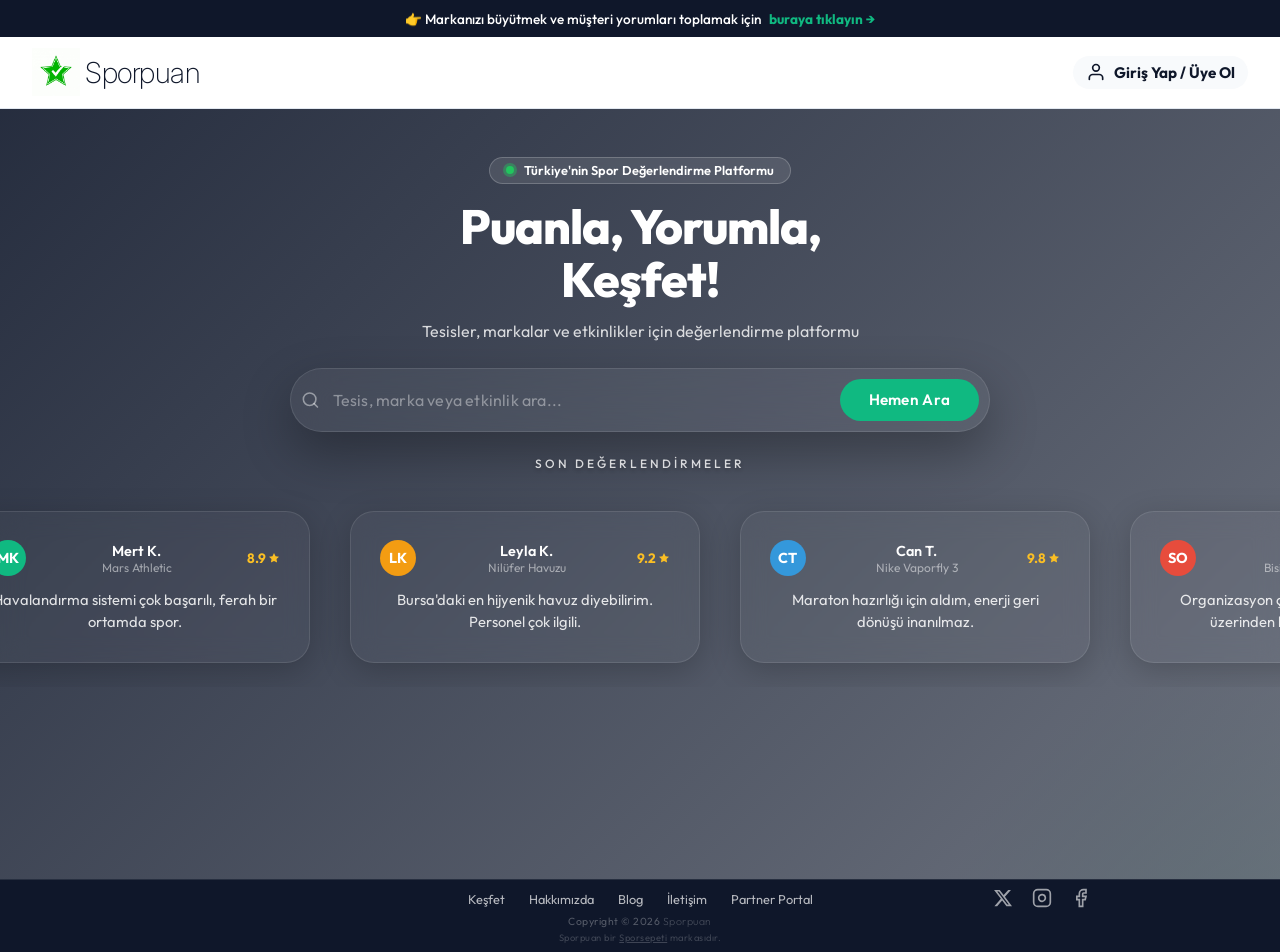
==== commit be98b7d5: "Demo giriş butonu eklendi, otomatik giriş kaldırıldı" ====
--- a/index.html
+++ b/index.html
@@ -518,6 +518,17 @@
                         </div>
                         <button type="submit" class="auth-submit-btn">Giriş Yap <span class="arrow">&rarr;</span></button>
                     </form>
+                    <div style="text-align:center; margin-top:1rem;">
+                        <div style="display:flex; align-items:center; gap:0.8rem; margin-bottom:0.8rem;">
+                            <div style="flex:1; height:1px; background:#e2e8f0;"></div>
+                            <span style="font-size:0.8rem; color:#94a3b8; font-weight:600;">veya</span>
+                            <div style="flex:1; height:1px; background:#e2e8f0;"></div>
+                        </div>
+                        <button type="button" id="demo-login-btn" style="width:100%; padding:0.9rem; border-radius:12px; border:2px solid #10b981; background:linear-gradient(135deg, #ecfdf5 0%, #f0fdf4 100%); color:#059669; font-size:1rem; font-weight:700; cursor:pointer; font-family:inherit; display:flex; align-items:center; justify-content:center; gap:0.6rem; transition:all 0.3s;">
+                            <svg width="18" height="18" viewBox="0 0 24 24" fill="none" stroke="currentColor" stroke-width="2"><path d="M15 3h4a2 2 0 0 1 2 2v14a2 2 0 0 1-2 2h-4"></path><polyline points="10 17 15 12 10 7"></polyline><line x1="15" y1="12" x2="3" y2="12"></line></svg>
+                            Demo Giriş
+                        </button>
+                    </div>
                 </div>
 
                 <div id="register-form-wrapper" class="auth-form-wrapper">
--- a/style.css
+++ b/style.css
@@ -3987,3 +3987,22 @@
     box-shadow: 0 8px 25px rgba(59, 130, 246, 0.3);
     filter: brightness(1.05);
 }
+
+/* Inline Review Form on Detail Page */
+.inline-review-form-wrap {
+    background: #ffffff;
+    border: 1px solid var(--border-color);
+    border-radius: 16px;
+    padding: 2rem;
+    box-shadow: var(--shadow-sm);
+}
+
+.inline-review-form-wrap .review-rating-grid {
+    grid-template-columns: repeat(3, 1fr);
+}
+
+@media (max-width: 768px) {
+    .inline-review-form-wrap .review-rating-grid {
+        grid-template-columns: repeat(2, 1fr);
+    }
+}
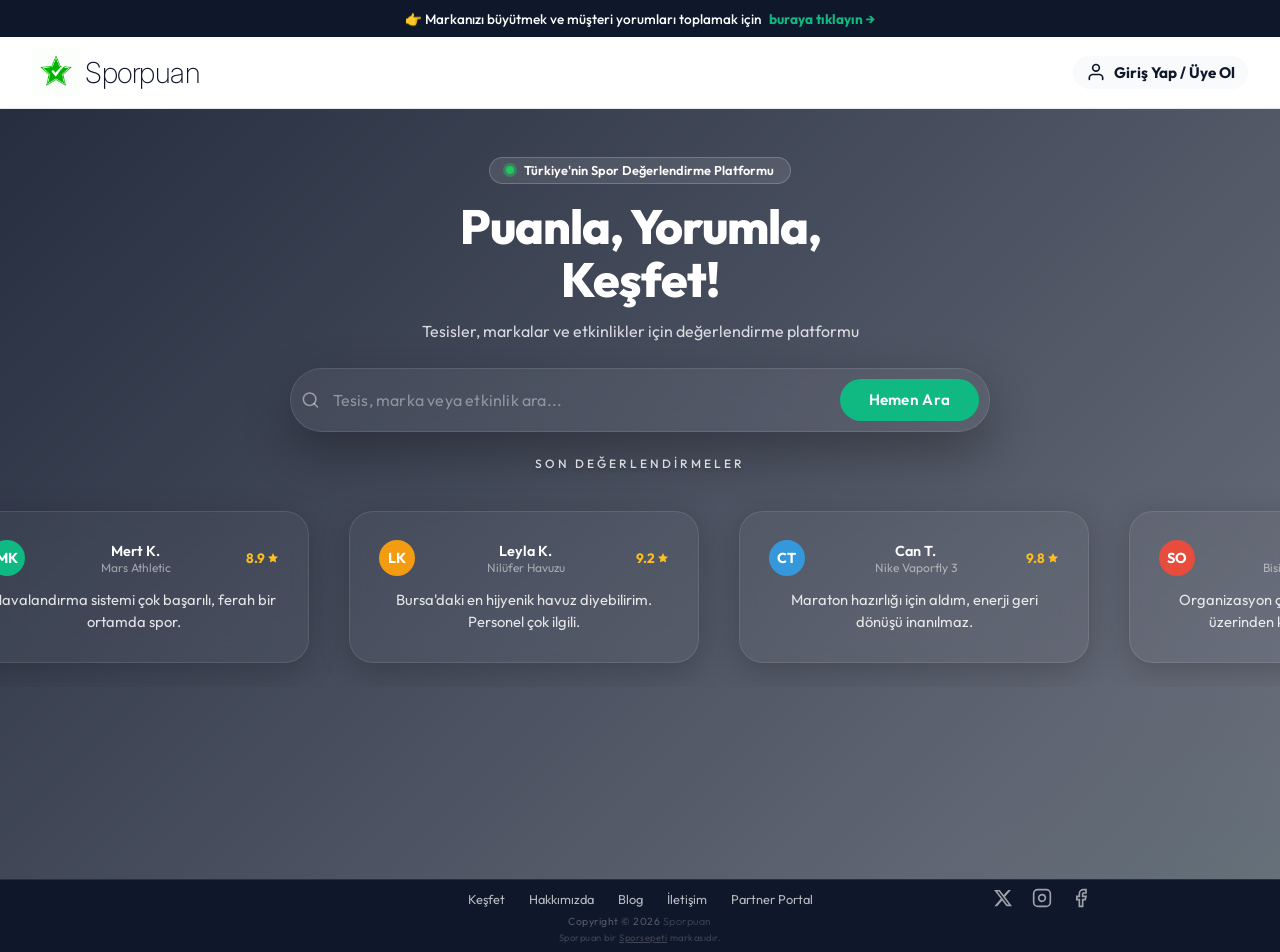
==== commit b14c0374: "Favoriler karşılaştırma özelliği ve kameralı QR tarayıcı eklendi" ====
--- a/index.html
+++ b/index.html
@@ -406,11 +406,23 @@
 
                 <!-- FAVORITES TAB -->
                 <div id="prof-favorites-sect" class="prof-sect">
-                    <div class="prof-sect-header">
-                        <h2>Favorilerim</h2>
-                        <p>Beğendiğiniz mekanları burada saklayın.</p>
-                    </div>
+                    <div class="prof-sect-header" style="display:flex; justify-content:space-between; align-items:center; flex-wrap:wrap; gap:1rem;">
+                        <div>
+                            <h2>Favorilerim</h2>
+                            <p>Beğendiğiniz mekanları burada saklayın.</p>
+                        </div>
+                        <button id="compare-toggle-btn" type="button" style="background:linear-gradient(135deg, #3b82f6, #6366f1); color:#fff; border:none; padding:0.7rem 1.5rem; border-radius:10px; font-weight:700; cursor:pointer; font-family:inherit; display:flex; align-items:center; gap:0.5rem; font-size:0.9rem; transition:all 0.3s; box-shadow:0 4px 12px rgba(59,130,246,0.2);">
+                            <svg width="18" height="18" viewBox="0 0 24 24" fill="none" stroke="currentColor" stroke-width="2"><line x1="18" y1="20" x2="18" y2="10"></line><line x1="12" y1="20" x2="12" y2="4"></line><line x1="6" y1="20" x2="6" y2="14"></line></svg>
+                            Karşılaştır
+                        </button>
+                    </div>
+                    <p id="compare-hint" style="display:none; color:#3b82f6; font-weight:600; font-size:0.9rem; margin-bottom:1rem; background:#eff6ff; padding:0.8rem 1rem; border-radius:10px; border:1px solid #bfdbfe;">
+                        📊 Karşılaştırmak istediğiniz tesisleri seçin (en az 2, en fazla 4)
+                        <button id="compare-run-btn" type="button" style="float:right; background:#3b82f6; color:#fff; border:none; padding:0.4rem 1rem; border-radius:8px; font-weight:700; cursor:pointer; font-family:inherit; font-size:0.85rem;">Karşılaştır</button>
+                        <button id="compare-cancel-btn" type="button" style="float:right; background:#f1f5f9; color:#64748b; border:1px solid #e2e8f0; padding:0.4rem 1rem; border-radius:8px; font-weight:600; cursor:pointer; font-family:inherit; font-size:0.85rem; margin-right:0.5rem;">İptal</button>
+                    </p>
                     <div id="prof-favorites-grid" class="prof-fav-grid"></div>
+                    <div id="compare-result-panel" style="display:none; margin-top:2rem;"></div>
                 </div>
 
                 <!-- QR SCANNER TAB -->
@@ -420,20 +432,40 @@
                         <p>Tesise giriş yapmak veya etkinliklerden puan kazanmak için kameranızı kullanarak QR kodunuzu okutun.</p>
                     </div>
                     
-                    <div class="qr-scanner-container" style="background:#f8fafc; border:2px dashed #cbd5e1; border-radius:16px; padding:3rem 1rem; text-align:center; max-width:500px; margin:0 auto;">
-                        <div class="qr-icon-wrap" style="background:#e2e8f0; width:80px; height:80px; border-radius:20px; display:flex; align-items:center; justify-content:center; margin:0 auto 1.5rem;">
-                            <svg width="36" height="36" viewBox="0 0 24 24" fill="none" stroke="var(--sporpuan-navy)" stroke-width="2"><path d="M4 4h6v6H4zM14 4h6v6h-6zM4 14h6v6H4z"></path><path d="M14 14h2v2h-2zM18 14h2v2h-2zM14 18h2v2h-2zM18 18h2v2h-2z"></path></svg>
-                        </div>
-                        <h3 style="margin:0 0 0.5rem; color:var(--text-main);">QR Kodu Simüle Et</h3>
-                        <p style="color:var(--text-muted); font-size:0.9rem; margin-bottom:1.5rem;">Test amaçlı QR kodunu manuel olarak girebilirsiniz (Örn: FACILITY:bursa-spor veya EVENT:maraton-2026)</p>
-                        
-                        <div style="display:flex; justify-content:center; gap:0.5rem; max-width:80%; margin:0 auto;">
-                            <input type="text" id="qr-input-sim" placeholder="Barkod veya QR Kodu..." style="flex:1; border:1px solid var(--border-color); border-radius:8px; padding:0.8rem; outline:none; font-family:inherit;">
-                            <button id="qr-scan-btn" class="primary-btn-sm" style="background:var(--sporpuan-green); color:#fff; border:none; padding:0 1.5rem; border-radius:8px; font-weight:700; cursor:pointer;">Tara</button>
-                        </div>
-                        <div id="qr-result-msg" style="margin-top:1.5rem; font-weight:600; min-height:24px; color:var(--sporpuan-navy);"></div>
-                    </div>
-                </div>
+                    <div style="display:grid; grid-template-columns:1fr 1fr; gap:2rem; max-width:700px; margin:0 auto;">
+                        <!-- Camera Scan -->
+                        <div class="qr-scanner-container" style="background:#f8fafc; border:2px dashed #10b981; border-radius:16px; padding:2rem 1rem; text-align:center;">
+                            <div style="background:#dcfce7; width:70px; height:70px; border-radius:18px; display:flex; align-items:center; justify-content:center; margin:0 auto 1.2rem;">
+                                <svg width="32" height="32" viewBox="0 0 24 24" fill="none" stroke="#10b981" stroke-width="2"><path d="M23 19a2 2 0 0 1-2 2H3a2 2 0 0 1-2-2V8a2 2 0 0 1 2-2h4l2-3h6l2 3h4a2 2 0 0 1 2 2z"></path><circle cx="12" cy="13" r="4"></circle></svg>
+                            </div>
+                            <h3 style="margin:0 0 0.5rem; color:var(--text-main); font-size:1.1rem;">Kamera ile Tara</h3>
+                            <p style="color:var(--text-muted); font-size:0.85rem; margin-bottom:1.2rem;">Kameranızı QR koda doğrultun</p>
+                            <button id="qr-camera-btn" type="button" style="background:var(--sporpuan-green); color:#fff; border:none; padding:0.8rem 2rem; border-radius:10px; font-weight:700; cursor:pointer; font-family:inherit; font-size:0.95rem; display:inline-flex; align-items:center; gap:0.5rem; transition:all 0.3s;">
+                                <svg width="18" height="18" viewBox="0 0 24 24" fill="none" stroke="currentColor" stroke-width="2"><path d="M23 19a2 2 0 0 1-2 2H3a2 2 0 0 1-2-2V8a2 2 0 0 1 2-2h4l2-3h6l2 3h4a2 2 0 0 1 2 2z"></path><circle cx="12" cy="13" r="4"></circle></svg>
+                                QR Tara
+                            </button>
+                            <div id="qr-camera-preview" style="display:none; margin-top:1rem; border-radius:12px; overflow:hidden; position:relative;">
+                                <video id="qr-video" style="width:100%; border-radius:12px;" autoplay playsinline></video>
+                                <button id="qr-camera-stop" type="button" style="position:absolute; top:8px; right:8px; background:rgba(0,0,0,0.6); color:#fff; border:none; width:32px; height:32px; border-radius:50%; cursor:pointer; font-size:1.1rem;">✕</button>
+                            </div>
+                        </div>
+
+                        <!-- Manual Entry -->
+                        <div class="qr-scanner-container" style="background:#f8fafc; border:2px dashed #cbd5e1; border-radius:16px; padding:2rem 1rem; text-align:center;">
+                            <div style="background:#e2e8f0; width:70px; height:70px; border-radius:18px; display:flex; align-items:center; justify-content:center; margin:0 auto 1.2rem;">
+                                <svg width="32" height="32" viewBox="0 0 24 24" fill="none" stroke="var(--sporpuan-navy)" stroke-width="2"><path d="M4 4h6v6H4zM14 4h6v6h-6zM4 14h6v6H4z"></path><path d="M14 14h2v2h-2zM18 14h2v2h-2zM14 18h2v2h-2zM18 18h2v2h-2z"></path></svg>
+                            </div>
+                            <h3 style="margin:0 0 0.5rem; color:var(--text-main); font-size:1.1rem;">Manuel Giriş</h3>
+                            <p style="color:var(--text-muted); font-size:0.85rem; margin-bottom:1.2rem;">Kodu elle girin (Ör: FACILITY:bursa-spor)</p>
+                            <div style="display:flex; gap:0.5rem; margin:0 auto;">
+                                <input type="text" id="qr-input-sim" placeholder="Barkod veya QR Kodu..." style="flex:1; border:1px solid var(--border-color); border-radius:8px; padding:0.8rem; outline:none; font-family:inherit; font-size:0.9rem;">
+                                <button id="qr-scan-btn" style="background:var(--sporpuan-green); color:#fff; border:none; padding:0 1.2rem; border-radius:8px; font-weight:700; cursor:pointer;">Tara</button>
+                            </div>
+                        </div>
+                    </div>
+                    <div id="qr-result-msg" style="margin-top:1.5rem; font-weight:600; min-height:24px; color:var(--sporpuan-navy); text-align:center;"></div>
+                </div>
+
 
                 <!-- SETTINGS TAB -->
                 <div id="prof-settings-sect" class="prof-sect">
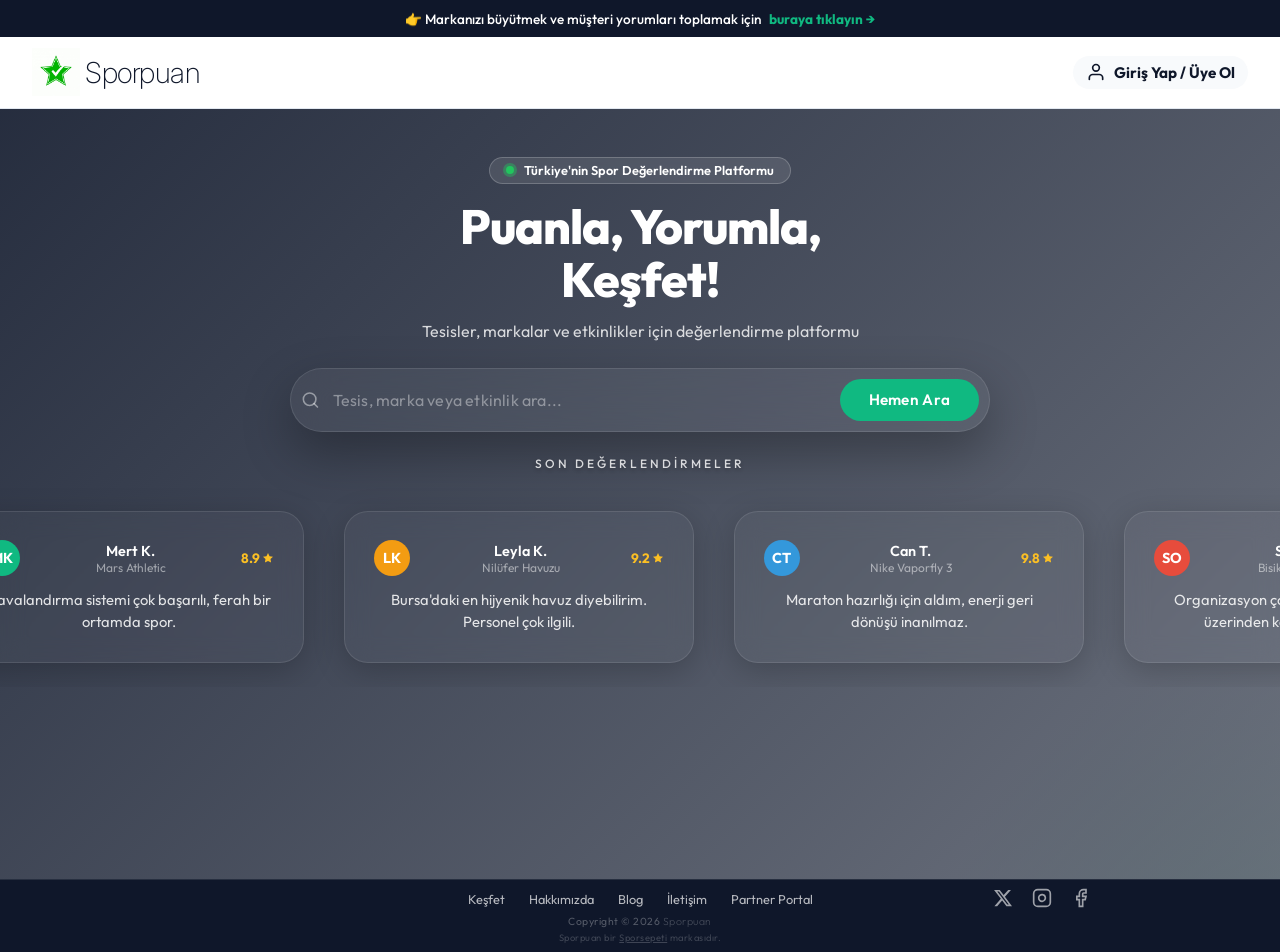
==== commit 6adcc4d9: "Mobil güncellemeler, QR manuel iptali ve dökümantasyon güncellemesi" ====
--- a/index.html
+++ b/index.html
@@ -432,34 +432,22 @@
                         <p>Tesise giriş yapmak veya etkinliklerden puan kazanmak için kameranızı kullanarak QR kodunuzu okutun.</p>
                     </div>
                     
-                    <div style="display:grid; grid-template-columns:1fr 1fr; gap:2rem; max-width:700px; margin:0 auto;">
+                    <div style="display:flex; justify-content:center; max-width:500px; margin:0 auto;">
                         <!-- Camera Scan -->
-                        <div class="qr-scanner-container" style="background:#f8fafc; border:2px dashed #10b981; border-radius:16px; padding:2rem 1rem; text-align:center;">
-                            <div style="background:#dcfce7; width:70px; height:70px; border-radius:18px; display:flex; align-items:center; justify-content:center; margin:0 auto 1.2rem;">
-                                <svg width="32" height="32" viewBox="0 0 24 24" fill="none" stroke="#10b981" stroke-width="2"><path d="M23 19a2 2 0 0 1-2 2H3a2 2 0 0 1-2-2V8a2 2 0 0 1 2-2h4l2-3h6l2 3h4a2 2 0 0 1 2 2z"></path><circle cx="12" cy="13" r="4"></circle></svg>
-                            </div>
-                            <h3 style="margin:0 0 0.5rem; color:var(--text-main); font-size:1.1rem;">Kamera ile Tara</h3>
-                            <p style="color:var(--text-muted); font-size:0.85rem; margin-bottom:1.2rem;">Kameranızı QR koda doğrultun</p>
-                            <button id="qr-camera-btn" type="button" style="background:var(--sporpuan-green); color:#fff; border:none; padding:0.8rem 2rem; border-radius:10px; font-weight:700; cursor:pointer; font-family:inherit; font-size:0.95rem; display:inline-flex; align-items:center; gap:0.5rem; transition:all 0.3s;">
-                                <svg width="18" height="18" viewBox="0 0 24 24" fill="none" stroke="currentColor" stroke-width="2"><path d="M23 19a2 2 0 0 1-2 2H3a2 2 0 0 1-2-2V8a2 2 0 0 1 2-2h4l2-3h6l2 3h4a2 2 0 0 1 2 2z"></path><circle cx="12" cy="13" r="4"></circle></svg>
-                                QR Tara
+                        <div class="qr-scanner-container" style="background:#f8fafc; border:2px dashed #10b981; border-radius:16px; padding:3rem 2rem; text-align:center; width:100%;">
+                            <div style="background:#dcfce7; width:80px; height:80px; border-radius:20px; display:flex; align-items:center; justify-content:center; margin:0 auto 1.5rem;">
+                                <svg width="36" height="36" viewBox="0 0 24 24" fill="none" stroke="#10b981" stroke-width="2"><path d="M23 19a2 2 0 0 1-2 2H3a2 2 0 0 1-2-2V8a2 2 0 0 1 2-2h4l2-3h6l2 3h4a2 2 0 0 1 2 2z"></path><circle cx="12" cy="13" r="4"></circle></svg>
+                            </div>
+                            <h3 style="margin:0 0 0.5rem; color:var(--text-main); font-size:1.3rem; font-weight:800;">QR Kodunu Tara</h3>
+                            <p style="color:var(--text-muted); font-size:1rem; margin-bottom:2rem;">Tesise giriş yapmak veya puan kazanmak için kameranızı QR koda doğrultun.</p>
+                            <button id="qr-camera-btn" type="button" style="background:var(--sporpuan-green); color:#fff; border:none; padding:1rem 2.5rem; border-radius:14px; font-weight:700; cursor:pointer; font-family:inherit; font-size:1.1rem; display:inline-flex; align-items:center; gap:0.75rem; transition:all 0.3s; box-shadow:0 10px 15px -3px rgba(16, 185, 129, 0.2);">
+                                <svg width="24" height="24" viewBox="0 0 24 24" fill="none" stroke="currentColor" stroke-width="2"><path d="M23 19a2 2 0 0 1-2 2H3a2 2 0 0 1-2-2V8a2 2 0 0 1 2-2h4l2-3h6l2 3h4a2 2 0 0 1 2 2z"></path><circle cx="12" cy="13" r="4"></circle></svg>
+                                Taramayı Başlat
                             </button>
-                            <div id="qr-camera-preview" style="display:none; margin-top:1rem; border-radius:12px; overflow:hidden; position:relative;">
-                                <video id="qr-video" style="width:100%; border-radius:12px;" autoplay playsinline></video>
-                                <button id="qr-camera-stop" type="button" style="position:absolute; top:8px; right:8px; background:rgba(0,0,0,0.6); color:#fff; border:none; width:32px; height:32px; border-radius:50%; cursor:pointer; font-size:1.1rem;">✕</button>
-                            </div>
-                        </div>
-
-                        <!-- Manual Entry -->
-                        <div class="qr-scanner-container" style="background:#f8fafc; border:2px dashed #cbd5e1; border-radius:16px; padding:2rem 1rem; text-align:center;">
-                            <div style="background:#e2e8f0; width:70px; height:70px; border-radius:18px; display:flex; align-items:center; justify-content:center; margin:0 auto 1.2rem;">
-                                <svg width="32" height="32" viewBox="0 0 24 24" fill="none" stroke="var(--sporpuan-navy)" stroke-width="2"><path d="M4 4h6v6H4zM14 4h6v6h-6zM4 14h6v6H4z"></path><path d="M14 14h2v2h-2zM18 14h2v2h-2zM14 18h2v2h-2zM18 18h2v2h-2z"></path></svg>
-                            </div>
-                            <h3 style="margin:0 0 0.5rem; color:var(--text-main); font-size:1.1rem;">Manuel Giriş</h3>
-                            <p style="color:var(--text-muted); font-size:0.85rem; margin-bottom:1.2rem;">Kodu elle girin (Ör: FACILITY:bursa-spor)</p>
-                            <div style="display:flex; gap:0.5rem; margin:0 auto;">
-                                <input type="text" id="qr-input-sim" placeholder="Barkod veya QR Kodu..." style="flex:1; border:1px solid var(--border-color); border-radius:8px; padding:0.8rem; outline:none; font-family:inherit; font-size:0.9rem;">
-                                <button id="qr-scan-btn" style="background:var(--sporpuan-green); color:#fff; border:none; padding:0 1.2rem; border-radius:8px; font-weight:700; cursor:pointer;">Tara</button>
+                            <div id="qr-camera-preview" style="display:none; margin-top:1.5rem; border-radius:16px; overflow:hidden; position:relative; aspect-ratio: 1/1; max-width: 400px; margin-left: auto; margin-right: auto;">
+                                <video id="qr-video" style="width:100%; height:100%; object-fit:cover; border-radius:16px;" autoplay playsinline></video>
+                                <button id="qr-camera-stop" type="button" style="position:absolute; top:12px; right:12px; background:rgba(0,0,0,0.6); color:#fff; border:none; width:40px; height:40px; border-radius:50%; cursor:pointer; font-size:1.2rem; display:flex; align-items:center; justify-content:center;">✕</button>
+                                <div style="position:absolute; inset:20%; border:2px solid rgba(255,255,255,0.5); border-radius:12px; pointer-events:none;"></div>
                             </div>
                         </div>
                     </div>
--- a/style.css
+++ b/style.css
@@ -3999,10 +3999,57 @@
 
 .inline-review-form-wrap .review-rating-grid {
     grid-template-columns: repeat(3, 1fr);
-}
-
+    gap: 1.5rem;
+}
+
+/* Mobile Responsiveness for New Features */
 @media (max-width: 768px) {
+    .inline-review-form-wrap {
+        padding: 1.5rem;
+    }
     .inline-review-form-wrap .review-rating-grid {
         grid-template-columns: repeat(2, 1fr);
+        gap: 1rem;
     }
 }
+
+@media (max-width: 600px) {
+    .inline-review-form-wrap .review-rating-grid {
+        grid-template-columns: 1fr;
+    }
+    .review-user-info {
+        grid-template-columns: 1fr;
+        gap: 1rem;
+    }
+    .recommendation-toggle {
+        grid-template-columns: 1fr;
+        gap: 0.5rem;
+    }
+    .prof-sect-header {
+        flex-direction: column;
+        align-items: flex-start !important;
+    }
+    #compare-toggle-btn {
+        width: 100%;
+        justify-content: center;
+    }
+    #compare-hint {
+        font-size: 0.8rem;
+    }
+    #compare-run-btn, #compare-cancel-btn {
+        float: none !important;
+        width: 100%;
+        margin-top: 0.5rem;
+        margin-right: 0 !important;
+    }
+    /* Comparison Table Responsive */
+    #compare-result-panel .table-responsive {
+        overflow-x: auto;
+        -webkit-overflow-scrolling: touch;
+        margin: 0 -1rem;
+        padding: 0 1rem;
+    }
+    #compare-result-panel table {
+        min-width: 600px;
+    }
+}
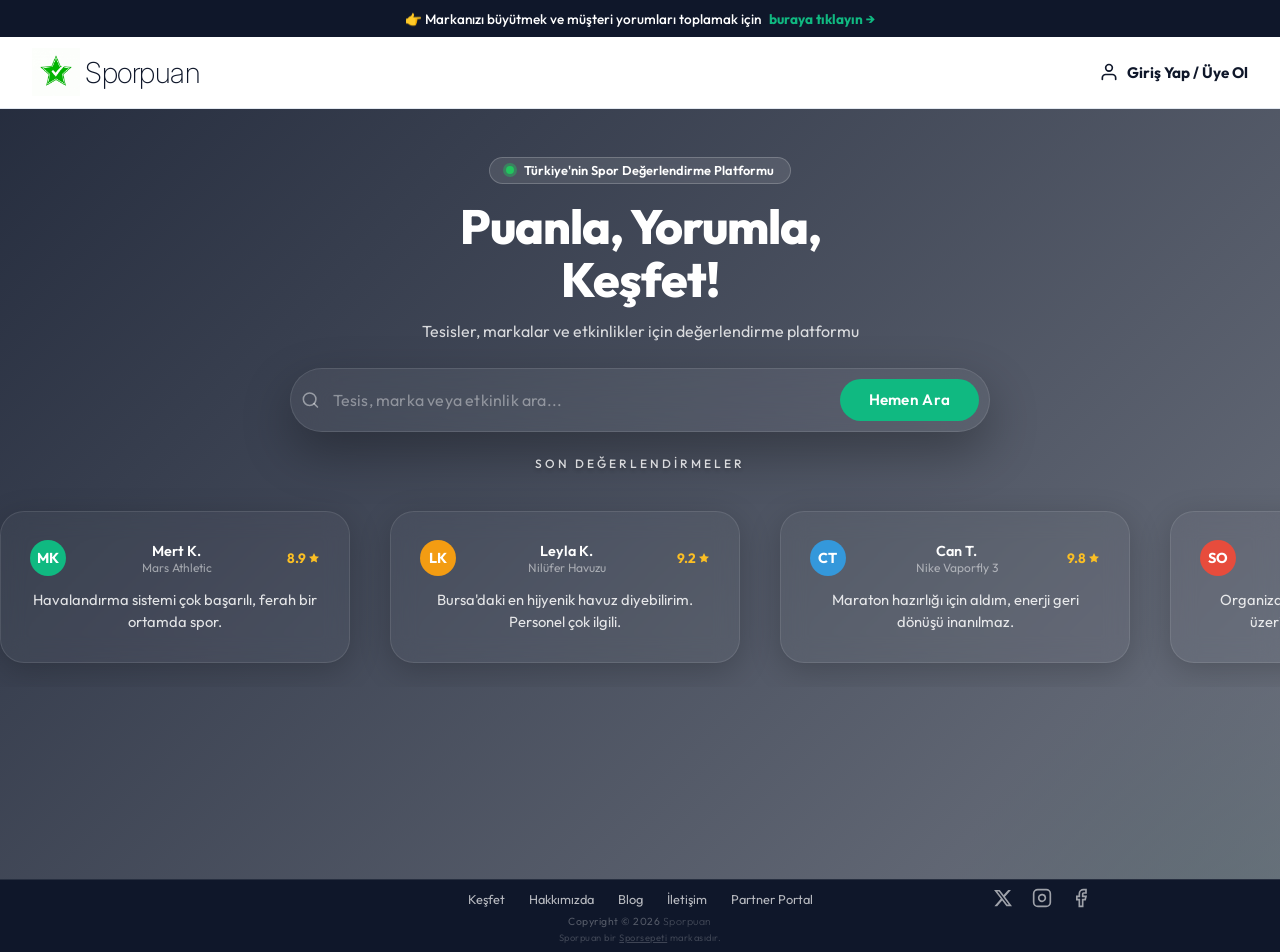
==== commit a59535c7: "Tam kapsamlı responsive tasarım revizyonu" ====
--- a/index.html
+++ b/index.html
@@ -49,9 +49,13 @@
                 <span class="logo-text">Sporpuan</span>
             </div>
             <nav class="header-nav" style="justify-content: flex-end; width: 100%;">
-                <div class="header-user" id="open-login-btn" style="position: relative;">
+                    <!-- Mobile Menu Toggle Button -->
+                    <button class="mobile-menu-toggle" id="mobile-menu-btn" style="display:none; background:none; border:none; padding:8px; cursor:pointer; color:var(--sporpuan-navy); margin-right: 1rem;">
+                        <svg width="24" height="24" viewBox="0 0 24 24" fill="none" stroke="currentColor" stroke-width="2"><line x1="3" y1="12" x2="21" y2="12"></line><line x1="3" y1="6" x2="21" y2="6"></line><line x1="3" y1="18" x2="21" y2="18"></line></svg>
+                    </button>
+
                     <!-- Logged Out State -->
-                    <div id="user-logged-out" style="display: flex; align-items: center; gap: 0.5rem; color: var(--sporpuan-navy); font-weight: 700;">
+                    <div id="user-logged-out" style="display: flex; align-items: center; gap: 0.5rem; color: var(--sporpuan-navy); font-weight: 700; cursor: pointer;">
                         <svg width="20" height="20" viewBox="0 0 24 24" fill="none" stroke="currentColor" stroke-width="2" stroke-linecap="round" stroke-linejoin="round">
                             <path d="M20 21v-2a4 4 0 0 0-4-4H8a4 4 0 0 0-4 4v2"></path>
                             <circle cx="12" cy="7" r="4"></circle>
@@ -126,6 +130,32 @@
         </div>
     </header>
 
+    <!-- MOBILE MENU OVERLAY -->
+    <div class="mobile-menu-overlay" id="mobile-menu" style="display:none; position:fixed; inset:0; background:rgba(15, 23, 42, 0.95); backdrop-filter:blur(10px); z-index:2000; padding:2rem; flex-direction:column;">
+        <div class="mm-header" style="display:flex; justify-content:space-between; align-items:center; margin-bottom:3rem;">
+            <div class="logo">
+                <img src="sporpuan_logo_new.png" alt="Sporpuan Logo" style="height:44px;">
+                <div class="logo-text" style="color:#fff; font-size:1.5rem;">spor<strong>puan</strong></div>
+            </div>
+            <button id="mm-close-btn" style="background:none; border:none; color:#fff; font-size:2.5rem; cursor:pointer; line-height:1;">✕</button>
+        </div>
+        <div class="mm-body" style="display:flex; flex-direction:column; gap:1.8rem;">
+            <a href="#" onclick="switchView('home'); hideMobileMenu();" style="color:#fff; font-size:1.6rem; text-decoration:none; font-weight:700;">Ana Sayfa</a>
+            <a href="#" onclick="switchView('explore', 'all'); hideMobileMenu();" style="color:#fff; font-size:1.6rem; text-decoration:none; font-weight:700;">Keşfet</a>
+            <a href="#" onclick="switchView('explore', 'facility'); hideMobileMenu();" style="color:#fff; font-size:1.6rem; text-decoration:none; font-weight:700;">Tesisler</a>
+            <a href="#" onclick="switchView('explore', 'brand'); hideMobileMenu();" style="color:#fff; font-size:1.6rem; text-decoration:none; font-weight:700;">Markalar</a>
+            <a href="#" onclick="switchView('explore', 'event'); hideMobileMenu();" style="color:#fff; font-size:1.6rem; text-decoration:none; font-weight:700;">Etkinlikler</a>
+            <hr style="border:none; border-top:1px solid rgba(255,255,255,0.1); margin:1rem 0;">
+            <div id="mm-logged-out">
+                <button class="primary-btn" onclick="openAuthModal(); hideMobileMenu();" style="font-size:1.2rem; padding:1.2rem;">Giriş Yap / Üye Ol</button>
+            </div>
+            <div id="mm-logged-in" style="display:none;">
+                <a href="#" onclick="switchView('profile'); hideMobileMenu();" style="color:var(--sporpuan-green); font-size:1.6rem; text-decoration:none; font-weight:700;">Profilim</a>
+                <a href="#" id="mm-logout-btn" style="color:#ef4444; font-size:1.6rem; text-decoration:none; font-weight:700; margin-top:1rem;">Çıkış Yap</a>
+            </div>
+        </div>
+    </div>
+
     <!-- HOME VIEW -->
     <div id="home-view" class="home-view-container">
         <main class="app-container">
--- a/style.css
+++ b/style.css
@@ -4053,3 +4053,89 @@
         min-width: 600px;
     }
 }
+
+/* Base Responsive Overhaul - Main Site */
+@media (max-width: 900px) {
+    .header-nav {
+        display: none !important; /* Hide desktop nav */
+    }
+    .mobile-menu-toggle {
+        display: block !important;
+    }
+    .logo {
+        font-size: 1.4rem;
+    }
+    .logo img {
+        height: 40px;
+        width: 40px;
+    }
+    
+    .explore-layout {
+        grid-template-columns: 1fr;
+        gap: 1.5rem;
+        padding: 0 1rem 3rem;
+    }
+    .explore-sidebar {
+        position: static;
+        width: 100%;
+        margin-bottom: 1rem;
+    }
+    
+    .dp-banner {
+        height: 250px;
+    }
+    .dp-title {
+        font-size: 1.8rem;
+    }
+    .dp-banner-content {
+        flex-direction: column;
+        align-items: flex-start;
+        gap: 1rem;
+        padding: 1rem;
+    }
+    .dp-body {
+        grid-template-columns: 1fr;
+        padding: 1rem;
+        gap: 2rem;
+    }
+    .dp-sidebar-card {
+        position: static;
+        padding: 1.5rem;
+    }
+}
+
+@media (max-width: 600px) {
+    h1 {
+        font-size: 2.2rem !important;
+    }
+    .hero-subtext {
+        font-size: 0.9rem;
+    }
+    .search-container {
+        padding: 0.3rem 0.3rem 0.3rem 1rem;
+    }
+    .search-btn {
+        padding: 0.6rem 1.2rem;
+        font-size: 0.85rem;
+    }
+    .hero-tabs {
+        gap: 1rem;
+        overflow-x: auto;
+        justify-content: flex-start;
+        padding-bottom: 0.5rem;
+    }
+    .hero-tabs .tab {
+        white-space: nowrap;
+    }
+    
+    .footer-bar {
+        grid-template-columns: 1fr;
+        gap: 1rem;
+    }
+    .footer-links {
+        grid-column: 1;
+        flex-direction: column;
+        align-items: center;
+        gap: 1rem;
+    }
+}
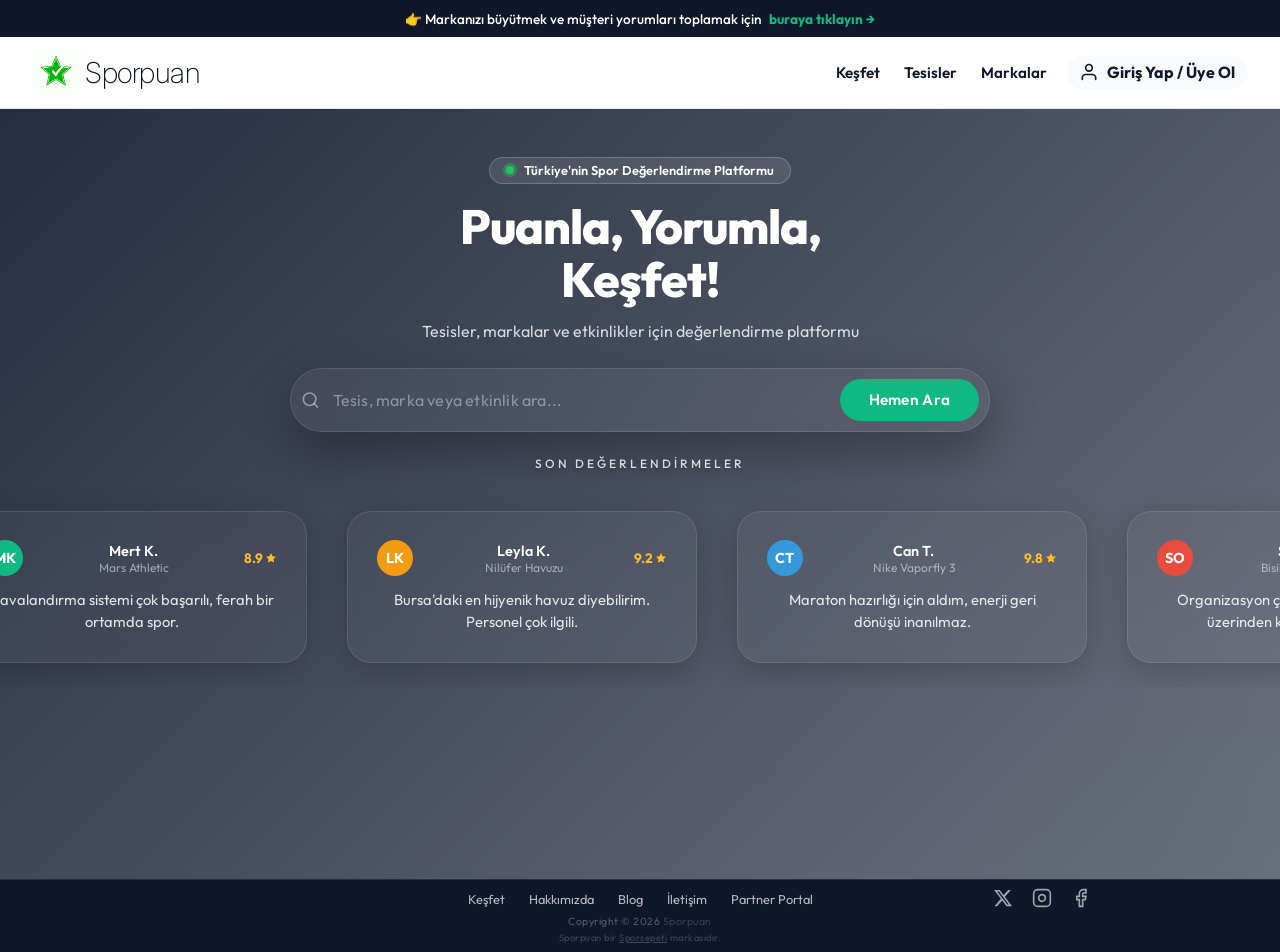
==== commit b89d433b: "Fix header and footer accessibility for mobile" ====
--- a/index.html
+++ b/index.html
@@ -48,9 +48,16 @@
                 <img src="sporpuan_logo_new.png" alt="Sporpuan Logo" style="height: 48px; width: 48px; object-fit: contain;">
                 <span class="logo-text">Sporpuan</span>
             </div>
-            <nav class="header-nav" style="justify-content: flex-end; width: 100%;">
+            <div class="header-right" style="display:flex; align-items:center; gap:1.2rem; flex:1; justify-content:flex-end;">
+                <nav class="header-nav desktop-only" style="display:flex; align-items:center; gap:1.5rem;">
+                    <a href="#kesfet" onclick="switchView('explore', 'all')" style="text-decoration:none; color:var(--sporpuan-navy); font-weight:600;">Keşfet</a>
+                    <a href="#tesisler" onclick="switchView('explore', 'facility')" style="text-decoration:none; color:var(--sporpuan-navy); font-weight:600;">Tesisler</a>
+                    <a href="#markalar" onclick="switchView('explore', 'brand')" style="text-decoration:none; color:var(--sporpuan-navy); font-weight:600;">Markalar</a>
+                </nav>
+
+                <div class="header-user" id="open-login-btn" style="position: relative; display:flex; align-items:center; gap:0.5rem;">
                     <!-- Mobile Menu Toggle Button -->
-                    <button class="mobile-menu-toggle" id="mobile-menu-btn" style="display:none; background:none; border:none; padding:8px; cursor:pointer; color:var(--sporpuan-navy); margin-right: 1rem;">
+                    <button class="mobile-menu-toggle" id="mobile-menu-btn" style="display:none; background:none; border:none; padding:8px; cursor:pointer; color:var(--sporpuan-navy);">
                         <svg width="24" height="24" viewBox="0 0 24 24" fill="none" stroke="currentColor" stroke-width="2"><line x1="3" y1="12" x2="21" y2="12"></line><line x1="3" y1="6" x2="21" y2="6"></line><line x1="3" y1="18" x2="21" y2="18"></line></svg>
                     </button>
 
@@ -60,14 +67,16 @@
                             <path d="M20 21v-2a4 4 0 0 0-4-4H8a4 4 0 0 0-4 4v2"></path>
                             <circle cx="12" cy="7" r="4"></circle>
                         </svg>
-                        <span>Giriş Yap / Üye Ol</span>
-                    </div>
+                        <span class="desktop-only" style="white-space:nowrap;">Giriş Yap / Üye Ol</span>
+                    </div>
+                </div>
+            </div>
 
                     <!-- Logged In State (Hidden initially) -->
                     <div id="user-logged-in" style="display: none; align-items: center; gap: 0.8rem;">
                         <img src="" alt="User Avatar" class="user-avatar" id="avatar-img">
-                        <span class="user-name" id="avatar-name">Kullanıcı</span>
-                        <svg width="14" height="14" viewBox="0 0 24 24" fill="none" class="user-chevron" stroke="currentColor" stroke-width="2" stroke-linecap="round" stroke-linejoin="round">
+                        <span class="user-name desktop-only" id="avatar-name">Kullanıcı</span>
+                        <svg width="14" height="14" viewBox="0 0 24 24" fill="none" class="user-chevron desktop-only" stroke="currentColor" stroke-width="2" stroke-linecap="round" stroke-linejoin="round">
                             <polyline points="6 9 12 15 18 9"></polyline>
                         </svg>
                     </div>
--- a/style.css
+++ b/style.css
@@ -30,6 +30,10 @@
 body.modal-open { overflow: hidden; }
 
 .app-container { max-width: 1400px; margin: 0 auto; padding: 0 2rem; }
+.desktop-only { display: block; }
+@media (max-width: 900px) {
+    .desktop-only { display: none !important; }
+}
 
 /* HOME VIEW LAYOUT */
 #home-view {
@@ -4139,3 +4143,21 @@
         gap: 1rem;
     }
 }
+
+/* Home View Overflow Fix for Mobile */
+@media (max-width: 900px) {
+    body.is-home {
+        height: auto;
+        min-height: 100vh;
+        overflow-y: auto;
+    }
+    body.is-home .hero-section {
+        height: auto;
+        min-height: 400px;
+        padding: 4rem 1.5rem;
+    }
+    body.is-home .integrated-reviews {
+        position: static;
+        margin-top: 2rem;
+    }
+}
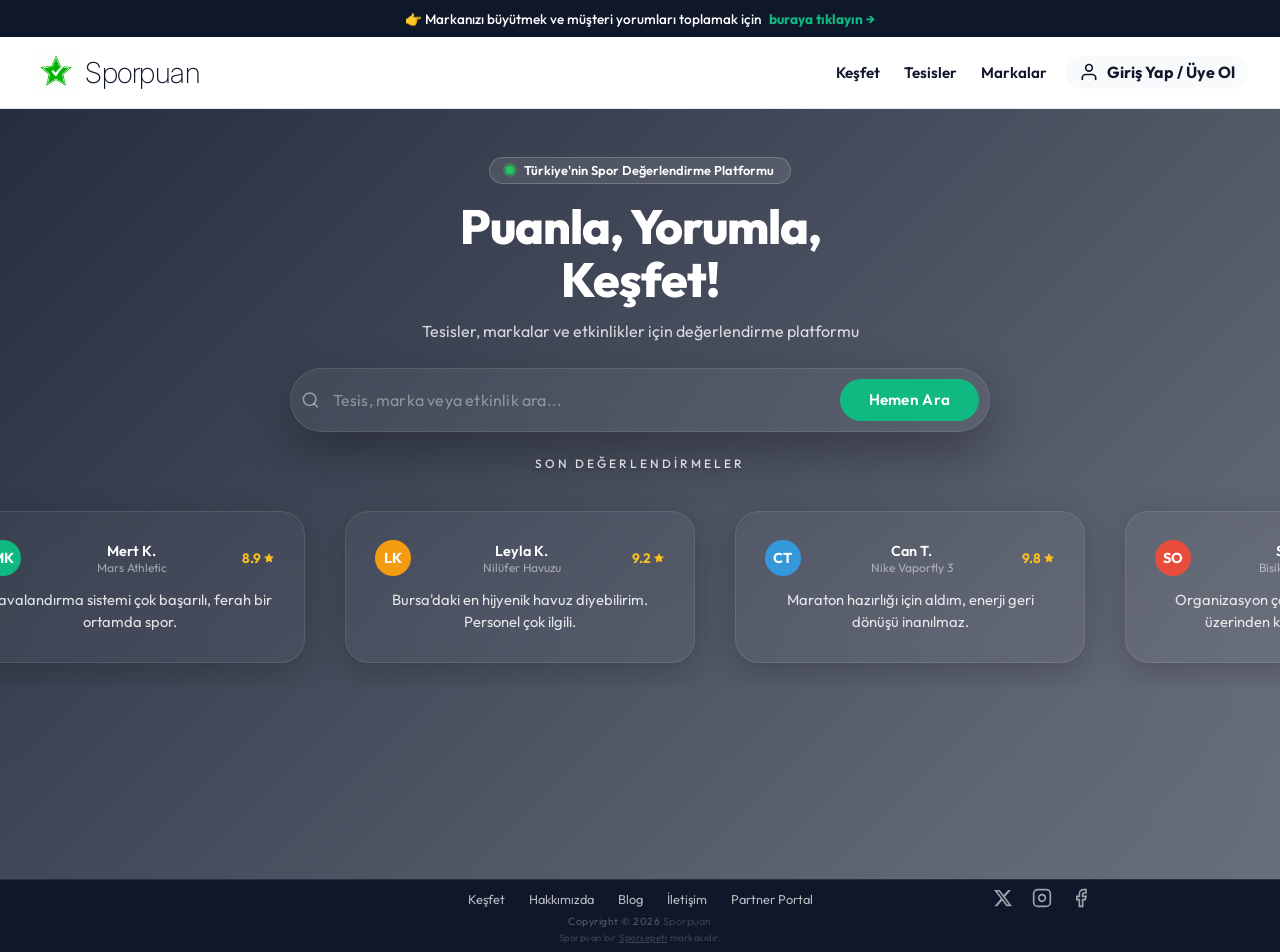
==== commit 0d7ea177: "Unify profile navigation and fix demo profile access" ====
--- a/index.html
+++ b/index.html
@@ -63,7 +63,7 @@
 
                     <!-- Logged Out State -->
                     <div id="user-logged-out" style="display: flex; align-items: center; gap: 0.5rem; color: var(--sporpuan-navy); font-weight: 700; cursor: pointer;">
-                        <svg width="20" height="20" viewBox="0 0 24 24" fill="none" stroke="currentColor" stroke-width="2" stroke-linecap="round" stroke-linejoin="round">
+                        <svg class="desktop-only" width="20" height="20" viewBox="0 0 24 24" fill="none" stroke="currentColor" stroke-width="2" stroke-linecap="round" stroke-linejoin="round">
                             <path d="M20 21v-2a4 4 0 0 0-4-4H8a4 4 0 0 0-4 4v2"></path>
                             <circle cx="12" cy="7" r="4"></circle>
                         </svg>
@@ -144,7 +144,7 @@
         <div class="mm-header" style="display:flex; justify-content:space-between; align-items:center; margin-bottom:3rem;">
             <div class="logo">
                 <img src="sporpuan_logo_new.png" alt="Sporpuan Logo" style="height:44px;">
-                <div class="logo-text" style="color:#fff; font-size:1.5rem;">spor<strong>puan</strong></div>
+                <div class="logo-text" style="color:#fff; font-size:1.5rem;">spor<strong style="color:var(--sporpuan-green);">puan</strong></div>
             </div>
             <button id="mm-close-btn" style="background:none; border:none; color:#fff; font-size:2.5rem; cursor:pointer; line-height:1;">✕</button>
         </div>
@@ -159,7 +159,7 @@
                 <button class="primary-btn" onclick="openAuthModal(); hideMobileMenu();" style="font-size:1.2rem; padding:1.2rem;">Giriş Yap / Üye Ol</button>
             </div>
             <div id="mm-logged-in" style="display:none;">
-                <a href="#" onclick="switchView('profile'); hideMobileMenu();" style="color:var(--sporpuan-green); font-size:1.6rem; text-decoration:none; font-weight:700;">Profilim</a>
+                <a href="#" onclick="window.showProfile(); hideMobileMenu();" style="color:var(--sporpuan-green); font-size:1.6rem; text-decoration:none; font-weight:700;">Profilim</a>
                 <a href="#" id="mm-logout-btn" style="color:#ef4444; font-size:1.6rem; text-decoration:none; font-weight:700; margin-top:1rem;">Çıkış Yap</a>
             </div>
         </div>
--- a/style.css
+++ b/style.css
@@ -4161,3 +4161,26 @@
         margin-top: 2rem;
     }
 }
+
+/* Integrated Dashboard Responsive Styles */
+@media (max-width: 900px) {
+    #dashboard-view .dash-stats-grid {
+        grid-template-columns: repeat(2, 1fr) !important;
+        gap: 1rem;
+    }
+    #dashboard-view .ds-card {
+        padding: 1rem;
+    }
+    #dashboard-view .card-info .val {
+        font-size: 1.4rem;
+    }
+}
+
+@media (max-width: 600px) {
+    #dashboard-view .dash-stats-grid {
+        grid-template-columns: 1fr !important;
+    }
+    #dashboard-view .dash-grid-2 {
+        grid-template-columns: 1fr !important;
+    }
+}
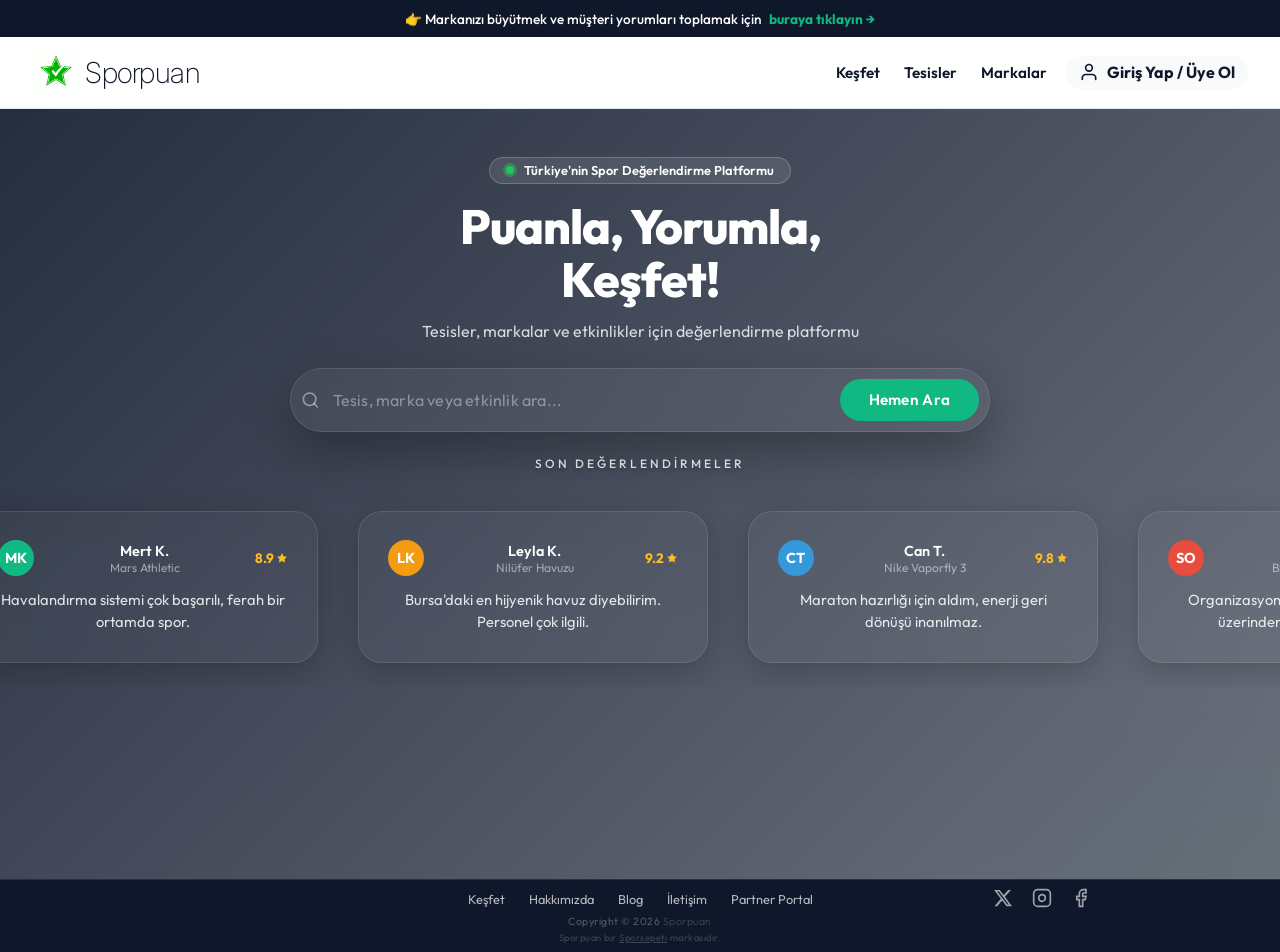
==== commit 8e696ca1: "UI: Unified dashboard navigation, resolved mobile menu redundancy, and added Partner Portal demo log" ====
--- a/index.html
+++ b/index.html
@@ -659,6 +659,17 @@
                         <input type="password" placeholder="••••••••" required>
                     </div>
                     <button type="submit" class="primary-btn partner-btn">Partner Girişi</button>
+                    <div style="text-align:center; margin-top:1rem;">
+                        <div style="display:flex; align-items:center; gap:0.8rem; margin-bottom:0.8rem;">
+                            <div style="flex:1; height:1px; background:#e2e8f0;"></div>
+                            <span style="font-size:0.8rem; color:#94a3b8; font-weight:600;">veya</span>
+                            <div style="flex:1; height:1px; background:#e2e8f0;"></div>
+                        </div>
+                        <button type="button" onclick="handlePartnerDemoLogin()" style="width:100%; padding:0.9rem; border-radius:12px; border:2px solid var(--sporpuan-green); background:linear-gradient(135deg, #ecfdf5 0%, #f0fdf4 100%); color:#059669; font-size:1rem; font-weight:700; cursor:pointer; font-family:inherit; display:flex; align-items:center; justify-content:center; gap:0.6rem; transition:all 0.3s;">
+                            <svg width="18" height="18" viewBox="0 0 24 24" fill="none" stroke="currentColor" stroke-width="2"><path d="M15 3h4a2 2 0 0 1 2 2v14a2 2 0 0 1-2 2h-4"></path><polyline points="10 17 15 12 10 7"></polyline><line x1="15" y1="12" x2="3" y2="12"></line></svg>
+                            Demo Giriş
+                        </button>
+                    </div>
                 </form>
             </div>
 
@@ -815,16 +826,57 @@
 
     <!-- ENHANCED MANAGEMENT DASHBOARD VIEW -->
     <div id="dashboard-view" style="display: none;" class="dashboard-view">
-        <header class="dash-header">
-            <div class="dash-title">
-                <h1>Yönetim Paneli</h1>
-                <p>Sporpuan platformu genel performans ve etkileşim özetiniz.</p>
-            </div>
-            <div class="dash-actions">
-                <button class="auth-submit-btn" style="padding: 0.8rem 1.5rem; background: #fff; color: var(--sporpuan-navy); border: 1px solid #e2e8f0;">Rapor İndir</button>
-                <button class="auth-submit-btn" style="padding: 0.8rem 1.5rem;">+ Yeni Etkinlik</button>
-            </div>
-        </header>
+        <aside class="dash-sidebar">
+            <div class="ds-header">
+                <div class="logo">
+                    <img src="sporpuan_logo_new.png" alt="Sporpuan">
+                    <span class="logo-text">Sporpuan</span>
+                </div>
+            </div>
+            
+            <nav class="ds-nav">
+                <div class="ds-nav-group">Menü</div>
+                <button class="ds-nav-item active" data-tab="overview">
+                    <svg viewBox="0 0 24 24"><rect x="3" y="3" width="18" height="18" rx="2" ry="2"></rect><line x1="3" y1="9" x2="21" y2="9"></line><line x1="9" y1="21" x2="9" y2="9"></line></svg>
+                    <span>Genel Bakış</span>
+                </button>
+                <button class="ds-nav-item" data-tab="facilities">
+                    <svg viewBox="0 0 24 24"><path d="M3 9l9-7 9 7v11a2 2 0 0 1-2 2H5a2 2 0 0 1-2-2z"></path><polyline points="9 22 9 12 15 12 15 22"></polyline></svg>
+                    <span>Tesisler & Markalar</span>
+                </button>
+                <button class="ds-nav-item" data-tab="reviews">
+                    <svg viewBox="0 0 24 24"><path d="M21 15a2 2 0 0 1-2 2H7l-4 4V5a2 2 0 0 1 2-2h14a2 2 0 0 1 2 2z"></path></svg>
+                    <span>Yorumlar</span>
+                </button>
+                
+                <div class="ds-nav-group" style="margin-top:2rem;">Ayarlar</div>
+                <button class="ds-nav-item" data-tab="settings">
+                    <svg viewBox="0 0 24 24"><circle cx="12" cy="12" r="3"></circle><path d="M19.4 15a1.65 1.65 0 0 0 .33 1.82l.06.06a2 2 0 0 1 0 2.83 2 2 0 0 1-2.83 0l-.06-.06a1.65 1.65 0 0 0-1.82-.33 1.65 1.65 0 0 0-1 1.51V21a2 2 0 0 1-2 2 2 2 0 0 1-2-2v-.09A1.65 1.65 0 0 0 9 19.4a1.65 1.65 0 0 0-1.82.33l-.06.06a2 2 0 0 1-2.83 0 2 2 0 0 1 0-2.83l.06-.06A1.65 1.65 0 0 0 4.68 15a1.65 1.65 0 0 0-1.51-1H3a2 2 0 0 1-2-2 2 2 0 0 1 2-2h.09A1.65 1.65 0 0 0 4.6 9a1.65 1.65 0 0 0-.33-1.82l-.06-.06a2 2 0 0 1 0-2.83 2 2 0 0 1 2.83 0l.06.06A1.65 1.65 0 0 0 9 4.68a1.65 1.65 0 0 0 1-1.51V3a2 2 0 0 1 2-2 2 2 0 0 1 2 2v.09a1.65 1.65 0 0 0 1 1.51 1.65 1.65 0 0 0 1.82-.33l.06-.06a2 2 0 0 1 2.83 0 2 2 0 0 1 0 2.83l-.06.06A1.65 1.65 0 0 0 19.4 9a1.65 1.65 0 0 0 1.51 1H21a2 2 0 0 1 2 2 2 2 0 0 1-2 2h-.09a1.65 1.65 0 0 0-1.51 1z"></path></svg>
+                    <span>Sistem Ayarları</span>
+                </button>
+            </nav>
+            
+            <div class="ds-footer">
+                <a href="#" onclick="showHome()" class="ds-logout"><svg viewBox="0 0 24 24"><path d="M9 21H5a2 2 0 0 1-2-2V5a2 2 0 0 1 2-2h4"></path><polyline points="16 17 21 12 16 7"></polyline><line x1="21" y1="12" x2="9" y2="12"></line></svg> <span>Ana Site</span></a>
+            </div>
+        </aside>
+
+        <main class="dash-main">
+            <header class="dash-topbar">
+                <div class="dt-title" style="display:flex; align-items:center; gap:0.5rem;">
+                    <button class="mobile-sidebar-toggle" id="mobile-sidebar-btn">
+                        <svg viewBox="0 0 24 24"><line x1="3" y1="12" x2="21" y2="12"></line><line x1="3" y1="6" x2="21" y2="6"></line><line x1="3" y1="18" x2="21" y2="18"></line></svg>
+                    </button>
+                    <button class="sidebar-toggle-btn desktop-only" id="sidebar-toggle">
+                        <svg viewBox="0 0 24 24"><line x1="3" y1="12" x2="21" y2="12"></line><line x1="3" y1="6" x2="21" y2="6"></line><line x1="3" y1="18" x2="21" y2="18"></line></svg>
+                    </button>
+                    <h1 id="dash-page-title">Genel Bakış</h1>
+                </div>
+                <div class="dash-actions">
+                    <button class="auth-submit-btn" style="padding: 0.6rem 1.2rem; background: #fff; color: var(--sporpuan-navy); border: 1px solid #e2e8f0;">Rapor İndir</button>
+                    <button class="auth-submit-btn" onclick="openContentModal()" style="padding: 0.6rem 1.2rem;">+ Yeni İçerik</button>
+                </div>
+            </header>
 
         <div class="dash-grid">
             <div class="dash-stat-card">
@@ -1420,6 +1472,66 @@
         </div>
     </div>
 
+    <!-- DASHBOARD MODALS (Migrated from dashboard.html) -->
+    <!-- ADD CONTENT MODAL -->
+    <div id="content-modal-overlay" style="display:none; position:fixed; inset:0; background:rgba(15,23,42,0.6); z-index:1101; align-items:center; justify-content:center; overflow-y:auto; padding:2rem 0;">
+        <div id="content-modal-box" style="background:#fff; border-radius:20px; width:100%; max-width:620px; box-shadow:0 30px 80px rgba(0,0,0,.2); position:relative; margin:auto;">
+            <div style="display:flex; align-items:center; justify-content:space-between; padding:1.75rem 2rem 0;">
+                <div>
+                    <h3 id="modal-main-title" style="margin:0 0 0.25rem; font-size:1.3rem; font-weight:800; color:#0f172a;">Yeni İçerik Ekle</h3>
+                    <p style="margin:0; color:#64748b; font-size:0.85rem;">Türü seçin ve alanları doldurun.</p>
+                </div>
+                <button onclick="closeContentModal()" style="background:#f1f5f9; border:none; border-radius:50%; width:34px; height:34px; cursor:pointer; font-size:1.1rem; display:flex; align-items:center; justify-content:center;">✕</button>
+            </div>
+            <!-- Type Selector -->
+            <div style="display:flex; gap:0.6rem; padding:1.25rem 2rem; border-bottom:1px solid #f1f5f9;">
+                <button class="content-type-btn active" data-type="facility" onclick="selectContentType(this)">🏢 Tesis</button>
+                <button class="content-type-btn" data-type="brand" onclick="selectContentType(this)">🏷️ Marka</button>
+                <button class="content-type-btn" data-type="event" onclick="selectContentType(this)">📅 Etkinlik</button>
+            </div>
+            <form id="add-content-form" onsubmit="submitNewContent(event)" style="padding:1.5rem 2rem 2rem;">
+                <!-- Tesis Form -->
+                <div id="fields-facility">
+                    <div style="display:grid; grid-template-columns:1fr 1fr; gap:1rem; margin-bottom:1rem;">
+                        <div style="grid-column:1/-1;"><label class="fld-label">Tesis Adı *</label><input type="text" id="f-name" required placeholder="Örn: Bursa Fitness Plus" class="fld-input"></div>
+                        <div><label class="fld-label">Kategori</label><select id="f-category" class="fld-input"><option>Fitness</option><option>Yüzme Havuzu</option><option>Tenis Kortu</option><option>Açık Saha</option><option>Spor Salonu</option><option>Outdoor</option></select></div>
+                        <div><label class="fld-label">Şehir</label><select id="f-city" class="fld-input"><option>İstanbul</option><option>Bursa</option><option>İzmir</option><option>Ankara</option></select></div>
+                        <div style="grid-column:1/-1;"><label class="fld-label">Görsel URL</label><input type="url" id="f-image" placeholder="https://..." class="fld-input"></div>
+                    </div>
+                </div>
+                <div id="fields-brand" style="display:none;"><div style="padding:1rem; color:#64748b; text-align:center;">Marka bilgileri yakında...</div></div>
+                <div id="fields-event" style="display:none;"><div style="padding:1rem; color:#64748b; text-align:center;">Etkinlik bilgileri yakında...</div></div>
+                
+                <div style="display:flex; gap:0.75rem; justify-content:flex-end; padding-top:1rem; border-top:1px solid #f1f5f9;">
+                    <button type="button" onclick="closeContentModal()" style="background:#f1f5f9; border:none; border-radius:10px; padding:0.75rem 1.5rem; cursor:pointer;">İptal</button>
+                    <button type="submit" style="background:#0f172a; color:#fff; border:none; border-radius:10px; padding:0.75rem 1.75rem; cursor:pointer; font-weight:700;">Kaydet & Ekle ✓</button>
+                </div>
+            </form>
+        </div>
+    </div>
+
+    <!-- EDIT MODAL -->
+    <div id="edit-modal-overlay" style="display:none; position:fixed; inset:0; background:rgba(15,23,42,0.6); z-index:1102; align-items:center; justify-content:center; overflow-y:auto;">
+        <div style="background:#fff; border-radius:20px; width:100%; max-width:620px; box-shadow:0 30px 80px rgba(0,0,0,.2); position:relative; margin:auto;">
+            <div style="display:flex; align-items:center; justify-content:space-between; padding:1.75rem 2rem 0;">
+                <h3 id="edit-modal-title" style="margin:0; font-size:1.2rem; font-weight:800; color:#0f172a;">Düzenle</h3>
+                <button onclick="closeEditModal()" style="background:#f1f5f9; border:none; border-radius:50%; width:34px; height:34px; cursor:pointer;">✕</button>
+            </div>
+            <form id="edit-content-form" onsubmit="submitEditContent(event)" style="padding:1.5rem 2rem 2rem;">
+                <input type="hidden" id="edit-index">
+                <div style="display:grid; grid-template-columns:1fr 1fr; gap:1rem;">
+                    <div style="grid-column:1/-1;"><label class="fld-label">İsim</label><input type="text" id="edit-name" required class="fld-input"></div>
+                    <div><label class="fld-label">Kategori</label><input type="text" id="edit-category" class="fld-input"></div>
+                    <div><label class="fld-label">Şehir</label><input type="text" id="edit-city" class="fld-input"></div>
+                </div>
+                <div style="display:flex; gap:0.75rem; justify-content:flex-end; padding-top:1rem; border-top:1px solid #f1f5f9; margin-top:1rem;">
+                    <button type="submit" style="background:#0f172a; color:#fff; border:none; border-radius:10px; padding:0.75rem 1.75rem; cursor:pointer; font-weight:700;">Güncelle ✓</button>
+                </div>
+            </form>
+        </div>
+    </div>
+
     <script src="app.js"></script>
+    <script src="dashboard.js"></script>
 </body>
 </html>
